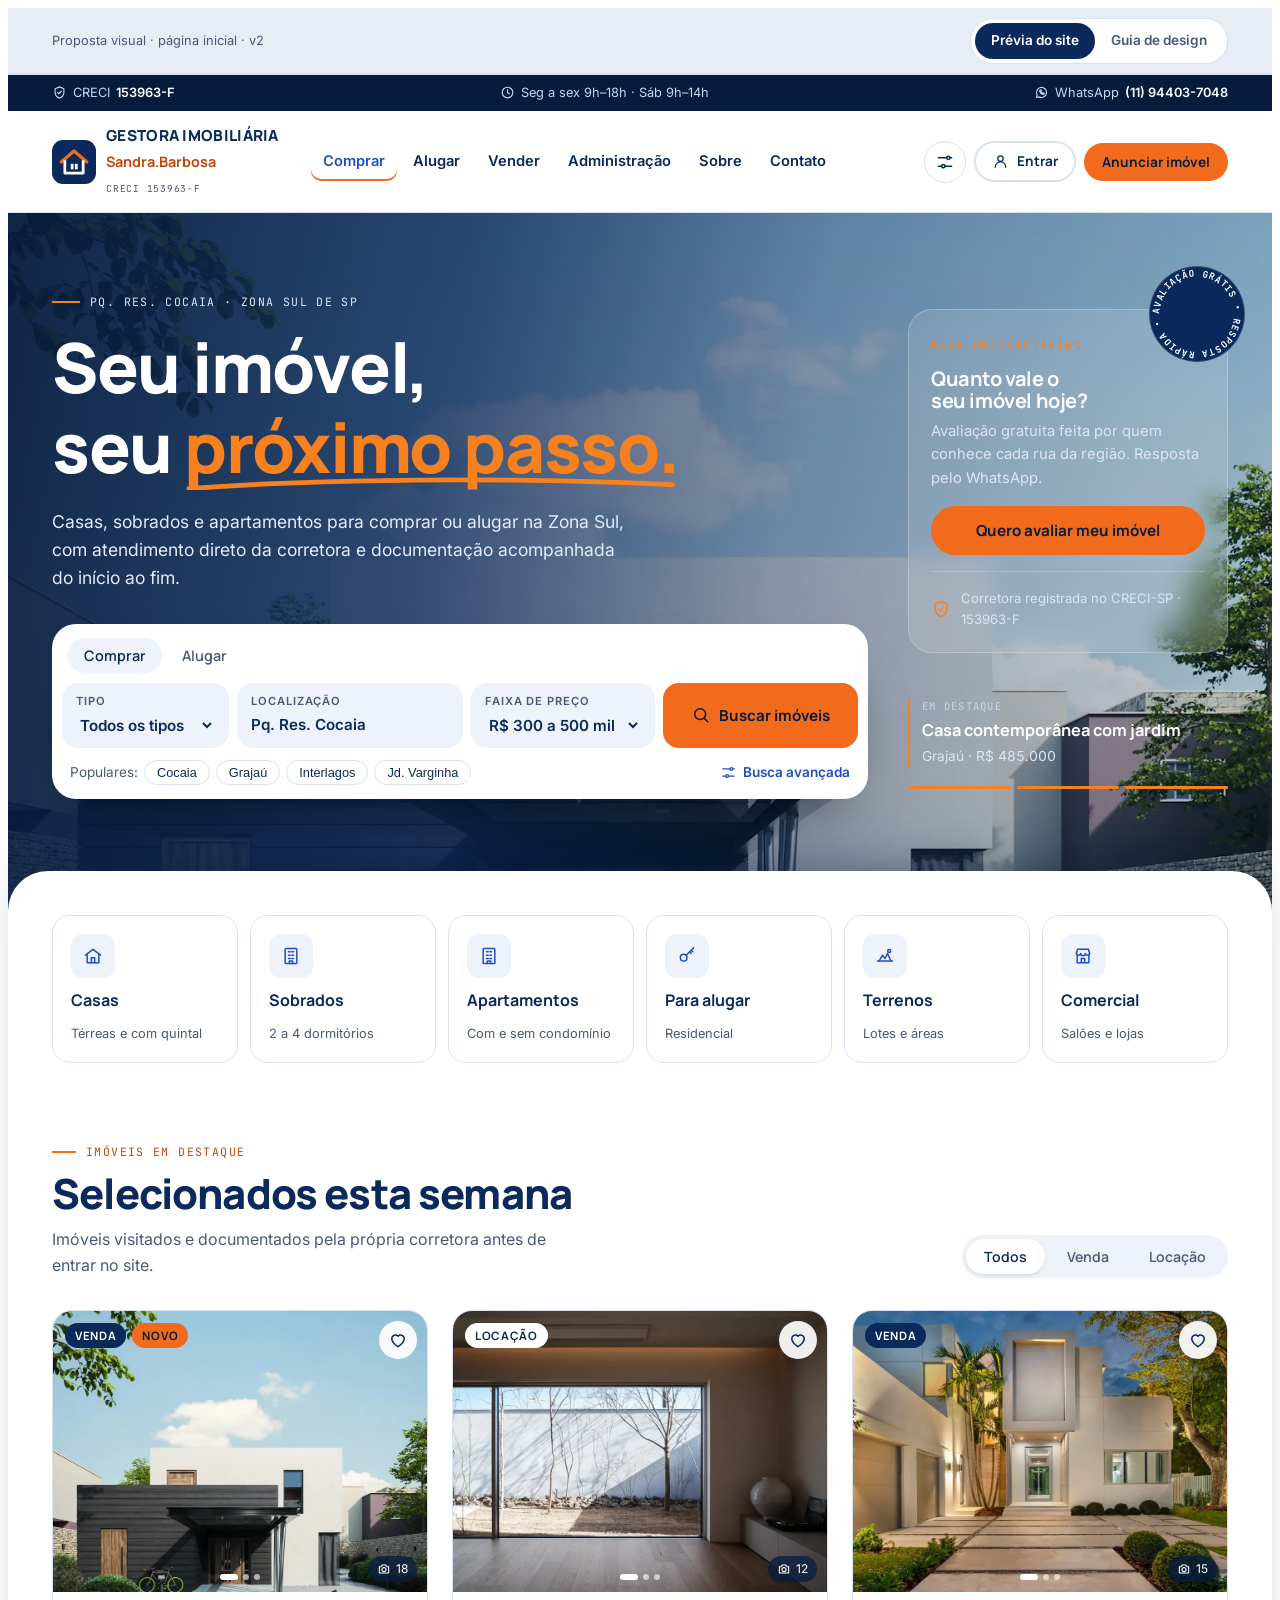
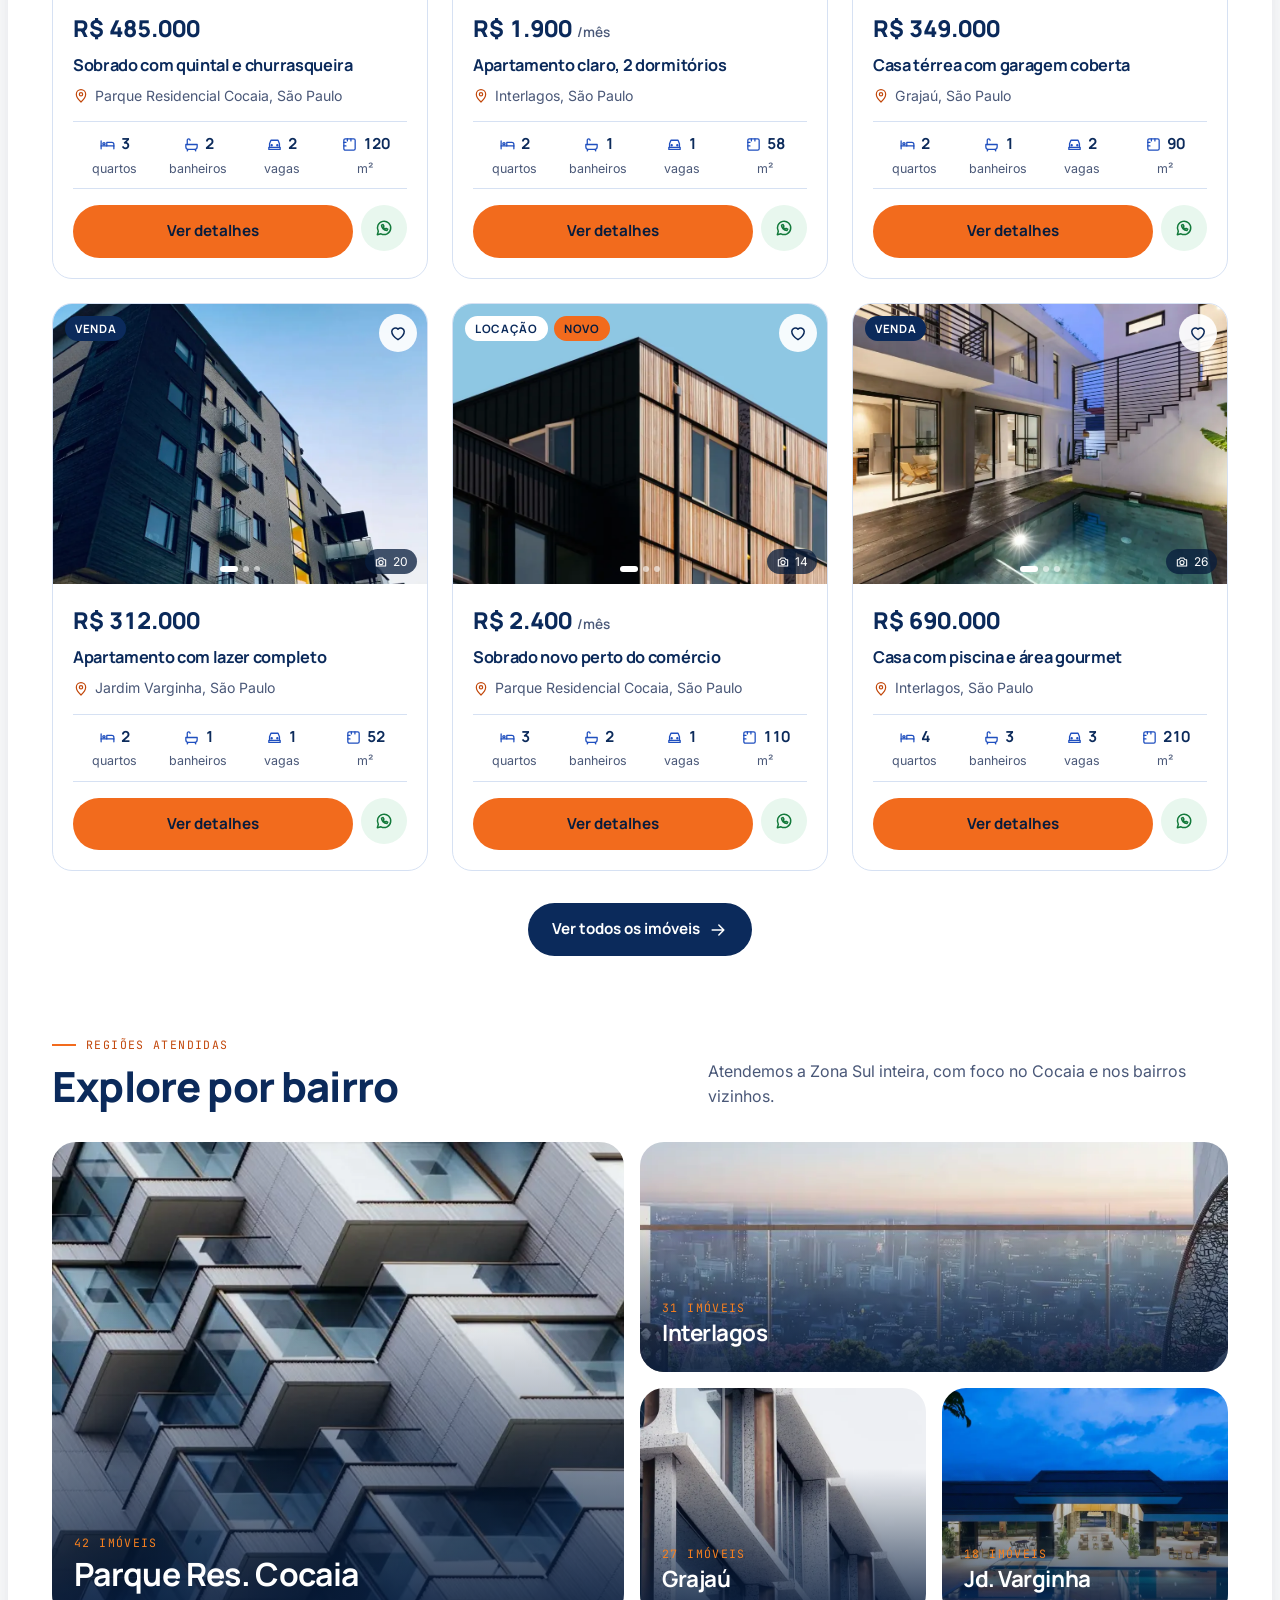
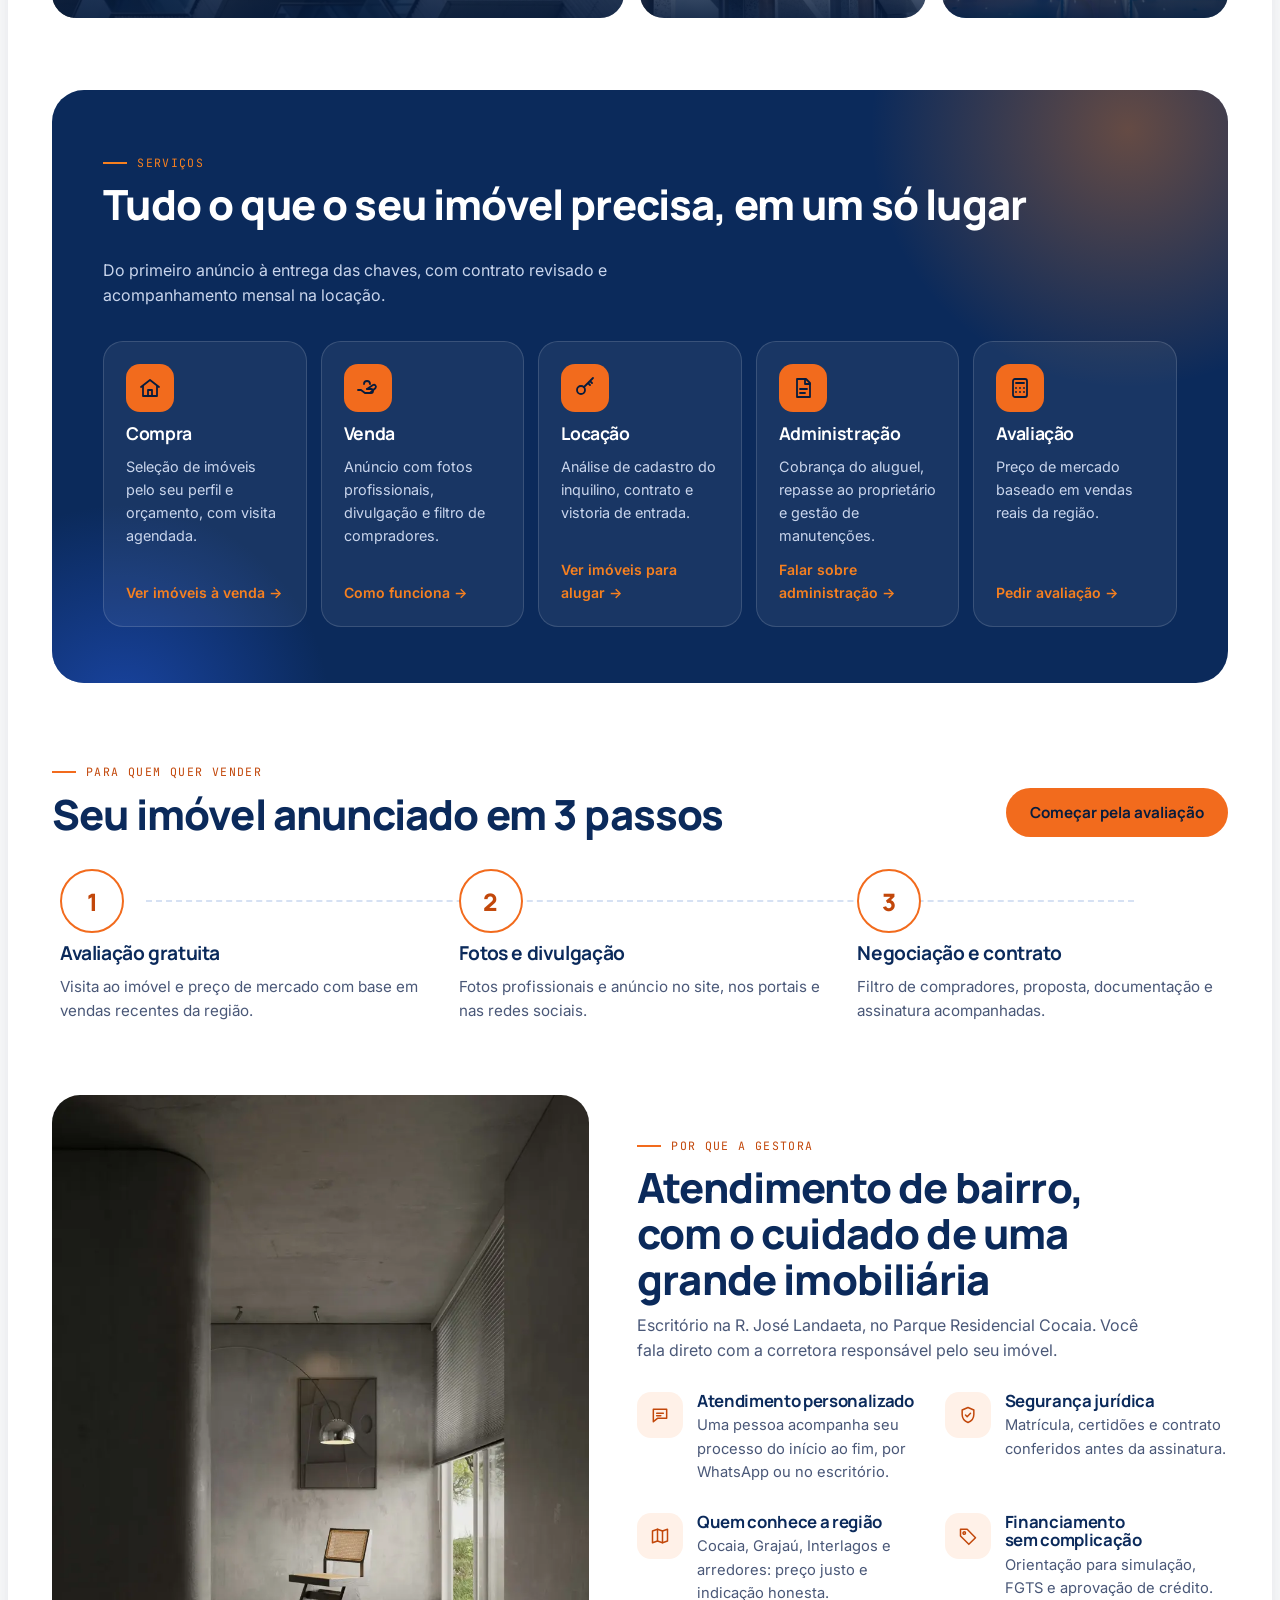
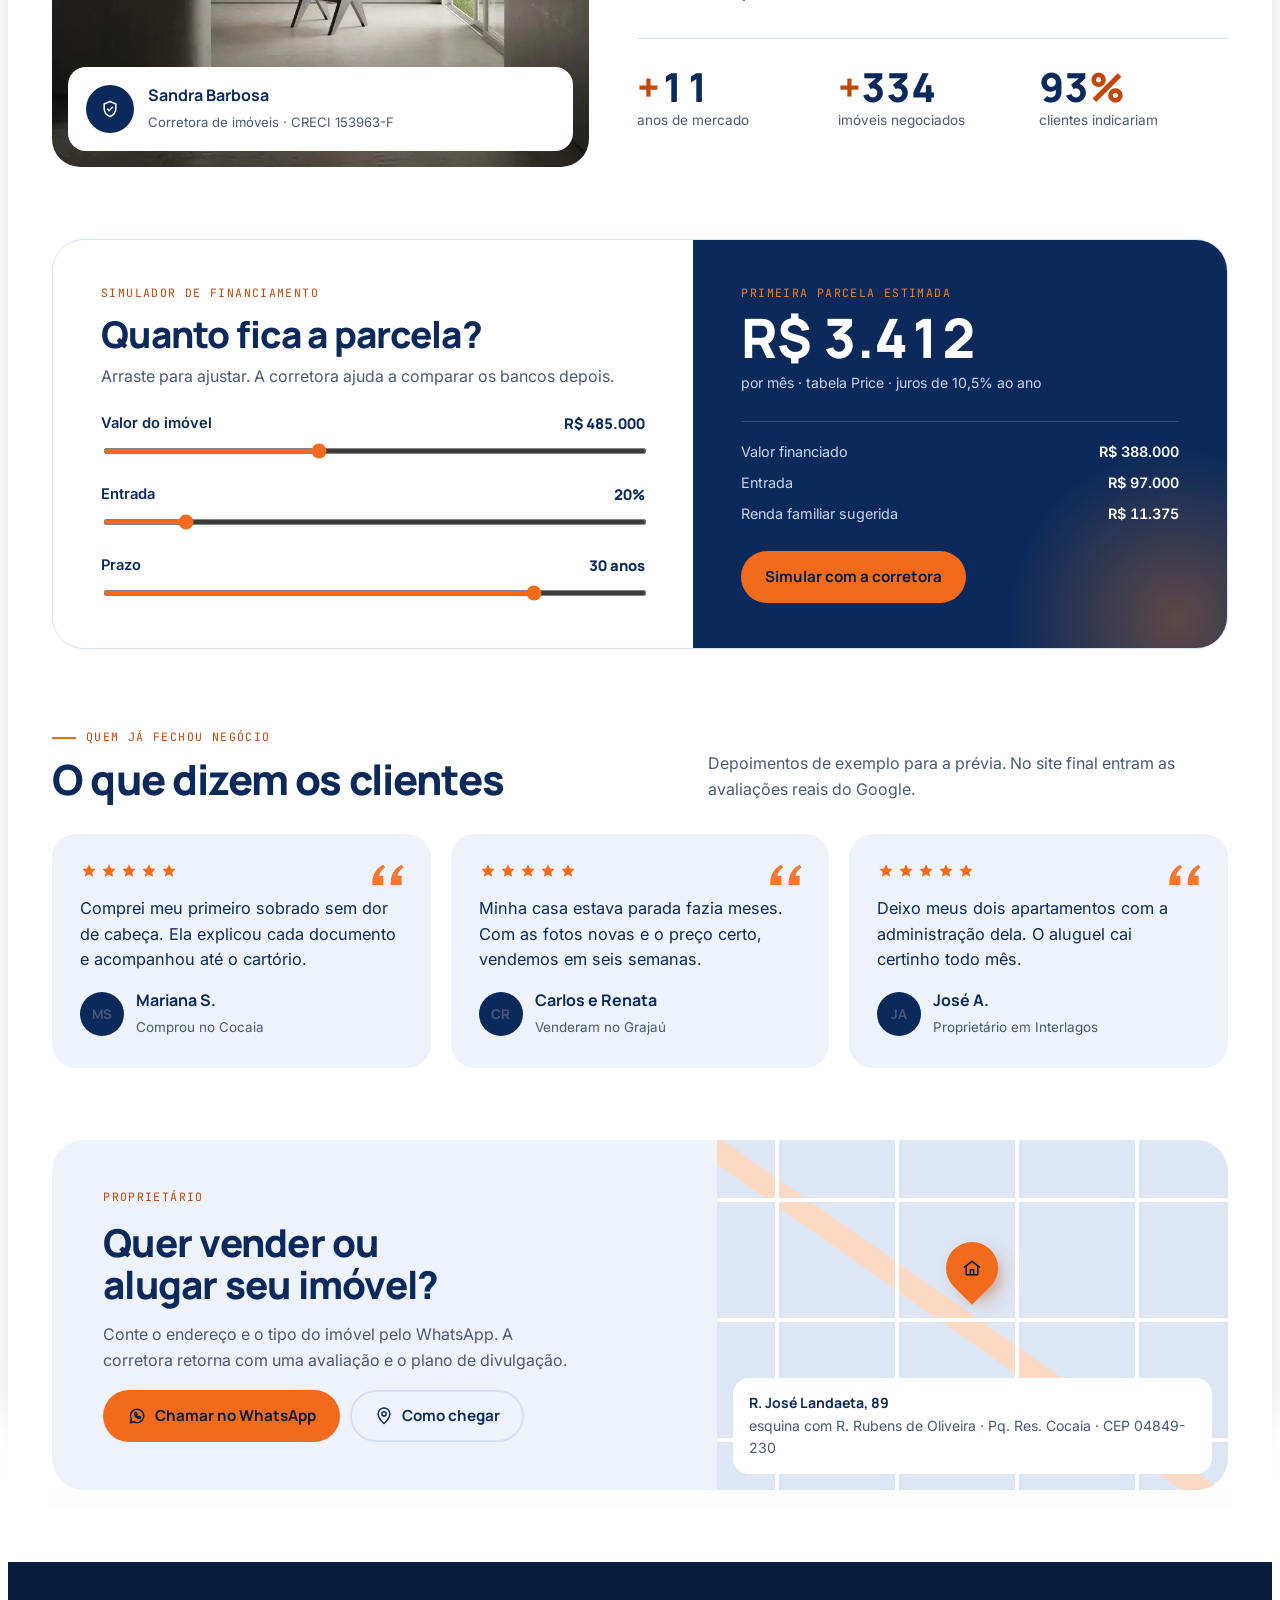
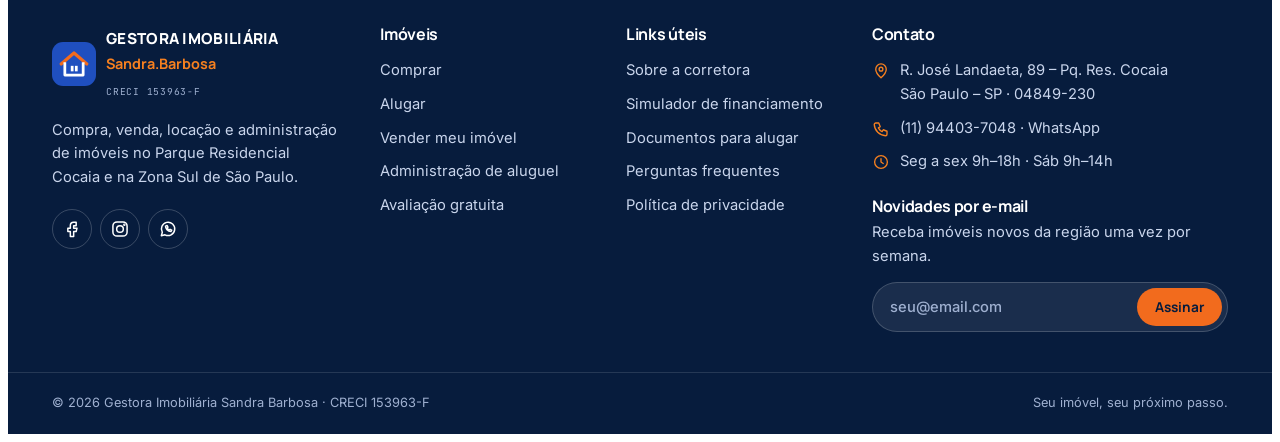
==== index.html @ ddf34fcb "Adiciona prévia da página inicial da Gestora Imobiliária Página estática com hero em slideshow, busc" ====
<!doctype html>
<html lang="pt-BR">
<head>
<meta charset="utf-8">
<meta name="viewport" content="width=device-width,initial-scale=1,viewport-fit=cover">
<meta name="description" content="Gestora Imobiliária Sandra Barbosa · CRECI 153963-F. Compra, venda, locação e administração de imóveis no Parque Residencial Cocaia e Zona Sul de São Paulo.">
<meta name="theme-color" content="#0B2A5B">
<meta property="og:title" content="Gestora Imobiliária Sandra Barbosa">
<meta property="og:description" content="Seu imóvel, seu próximo passo. Compra, venda e locação na Zona Sul de SP.">
<meta property="og:image" content="/img/hero.webp">
<link rel="icon" href="data:image/svg+xml,%3Csvg xmlns='http://www.w3.org/2000/svg' viewBox='0 0 48 48'%3E%3Crect width='48' height='48' rx='12' fill='%230B2A5B'/%3E%3Cpath d='M10 24 24 12l14 12' fill='none' stroke='%23F26B1D' stroke-width='3.5' stroke-linecap='round' stroke-linejoin='round'/%3E%3Cpath d='M14 22v14h20V22' fill='none' stroke='%23fff' stroke-width='3' stroke-linejoin='round'/%3E%3C/svg%3E">
<title>Gestora Imobiliária Sandra Barbosa</title>
<meta name="claude:viewport-fit-sides" content="cover">
<link rel="preconnect" href="https://fonts.googleapis.com">
<link rel="preconnect" href="https://fonts.gstatic.com" crossorigin>
<link rel="stylesheet" href="https://fonts.googleapis.com/css2?family=Manrope:wght@500;600;700;800&family=Inter:wght@400;500;600&family=JetBrains+Mono:wght@500&display=swap">
<style>
/* Layout: foto em tela cheia com véu azul → "placa" branca de cantos arredondados sobe sobre o hero (template alto padrão) + blocos bento (template Carcas). Tema único claro, cores explícitas. */
:root{
  --navy-900:#071C3D;   /* rodapé, textos de maior peso */
  --navy:#0B2A5B;       /* azul marinho principal (fachada) */
  --royal:#1F4FBF;      /* azul royal: links, ícones, estados ativos */
  --sky:#EEF3FB;        /* fundo de seções alternadas */
  --mist:#D6E1F3;       /* bordas, divisores */
  --slate:#4A5878;      /* texto secundário (7,1:1 no branco) */
  --orange:#F26B1D;     /* laranja da marca: CTAs (texto azul marinho 4,6:1) */
  --orange-hover:#E85D0C;
  --orange-ink:#C2470A; /* laranja para texto sobre branco (5,0:1) */
  --orange-soft:#FFF1E8;
  --orange-on-navy:#F7801F; /* destaque sobre azul (5,4:1) */
  --paper:#FFFFFF;
  --f-display:"Manrope",system-ui,-apple-system,"Segoe UI",sans-serif;
  --f-body:"Inter",system-ui,-apple-system,"Segoe UI",sans-serif;
  --f-mono:"JetBrains Mono",ui-monospace,"SFMono-Regular",Menlo,monospace;
  --r-card:20px; --r-plate:40px; --r-pill:999px;
  --shadow:0 18px 40px -24px rgba(7,28,61,.45);
  color-scheme:light;
}
*{box-sizing:border-box}
[hidden]{display:none!important}
html{scroll-behavior:smooth}
body{background:var(--paper);color:var(--navy);font-family:var(--f-body);font-size:16px;line-height:1.6;-webkit-font-smoothing:antialiased;overflow-x:clip}
h1,h2,h3,h4{font-family:var(--f-display);margin:0;line-height:1.1;letter-spacing:-.02em;text-wrap:balance}
p{margin:0}
a{color:inherit}
img{max-width:100%;display:block}
:focus-visible{outline:3px solid var(--orange);outline-offset:3px;border-radius:6px}
@media (prefers-reduced-motion:reduce){*{transition:none!important;animation:none!important;scroll-behavior:auto!important}}
.wrap{max-width:1240px;margin:0 auto;padding-left:max(16px,env(safe-area-inset-left,0px));padding-right:max(16px,env(safe-area-inset-right,0px))}
@media (min-width:900px){.wrap{padding-left:max(32px,env(safe-area-inset-left,0px));padding-right:max(32px,env(safe-area-inset-right,0px))}}
.spec{font-family:var(--f-mono);font-size:.72rem;letter-spacing:.12em;text-transform:uppercase}
.ico{width:20px;height:20px;flex:none;stroke:currentColor;fill:none;stroke-width:1.8;stroke-linecap:round;stroke-linejoin:round}

/* ---------- Seletor de visão (fora do mockup) ---------- */
.switch{background:#E7ECF5;border-bottom:1px solid var(--mist)}
.switch .wrap{display:flex;align-items:center;justify-content:space-between;gap:12px;flex-wrap:wrap;padding-block:10px}
.switch small{color:var(--slate);font-size:.8rem}
.tabs{display:inline-flex;background:#fff;border:1px solid var(--mist);border-radius:var(--r-pill);padding:4px}
.tabs a{text-decoration:none;font-weight:600;font-size:.85rem;padding:7px 16px;border-radius:var(--r-pill);color:var(--slate)}
.tabs a[aria-current="page"]{background:var(--navy);color:#fff}

/* ---------- Botões ---------- */
.btn{display:inline-flex;align-items:center;justify-content:center;gap:8px;font-family:var(--f-display);font-weight:700;font-size:.95rem;border-radius:var(--r-pill);padding:12px 22px;text-decoration:none;border:2px solid transparent;cursor:pointer;transition:background .2s,transform .2s,box-shadow .2s;white-space:nowrap}
.btn-primary{background:var(--orange);color:var(--navy-900)}
.btn-primary:hover{background:var(--orange-hover);transform:translateY(-1px);box-shadow:0 10px 22px -12px rgba(242,107,29,.9)}
.btn-blue{background:var(--navy);color:#fff}
.btn-blue:hover{background:var(--royal)}
.btn-ghost{background:transparent;border-color:var(--mist);color:var(--navy)}
.btn-ghost:hover{border-color:var(--navy)}
.btn-ghost-light{background:rgba(255,255,255,.08);border-color:rgba(255,255,255,.35);color:#fff}
.btn-ghost-light:hover{background:rgba(255,255,255,.16)}
.btn-sm{padding:8px 16px;font-size:.85rem}

/* ---------- Barra utilitária + Header ---------- */
.util{background:var(--navy-900);color:#C9D5EC;font-size:.8rem}
.util .wrap{display:flex;justify-content:space-between;gap:8px 20px;flex-wrap:wrap;padding-block:8px}
.util span{display:inline-flex;align-items:center;gap:6px}
.util .ico{width:15px;height:15px}
.util b{color:#fff;font-weight:600}
header.site{position:sticky;top:env(safe-area-inset-top,0px);z-index:40;background:rgba(255,255,255,.96);backdrop-filter:blur(8px);border-bottom:1px solid var(--mist)}
header.site .wrap{display:flex;align-items:center;gap:20px;padding-block:12px}
.logo{display:flex;align-items:center;gap:10px;text-decoration:none;flex:none}
.logo svg{width:44px;height:44px}
.logo .t1{font-family:var(--f-display);font-weight:800;font-size:.95rem;letter-spacing:.02em;line-height:1;color:var(--navy)}
.logo .t2{font-family:var(--f-display);font-weight:700;font-size:.9rem;color:var(--orange-ink);line-height:1.2}
.logo .t3{font-family:var(--f-mono);font-size:.6rem;color:var(--slate);letter-spacing:.08em}
nav.main{display:flex;gap:4px;margin-left:12px}
nav.main a{text-decoration:none;font-weight:600;font-size:.92rem;padding:8px 12px;border-radius:10px;color:var(--navy)}
nav.main a:hover{background:var(--sky)}
nav.main a.on{color:var(--royal);box-shadow:inset 0 -2px 0 var(--orange)}
.h-actions{margin-left:auto;display:flex;align-items:center;gap:8px}
.icon-btn{width:42px;height:42px;border-radius:50%;display:inline-grid;place-items:center;border:1px solid var(--mist);background:#fff;color:var(--navy);cursor:pointer}
.icon-btn:hover{border-color:var(--navy)}
.menu-btn{display:none}
@media (max-width:1060px){nav.main{display:none}.menu-btn{display:inline-grid}}
@media (max-width:640px){.h-actions .btn-ghost,.h-actions .btn-primary{display:none}.logo .t3{display:none}}

/* ---------- Hero ---------- */
.hero{position:relative;isolation:isolate;color:#fff;overflow:hidden}
.hero>img{position:absolute;inset:0;width:100%;height:100%;object-fit:cover;object-position:60% 50%;z-index:-2}
.hero::before{content:"";position:absolute;inset:0;z-index:-1;background:linear-gradient(100deg,rgba(7,28,61,.94) 0%,rgba(11,42,91,.82) 34%,rgba(11,42,91,.45) 60%,rgba(11,42,91,.15) 100%)}
.hero .wrap{padding-top:72px;padding-bottom:128px;display:grid;grid-template-columns:minmax(0,1fr) minmax(0,320px);gap:40px;align-items:end}
.eyebrow{display:inline-flex;align-items:center;gap:10px;color:#DCE6F7}
.eyebrow::before{content:"";width:28px;height:2px;background:var(--orange-on-navy)}
.hero h1{font-size:clamp(2.05rem,5.4vw,4.4rem);font-weight:800;margin-top:18px}
.hero h1 em{font-style:normal;color:var(--orange-on-navy)}
.hero .lead{margin-top:18px;font-size:1.1rem;max-width:52ch;color:#E4EBF8}
.search{margin-top:32px;background:#fff;color:var(--navy);border-radius:24px;padding:10px;box-shadow:0 30px 60px -30px rgba(0,0,0,.6);max-width:820px}
.s-tabs{display:flex;gap:4px;padding:4px 6px 10px}
.s-tabs button{font:600 .9rem var(--f-display);border:0;background:none;padding:8px 16px;border-radius:var(--r-pill);color:var(--slate);cursor:pointer}
.s-tabs button[aria-selected="true"]{background:var(--sky);color:var(--navy)}
.s-row{display:grid;grid-template-columns:minmax(0,1fr) minmax(0,1.35fr) minmax(0,1.1fr) auto;gap:8px;align-items:stretch}
.field{display:flex;flex-direction:column;gap:2px;background:var(--sky);border-radius:16px;padding:10px 14px;min-width:0}
.field label{font-size:.7rem;font-weight:600;color:var(--slate);text-transform:uppercase;letter-spacing:.08em}
.field select,.field input{border:0;background:transparent;font:600 .95rem var(--f-body);color:var(--navy);padding:2px 0;width:100%;min-width:0}
.field select:focus,.field input:focus{outline:none}
.field:focus-within{box-shadow:inset 0 0 0 2px var(--royal)}
.s-row .btn{border-radius:16px;padding:0 26px;min-height:58px}
.s-foot{display:flex;justify-content:space-between;align-items:center;gap:10px;flex-wrap:wrap;padding:12px 8px 4px;font-size:.85rem}
.chips{display:flex;gap:6px;flex-wrap:wrap;align-items:center;color:var(--slate)}
.chip{border:1px solid var(--mist);border-radius:var(--r-pill);padding:4px 12px;background:#fff;font-size:.8rem;font-weight:500;color:var(--navy);cursor:pointer}
.chip:hover{border-color:var(--royal);color:var(--royal)}
.adv{color:var(--royal);font-weight:600;text-decoration:none;display:inline-flex;gap:6px;align-items:center}
.float-card{background:rgba(255,255,255,.12);backdrop-filter:blur(14px);border:1px solid rgba(255,255,255,.25);border-radius:24px;padding:22px;max-width:340px;justify-self:end}
.float-card h3{font-size:1.25rem;margin-top:10px}
.float-card p{color:#DCE6F7;font-size:.92rem;margin-top:8px}
.float-card .btn{margin-top:16px;width:100%}
.stars{display:flex;gap:10px;align-items:center;margin-top:16px;padding-top:16px;border-top:1px solid rgba(255,255,255,.2);font-size:.82rem;color:#DCE6F7}
@media (max-width:980px){.hero .wrap{grid-template-columns:minmax(0,1fr);padding-top:48px}.float-card{justify-self:start;max-width:none}}
@media (max-width:720px){.s-row{grid-template-columns:1fr 1fr}.s-row .field:nth-child(2){grid-column:1/-1;order:-1}.s-row .btn{grid-column:1/-1}}

/* ---------- Placa branca ---------- */
main.plate{position:relative;z-index:2;margin-top:-56px;background:#fff;border-radius:var(--r-plate) var(--r-plate) 0 0;box-shadow:0 -30px 60px -40px rgba(7,28,61,.7)}
section.block{padding-block:72px}
.sec-head{display:flex;justify-content:space-between;align-items:end;gap:20px;flex-wrap:wrap;margin-bottom:32px}
.sec-head .kicker{color:var(--orange-ink);display:inline-flex;gap:10px;align-items:center}
.sec-head .kicker::before{content:"";width:24px;height:2px;background:var(--orange)}
.sec-head h2{font-size:clamp(1.8rem,3.4vw,2.6rem);font-weight:800;margin-top:10px}
.sec-head p{color:var(--slate);max-width:52ch;margin-top:10px}

/* Categorias */
.cats{display:grid;grid-template-columns:repeat(6,minmax(0,1fr));gap:12px;padding-top:44px}
.cat{display:flex;flex-direction:column;gap:10px;padding:18px;border:1px solid var(--mist);border-radius:18px;text-decoration:none;transition:border-color .2s,background .2s}
.cat:hover{border-color:var(--royal);background:var(--sky)}
.cat .ic{width:44px;height:44px;border-radius:12px;background:var(--sky);display:grid;place-items:center;color:var(--royal)}
.cat:hover .ic{background:#fff}
.cat b{font-family:var(--f-display);font-size:1rem}
.cat small{color:var(--slate);font-size:.8rem}
@media (max-width:1000px){.cats{grid-template-columns:repeat(3,minmax(0,1fr))}}
@media (max-width:520px){.cats{grid-template-columns:repeat(2,minmax(0,1fr))}}

/* Destaques */
.filters{display:inline-flex;gap:4px;background:var(--sky);padding:4px;border-radius:var(--r-pill)}
.filters button{font:600 .88rem var(--f-display);border:0;background:none;padding:8px 18px;border-radius:var(--r-pill);color:var(--slate);cursor:pointer}
.filters button[aria-pressed="true"]{background:#fff;color:var(--navy);box-shadow:0 2px 8px -4px rgba(7,28,61,.3)}
.grid{display:grid;grid-template-columns:repeat(3,minmax(0,1fr));gap:24px}
@media (max-width:1000px){.grid{grid-template-columns:repeat(2,minmax(0,1fr))}}
@media (max-width:640px){.grid{grid-template-columns:1fr}}
.card{background:#fff;border:1px solid var(--mist);border-radius:var(--r-card);overflow:hidden;display:flex;flex-direction:column;transition:transform .25s,box-shadow .25s}
.card:hover{transform:translateY(-4px);box-shadow:var(--shadow)}
.ph{position:relative;aspect-ratio:4/3;overflow:hidden;max-width:100%}
.ph img{width:100%;height:100%;object-fit:cover;transition:transform .6s}
.card:hover .ph img{transform:scale(1.05)}
.badges{position:absolute;top:12px;left:12px;display:flex;gap:6px}
.badge{font:700 .72rem var(--f-display);text-transform:uppercase;letter-spacing:.06em;padding:5px 10px;border-radius:var(--r-pill)}
.b-venda{background:var(--navy);color:#fff}
.b-loc{background:#fff;color:var(--navy)}
.b-new{background:var(--orange);color:var(--navy-900)}
.fav{position:absolute;top:10px;right:10px;width:38px;height:38px;border-radius:50%;border:0;background:rgba(255,255,255,.92);display:grid;place-items:center;color:var(--navy);cursor:pointer}
.fav[aria-pressed="true"]{color:var(--orange-ink)}
.fav[aria-pressed="true"] .ico{fill:currentColor}
.photos{position:absolute;bottom:10px;right:10px;background:rgba(7,28,61,.75);color:#fff;font-size:.75rem;padding:3px 9px;border-radius:var(--r-pill);display:inline-flex;gap:5px;align-items:center}
.photos .ico{width:14px;height:14px}
.body{padding:18px 20px 20px;display:flex;flex-direction:column;gap:10px;flex:1}
.price{font-family:var(--f-display);font-weight:800;font-size:1.45rem;font-variant-numeric:tabular-nums;color:var(--navy)}
.price small{font-size:.85rem;font-weight:600;color:var(--slate)}
.card h3{font-size:1.02rem;font-weight:700}
.loc{display:flex;gap:6px;align-items:center;color:var(--slate);font-size:.88rem}
.loc .ico{width:16px;height:16px;color:var(--orange-ink)}
.feats{display:grid;grid-template-columns:repeat(4,minmax(0,1fr));border-top:1px solid var(--mist);border-bottom:1px solid var(--mist);padding:10px 0;margin-top:4px}
.feats span{display:flex;flex-direction:column;align-items:center;gap:2px;font-size:.78rem;color:var(--slate);text-align:center}
.feats b{font-family:var(--f-display);color:var(--navy);font-size:.95rem;display:inline-flex;gap:5px;align-items:center;font-variant-numeric:tabular-nums}
.feats .ico{width:17px;height:17px;color:var(--royal)}
.card-foot{display:flex;gap:8px;margin-top:auto;padding-top:6px}
.card-foot .btn{flex:1}
.wa-mini{width:46px;height:46px;border-radius:50%;display:grid;place-items:center;background:#E8F7EE;color:#137A3B;text-decoration:none;flex:none}
.note{margin-top:20px;font-size:.8rem;color:var(--slate)}
.more{display:flex;justify-content:center;margin-top:32px}

/* Serviços (bento azul) */
.services{background:var(--navy);color:#fff;border-radius:32px;padding:56px clamp(20px,4vw,56px)}
.services .sec-head .kicker{color:var(--orange-on-navy)}
.services .sec-head .kicker::before{background:var(--orange-on-navy)}
.services .sec-head p{color:#C9D5EC}
.bento{display:grid;grid-template-columns:repeat(5,minmax(0,1fr));gap:14px}
.svc{background:rgba(255,255,255,.06);border:1px solid rgba(255,255,255,.14);border-radius:20px;padding:22px;display:flex;flex-direction:column;gap:12px}
.svc .ic{width:48px;height:48px;border-radius:14px;background:var(--orange);color:var(--navy-900);display:grid;place-items:center}
.svc .ic .ico{width:24px;height:24px}
.svc h3{font-size:1.1rem}
.svc p{color:#C9D5EC;font-size:.9rem}
.svc a{margin-top:auto;color:var(--orange-on-navy);font-weight:600;font-size:.88rem;text-decoration:none}
@media (max-width:1080px){.bento{grid-template-columns:repeat(3,minmax(0,1fr))}}
@media (max-width:700px){.bento{grid-template-columns:1fr 1fr}}
@media (max-width:440px){.bento{grid-template-columns:1fr}}

/* Diferenciais */
.why{display:grid;grid-template-columns:minmax(0,1fr) minmax(0,1.1fr);gap:48px;align-items:center}
.why-photo{position:relative;border-radius:28px;overflow:hidden;aspect-ratio:4/5;max-width:100%}
.why-photo img{width:100%;height:100%;object-fit:cover}
.why-photo .tag{position:absolute;left:16px;right:16px;bottom:16px;background:#fff;border-radius:18px;padding:16px 18px;display:flex;gap:14px;align-items:center}
.why-photo .tag .seal{width:48px;height:48px;border-radius:50%;background:var(--navy);color:#fff;display:grid;place-items:center;flex:none}
.why-photo .tag b{font-family:var(--f-display);display:block}
.why-photo .tag span{font-size:.82rem;color:var(--slate)}
.diffs{display:grid;grid-template-columns:1fr 1fr;gap:28px 24px;margin-top:28px}
.diff{display:flex;gap:14px}
.diff .ic{width:46px;height:46px;border-radius:14px;background:var(--orange-soft);color:var(--orange-ink);display:grid;place-items:center;flex:none}
.diff h3{font-size:1.05rem}
.diff p{color:var(--slate);font-size:.92rem;margin-top:4px}
@media (max-width:900px){.why{grid-template-columns:1fr}.why-photo{aspect-ratio:16/10}}
@media (max-width:560px){.diffs{grid-template-columns:1fr}}

/* Faixa CTA */
.cta{background:var(--sky);border-radius:32px;display:grid;grid-template-columns:minmax(0,1.3fr) minmax(0,1fr);overflow:hidden}
.cta .txt{padding:48px clamp(20px,4vw,56px);display:flex;flex-direction:column;gap:16px;justify-content:center}
.cta h2{font-size:clamp(1.7rem,3vw,2.4rem);font-weight:800}
.cta p{color:var(--slate);max-width:48ch}
.cta .row{display:flex;gap:10px;flex-wrap:wrap}
.map{position:relative;min-height:280px;background:
  linear-gradient(90deg,transparent 48%,#fff 48% 52%,transparent 52%) 0 0/120px 120px,
  linear-gradient(0deg,transparent 48%,#fff 48% 52%,transparent 52%) 0 0/120px 120px,
  linear-gradient(35deg,transparent 46%,#FCD9C2 46% 50%,transparent 50%),
  #DCE6F5}
.map .pin{position:absolute;left:50%;top:44%;transform:translate(-50%,-100%);display:flex;flex-direction:column;align-items:center}
.map .pin span{width:52px;height:52px;border-radius:50% 50% 50% 0;transform:rotate(-45deg);background:var(--orange);display:grid;place-items:center;box-shadow:0 10px 20px -8px rgba(194,71,10,.7)}
.map .pin span svg{transform:rotate(45deg);color:var(--navy-900)}
.map .addr{position:absolute;left:16px;right:16px;bottom:16px;background:#fff;border-radius:16px;padding:14px 16px;font-size:.88rem;color:var(--slate)}
.map .addr b{color:var(--navy);font-family:var(--f-display)}
@media (max-width:860px){.cta{grid-template-columns:1fr}}

/* Rodapé */
footer.site{background:var(--navy-900);color:#C9D5EC;margin-top:72px}
footer .top{display:grid;grid-template-columns:1.4fr 1fr 1fr 1.4fr;gap:40px;padding-block:64px 40px}
footer h4{color:#fff;font-size:1rem;margin-bottom:16px}
footer ul{list-style:none;margin:0;padding:0;display:grid;gap:10px;font-size:.92rem}
footer ul a{text-decoration:none}
footer ul a:hover{color:var(--orange-on-navy)}
footer .logo .t1{color:#fff}
footer .logo .t2{color:var(--orange-on-navy)}
footer .logo .t3{color:#9FB0D0}
.f-about{margin-top:16px;font-size:.92rem;max-width:36ch}
.social{display:flex;gap:8px;margin-top:20px}
.social a{width:40px;height:40px;border-radius:50%;border:1px solid rgba(255,255,255,.2);display:grid;place-items:center;color:#fff}
.social a:hover{background:var(--orange);color:var(--navy-900);border-color:var(--orange)}
.contact li{display:flex;gap:10px}
.contact .ico{color:var(--orange-on-navy);margin-top:3px;width:18px;height:18px}
.news p{font-size:.92rem}
.news form{display:flex;gap:6px;margin-top:14px;background:rgba(255,255,255,.08);border:1px solid rgba(255,255,255,.18);border-radius:var(--r-pill);padding:5px}
.news input{flex:1;min-width:0;border:0;background:transparent;color:#fff;font:500 .92rem var(--f-body);padding:8px 12px}
.news input::placeholder{color:#9FB0D0}
.news input:focus{outline:none}
.news form:focus-within{border-color:var(--orange-on-navy)}
.news .ok{margin-top:10px;font-size:.85rem;color:#9FE3B8}
.legal{border-top:1px solid rgba(255,255,255,.12)}
.legal .wrap{display:flex;justify-content:space-between;gap:10px;flex-wrap:wrap;padding-block:20px;font-size:.8rem;color:#9FB0D0}
@media (max-width:980px){footer .top{grid-template-columns:1fr 1fr}}
@media (max-width:560px){footer .top{grid-template-columns:1fr}}
.wa-float{position:fixed;right:calc(20px + env(safe-area-inset-right,0px));bottom:calc(20px + env(safe-area-inset-bottom,0px));z-index:50;display:flex;align-items:center;gap:10px;background:#25D366;color:#0B3D20;text-decoration:none;font:700 .9rem var(--f-display);padding:12px 18px 12px 14px;border-radius:var(--r-pill);box-shadow:0 14px 30px -12px rgba(0,0,0,.5)}
.wa-float svg{width:26px;height:26px}
@media (max-width:560px){.wa-float span{display:none}.wa-float{padding:14px}}

/* ---------- GUIA ---------- */
.guide{background:#F6F8FC;padding-block:48px 96px}
.guide .wrap{max-width:1080px}
.g-hero{display:flex;flex-direction:column;gap:12px;margin-bottom:40px}
.g-hero h1{font-size:clamp(2rem,4vw,3rem);font-weight:800}
.g-hero p{color:var(--slate);max-width:65ch;font-size:1.05rem}
.g-toc{display:flex;gap:8px;flex-wrap:wrap;margin-top:8px}
.g-toc a{text-decoration:none;font-size:.85rem;font-weight:600;border:1px solid var(--mist);background:#fff;border-radius:var(--r-pill);padding:6px 14px}
.g-toc a:hover{border-color:var(--royal);color:var(--royal)}
.g-sec{background:#fff;border:1px solid var(--mist);border-radius:24px;padding:clamp(20px,4vw,40px);margin-top:20px}
.g-sec h2{font-size:1.6rem;font-weight:800;display:flex;gap:12px;align-items:baseline}
.g-sec h2 .n{font-family:var(--f-mono);font-size:.85rem;color:var(--orange-ink)}
.g-sec h3{font-size:1.1rem;margin-top:28px;margin-bottom:8px}
.g-sec p,.g-sec li{color:#2A3A5C;max-width:72ch}
.g-sec ul,.g-sec ol{padding-left:20px;display:grid;gap:6px}
.g-sec p+p{margin-top:10px}
.swatches{display:grid;grid-template-columns:repeat(auto-fill,minmax(180px,1fr));gap:12px;margin-top:20px}
.sw{border:1px solid var(--mist);border-radius:16px;overflow:hidden}
.sw .c{height:84px;display:flex;align-items:end;padding:10px;font:700 .8rem var(--f-display)}
.sw .m{padding:10px 12px;font-size:.82rem;display:grid;gap:2px}
.sw .m b{font-family:var(--f-display)}
.sw .m code{font-family:var(--f-mono);font-size:.78rem;color:var(--slate)}
.tbl{overflow-x:auto;margin-top:16px;border:1px solid var(--mist);border-radius:14px}
table{border-collapse:collapse;width:100%;font-size:.88rem;min-width:560px}
th,td{text-align:left;padding:10px 14px;border-bottom:1px solid var(--mist);vertical-align:top}
th{background:var(--sky);font-family:var(--f-display);font-size:.8rem;text-transform:uppercase;letter-spacing:.05em}
tr:last-child td{border-bottom:0}
td.num{font-variant-numeric:tabular-nums;white-space:nowrap}
.pass{color:#137A3B;font-weight:700}.fail{color:#B42318;font-weight:700}
pre.ascii{background:var(--navy-900);color:#DCE6F7;border-radius:16px;padding:20px;overflow-x:auto;font:500 .76rem/1.45 var(--f-mono);margin-top:16px}
pre.ascii .o{color:var(--orange-on-navy)}
.type-demo{display:grid;gap:14px;margin-top:16px;border:1px solid var(--mist);border-radius:16px;padding:20px}
.type-demo div{display:grid;grid-template-columns:160px minmax(0,1fr);gap:16px;align-items:baseline}
.type-demo code{font:500 .75rem var(--f-mono);color:var(--slate)}
@media (max-width:600px){.type-demo div{grid-template-columns:1fr;gap:2px}}
.btn-demo{display:flex;gap:12px;flex-wrap:wrap;margin-top:16px;padding:20px;border-radius:16px;background:var(--sky);align-items:center}
.btn-demo.dark{background:var(--navy)}
.prompt{position:relative;background:var(--sky);border-radius:16px;padding:18px 18px 18px;margin-top:12px;font-size:.92rem;color:var(--navy)}
.prompt p{max-width:none}
.copy{margin-top:12px}

/* ================= v2: efeitos e correções ================= */
:root{--ease:cubic-bezier(.22,1,.36,1)}
header.site{transition:box-shadow .3s,background .3s}
header.site.scrolled{box-shadow:0 10px 30px -18px rgba(7,28,61,.45)}
@media (max-width:700px){.util .hrs{display:none}}

/* Hero: slideshow com Ken Burns */
.slides{position:absolute;inset:0;z-index:-2;background:var(--navy-900)}
.slide{position:absolute;inset:0;opacity:0;transition:opacity 1.4s ease}
.slide.on{opacity:1}
.slide img{width:100%;height:100%;object-fit:cover;object-position:60% 50%;transform:scale(1.08)}
.slide.on img{animation:kb 9s ease-out both}
@keyframes kb{from{transform:scale(1.14)}to{transform:scale(1.02)}}
.hero .wrap{align-items:stretch}
.h-right{display:flex;flex-direction:column;justify-content:space-between;gap:28px;align-items:flex-end;padding-top:24px}
.hero h1 .ln{display:block;overflow:hidden;padding-bottom:.06em}
.hero h1 .ln>span{display:block;animation:lineUp 1s var(--ease) both}
.hero h1 .ln:nth-child(2)>span{animation-delay:.12s}
@keyframes lineUp{from{transform:translateY(105%)}to{transform:none}}
.hero h1 em{position:relative;display:inline-block;white-space:nowrap}
.swoosh{position:absolute;left:0;right:0;bottom:-.12em;width:100%;height:.28em;overflow:visible}
.swoosh path{fill:none;stroke:var(--orange-on-navy);stroke-width:5;stroke-linecap:round;stroke-dasharray:320;stroke-dashoffset:0;animation:draw 1.2s .7s var(--ease) both}
@keyframes draw{from{stroke-dashoffset:320}to{stroke-dashoffset:0}}
.hero .lead,.hero .search{animation:fadeUp .9s .35s var(--ease) both}
.hero .search{animation-delay:.5s}
.float-card{position:relative;animation:fadeUp .9s .65s var(--ease) both;width:100%}
@keyframes fadeUp{from{opacity:0;transform:translateY(22px)}to{opacity:1;transform:none}}
.seal-rot{position:absolute;top:-44px;right:-18px;width:96px;height:96px;display:grid;place-items:center}
.seal-rot svg.ring{position:absolute;inset:0;width:100%;height:100%;animation:spin 16s linear infinite}
.seal-rot text{font:700 9.6px var(--f-mono);letter-spacing:1.4px;fill:#fff}
.seal-rot>span{width:52px;height:52px;border-radius:50%;background:var(--orange);color:var(--navy-900);display:grid;place-items:center;box-shadow:0 10px 24px -8px rgba(242,107,29,.8)}
.seal-rot::before{content:"";position:absolute;inset:0;border-radius:50%;background:var(--navy);border:1px solid rgba(255,255,255,.18)}
@keyframes spin{to{transform:rotate(360deg)}}
.slide-info{display:flex;flex-direction:column;gap:10px;width:100%;max-width:340px;color:#fff}
.si-txt{display:flex;flex-direction:column;gap:2px;border-left:2px solid var(--orange-on-navy);padding-left:12px}
.si-txt .spec{color:#C9D5EC;font-size:.66rem}
.si-txt b{font-family:var(--f-display);font-size:1.02rem}
.si-txt span:last-child{font-size:.86rem;color:#DCE6F7;font-variant-numeric:tabular-nums}
.si-bars{display:flex;gap:6px}
.si-bars button{flex:1;height:22px;border:0;background:none;padding:9px 0;cursor:pointer}
.si-bars i{display:block;height:3px;border-radius:3px;background:rgba(255,255,255,.3);overflow:hidden;position:relative}
.si-bars i::after{content:"";position:absolute;inset:0;background:var(--orange-on-navy);transform-origin:left;transform:scaleX(0)}
.si-bars button.done i::after{transform:scaleX(1)}
.si-bars button.on i::after{animation:fill 7s linear forwards}
@keyframes fill{from{transform:scaleX(0)}to{transform:scaleX(1)}}
@media (max-width:980px){.h-right{align-items:stretch;padding-top:44px}.float-card{max-width:none}.slide-info{max-width:none}}
@media (max-width:480px){.s-row{grid-template-columns:1fr}.chips{flex-wrap:nowrap;overflow-x:auto;scrollbar-width:none;max-width:100%}.chips::-webkit-scrollbar{display:none}.chip,.chips span{flex:none}.s-foot{flex-direction:column;align-items:flex-start}.seal-rot{right:-6px;width:84px;height:84px;top:-38px}}

/* Cards: carrossel de fotos */
.track{display:flex;height:100%;transition:transform .55s var(--ease)}
.track img{flex:0 0 100%;width:100%;height:100%;object-fit:cover}
.card:hover .ph img{transform:none}
.pv,.nx{position:absolute;top:50%;transform:translateY(-50%);width:36px;height:36px;border-radius:50%;border:0;background:rgba(255,255,255,.94);color:var(--navy);display:grid;place-items:center;cursor:pointer;opacity:0;transition:opacity .25s}
.pv{left:10px}.nx{right:10px}
.pv .ico,.nx .ico{width:18px;height:18px}
.card:hover .pv,.card:hover .nx,.pv:focus-visible,.nx:focus-visible{opacity:1}
@media (hover:none){.pv,.nx{opacity:1}}
.dots{position:absolute;left:50%;bottom:12px;transform:translateX(-50%);display:flex;gap:5px}
.dots i{width:6px;height:6px;border-radius:3px;background:rgba(255,255,255,.6);transition:width .3s,background .3s}
.dots i.on{width:18px;background:#fff}
.photos{bottom:10px;right:10px}
.card{position:relative}
.card::after{content:"";position:absolute;left:20px;right:20px;top:0;height:3px;border-radius:0 0 3px 3px;background:var(--orange);transform:scaleX(0);transition:transform .35s var(--ease)}
.card:hover::after{transform:scaleX(1)}

/* Revelação ao rolar (visível em repouso sem suporte) */
@media (prefers-reduced-motion:no-preference){.rv.in{animation:rv .9s var(--ease) both}}
@keyframes rv{from{opacity:0;transform:translateY(36px)}to{opacity:1;transform:none}}

/* Bairros */
.hoods{display:grid;grid-template-columns:2fr 1fr 1fr;grid-template-rows:230px 230px;gap:16px}
.hood{position:relative;border-radius:24px;overflow:hidden;color:#fff;text-decoration:none;display:flex;align-items:flex-end;isolation:isolate}
.hood:first-child{grid-row:span 2}
.hood:nth-child(2){grid-column:span 2}
.hood img{position:absolute;inset:0;width:100%;height:100%;object-fit:cover;z-index:-2;transition:transform .8s var(--ease)}
.hood::before{content:"";position:absolute;inset:0;z-index:-1;background:linear-gradient(180deg,rgba(7,28,61,0) 35%,rgba(7,28,61,.88))}
.hood:hover img{transform:scale(1.07)}
.hood div{padding:22px;display:flex;flex-direction:column;gap:4px;width:100%}
.hood .spec{color:var(--orange-on-navy)}
.hood h3{font-size:1.4rem}
.hood:first-child h3{font-size:2rem}
.hood .go{font-weight:600;font-size:.9rem;display:inline-flex;gap:6px;align-items:center;max-height:0;opacity:0;overflow:hidden;transition:max-height .35s,opacity .35s}
.hood:hover .go,.hood:focus-visible .go{max-height:30px;opacity:1}
@media (hover:none){.hood .go{max-height:30px;opacity:1}}
@media (max-width:760px){.hoods{grid-template-columns:1fr 1fr;grid-template-rows:260px 190px 190px}.hood:first-child{grid-row:auto;grid-column:span 2}.hood:nth-child(2){grid-column:span 2}}
@media (max-width:460px){.hoods{grid-template-columns:1fr;grid-template-rows:none;grid-auto-rows:200px}.hood:first-child,.hood:nth-child(2){grid-column:auto}}

/* Serviços: brilho */
.services{position:relative;overflow:hidden;isolation:isolate}
.services::before{content:"";position:absolute;width:520px;height:520px;right:-160px;top:-220px;border-radius:50%;background:radial-gradient(circle,rgba(247,128,31,.38),rgba(247,128,31,0) 70%);z-index:-1}
.services::after{content:"";position:absolute;width:420px;height:420px;left:-140px;bottom:-240px;border-radius:50%;background:radial-gradient(circle,rgba(31,79,191,.7),rgba(31,79,191,0) 70%);z-index:-1}
.svc{transition:transform .3s var(--ease),background .3s,border-color .3s}
.svc:hover{transform:translateY(-6px);background:rgba(255,255,255,.1);border-color:rgba(247,128,31,.6)}
.svc .ic{transition:transform .4s var(--ease)}
.svc:hover .ic{transform:rotate(-8deg) scale(1.08)}

/* Passos para vender */
.steps{list-style:none;margin:0;padding:0;display:grid;grid-template-columns:repeat(3,minmax(0,1fr));gap:20px;position:relative}
.steps::before{content:"";position:absolute;top:31px;left:8%;right:8%;border-top:2px dashed var(--mist);z-index:0}
.step{position:relative;z-index:1;display:flex;flex-direction:column;gap:10px;padding:0 8px}
.step .num{width:64px;height:64px;border-radius:50%;background:#fff;border:2px solid var(--orange);display:grid;place-items:center;font:800 1.5rem var(--f-display);color:var(--orange-ink);transition:background .3s,color .3s}
.step:hover .num{background:var(--orange);color:var(--navy-900)}
.step h3{font-size:1.2rem}
.step p{color:var(--slate);font-size:.95rem}
@media (max-width:760px){.steps{grid-template-columns:1fr}.steps::before{top:8px;bottom:8px;left:31px;right:auto;border-top:0;border-left:2px dashed var(--mist)}.step{display:grid;grid-template-columns:64px minmax(0,1fr);column-gap:16px;padding:0}.step .num{grid-row:span 2}}

/* Números */
.stats{display:grid;grid-template-columns:repeat(3,minmax(0,1fr));gap:12px;margin-top:32px;padding-top:28px;border-top:1px solid var(--mist)}
.stat b{display:block;font:800 clamp(1.8rem,3.2vw,2.5rem)/1 var(--f-display);color:var(--navy);font-variant-numeric:tabular-nums}
.stat b span{color:var(--orange-ink)}
.stat small{color:var(--slate);font-size:.85rem}
.stats-note{grid-column:1/-1;font-size:.75rem;color:var(--slate)}

/* Simulador */
.sim{display:grid;grid-template-columns:minmax(0,1.2fr) minmax(0,1fr);border-radius:32px;overflow:hidden;border:1px solid var(--mist);margin-bottom:72px}
.sim-in{padding:44px clamp(20px,4vw,48px);display:flex;flex-direction:column;gap:22px}
.sim-in h2{font-size:clamp(1.7rem,3vw,2.3rem);font-weight:800;margin-top:-10px}
.sim-in>p{color:var(--slate);margin-top:-12px}
.rng label{display:flex;justify-content:space-between;gap:10px;font-weight:600;font-size:.92rem}
.rng output{font-family:var(--f-display);font-weight:800;color:var(--navy);font-variant-numeric:tabular-nums}
.rng input{width:100%;margin-top:10px;accent-color:var(--orange);height:6px}
.sim-out{background:var(--navy);color:#fff;padding:44px clamp(20px,4vw,48px);display:flex;flex-direction:column;gap:8px;justify-content:center;position:relative;overflow:hidden;isolation:isolate}
.sim-out::before{content:"";position:absolute;width:340px;height:340px;right:-120px;bottom:-140px;border-radius:50%;background:radial-gradient(circle,rgba(247,128,31,.35),transparent 70%);z-index:-1}
.sim-out .spec{color:var(--orange-on-navy)}
.sim-out .big{font:800 clamp(2.4rem,5vw,3.4rem)/1 var(--f-display);font-variant-numeric:tabular-nums}
.sim-out .sub{color:#C9D5EC;font-size:.88rem}
.sim-out dl{display:grid;grid-template-columns:1fr auto;gap:8px 16px;margin:18px 0;padding-top:18px;border-top:1px solid rgba(255,255,255,.15);font-size:.9rem}
.sim-out dt{color:#C9D5EC}
.sim-out dd{margin:0;font-weight:600;text-align:right;font-variant-numeric:tabular-nums}
.sim-out .btn{align-self:flex-start}
@media (max-width:860px){.sim{grid-template-columns:1fr}}

/* Depoimentos */
.tests{display:grid;grid-template-columns:repeat(3,minmax(0,1fr));gap:20px}
.test{margin:0;background:var(--sky);border-radius:24px;padding:28px;display:flex;flex-direction:column;gap:16px;position:relative;transition:transform .3s var(--ease),background .3s}
.test:hover{transform:translateY(-4px);background:#E4ECF9}
.test .q{position:absolute;right:22px;top:18px;width:44px;height:44px;color:var(--orange);opacity:.9}
.test .st{display:flex;gap:2px;color:var(--orange)}
.test .st .ico{width:18px;height:18px;fill:currentColor;stroke:none}
.test blockquote{margin:0;font-size:1.02rem;line-height:1.55;color:var(--navy)}
.test figcaption{display:flex;gap:12px;align-items:center;margin-top:auto}
.av{width:44px;height:44px;border-radius:50%;background:var(--navy);color:#fff;display:grid;place-items:center;font:700 .95rem var(--f-display);flex:none}
.test figcaption b{font-family:var(--f-display);display:block}
.test figcaption span{font-size:.84rem;color:var(--slate)}
@media (max-width:900px){.tests{grid-template-columns:1fr}}

/* WhatsApp flutuante: aparece depois do hero */
.wa-float{transform:translateY(160%);opacity:0;transition:transform .45s var(--ease),opacity .3s}
.wa-float.show{transform:none;opacity:1}
.wa-float::before{content:"";position:absolute;inset:0;border-radius:inherit;box-shadow:0 0 0 0 rgba(37,211,102,.6);animation:pulse 2.4s infinite}
@keyframes pulse{70%{box-shadow:0 0 0 16px rgba(37,211,102,0)}100%{box-shadow:0 0 0 0 rgba(37,211,102,0)}}

/* Menu mobile */
.drawer{position:fixed;inset:0;z-index:80;display:flex;justify-content:flex-end}
.drawer .scrim{position:absolute;inset:0;background:rgba(7,28,61,.55);animation:fade .25s both}
.drawer .panel{position:relative;width:min(340px,88vw);height:100%;background:#fff;padding:calc(20px + env(safe-area-inset-top,0px)) calc(20px + env(safe-area-inset-right,0px)) 20px 20px;display:flex;flex-direction:column;gap:6px;animation:slideIn .35s var(--ease) both;overflow-y:auto}
.drawer .panel a.nl{font:700 1.15rem var(--f-display);text-decoration:none;padding:12px 6px;border-bottom:1px solid var(--mist)}
.drawer .panel .btn{margin-top:10px}
.drawer .close{align-self:flex-end}
@keyframes slideIn{from{transform:translateX(100%)}to{transform:none}}
@keyframes fade{from{opacity:0}}

/* Modal de avaliação */
dialog.modal{border:0;border-radius:28px;padding:0;width:min(560px,calc(100vw - 32px));max-height:calc(100vh - 32px);color:var(--navy);box-shadow:0 40px 80px -30px rgba(7,28,61,.6)}
dialog.modal::backdrop{background:rgba(7,28,61,.6);backdrop-filter:blur(4px)}
dialog.modal[open]{animation:pop .35s var(--ease) both}
@keyframes pop{from{opacity:0;transform:translateY(20px) scale(.97)}}
.m-head{background:var(--navy);color:#fff;padding:26px 28px;position:relative;overflow:hidden}
.m-head::after{content:"";position:absolute;width:220px;height:220px;right:-70px;top:-90px;border-radius:50%;background:radial-gradient(circle,rgba(247,128,31,.5),transparent 70%)}
.m-head .spec{color:var(--orange-on-navy)}
.m-head h2{font-size:1.6rem;margin-top:6px}
.m-head p{color:#C9D5EC;font-size:.92rem;margin-top:6px}
.m-head .icon-btn{position:absolute;top:16px;right:16px;z-index:1;background:rgba(255,255,255,.1);border-color:rgba(255,255,255,.25);color:#fff}
.m-body{padding:24px 28px 28px;display:grid;grid-template-columns:1fr 1fr;gap:12px}
.m-body .field{background:var(--sky)}
.m-body .full{grid-column:1/-1}
.m-body .btn{grid-column:1/-1;min-height:52px}
.m-ok{padding:36px 28px;text-align:center;display:flex;flex-direction:column;align-items:center;gap:10px}
.m-ok .ck{width:64px;height:64px;border-radius:50%;background:#E8F7EE;color:#137A3B;display:grid;place-items:center}
.m-ok .ck .ico{width:30px;height:30px;stroke-width:2.4}
.m-ok p{color:var(--slate)}
@media (max-width:480px){.m-body{grid-template-columns:1fr}}
@media (prefers-reduced-motion:reduce){.slide.on img,.seal-rot svg.ring{animation:none!important}}
</style>
</head>
<body>


<div class="switch">
  <div class="wrap">
    <small>Proposta visual · página inicial · v2</small>
    <nav class="tabs" aria-label="Visão">
      <a href="#previa" data-view="previa">Prévia do site</a>
      <a href="#guia" data-view="guia">Guia de design</a>
    </nav>
  </div>
</div>

<svg width="0" height="0" style="position:absolute" aria-hidden="true">
  <symbol id="i-house" viewBox="0 0 24 24"><path d="M3 11 12 4l9 7"/><path d="M5 10v10h14V10"/><path d="M10 20v-6h4v6"/></symbol>
  <symbol id="i-bed" viewBox="0 0 24 24"><path d="M3 18V7"/><path d="M3 14h18v4"/><path d="M21 14v-2a3 3 0 0 0-3-3h-7v5"/><circle cx="7" cy="11" r="1.6"/></symbol>
  <symbol id="i-bath" viewBox="0 0 24 24"><path d="M4 12h16v3a4 4 0 0 1-4 4H8a4 4 0 0 1-4-4z"/><path d="M6 12V6a2 2 0 0 1 4 0"/><path d="M7 19l-1 2M17 19l1 2"/></symbol>
  <symbol id="i-area" viewBox="0 0 24 24"><rect x="4" y="4" width="16" height="16" rx="2"/><path d="M4 9h3M4 14h3M9 4v3M14 4v3"/></symbol>
  <symbol id="i-car" viewBox="0 0 24 24"><path d="M5 16V11l2-5h10l2 5v5"/><path d="M4 16h16v3H4z"/><circle cx="8" cy="13" r=".8"/><circle cx="16" cy="13" r=".8"/></symbol>
  <symbol id="i-pin" viewBox="0 0 24 24"><path d="M12 21s-7-6.2-7-11.5A7 7 0 0 1 19 9.5C19 14.8 12 21 12 21z"/><circle cx="12" cy="9.5" r="2.5"/></symbol>
  <symbol id="i-heart" viewBox="0 0 24 24"><path d="M12 20s-7.5-4.5-7.5-10A4.3 4.3 0 0 1 12 7.4 4.3 4.3 0 0 1 19.5 10c0 5.5-7.5 10-7.5 10z"/></symbol>
  <symbol id="i-search" viewBox="0 0 24 24"><circle cx="11" cy="11" r="6.5"/><path d="m20 20-4.2-4.2"/></symbol>
  <symbol id="i-sliders" viewBox="0 0 24 24"><path d="M4 7h10M18 7h2M4 17h4M12 17h8"/><circle cx="16" cy="7" r="2"/><circle cx="10" cy="17" r="2"/></symbol>
  <symbol id="i-user" viewBox="0 0 24 24"><circle cx="12" cy="8" r="3.8"/><path d="M4.5 20a7.5 7.5 0 0 1 15 0"/></symbol>
  <symbol id="i-menu" viewBox="0 0 24 24"><path d="M4 7h16M4 12h16M4 17h16"/></symbol>
  <symbol id="i-phone" viewBox="0 0 24 24"><path d="M5 4h4l2 5-2.5 1.5a11 11 0 0 0 5 5L15 13l5 2v4a2 2 0 0 1-2 2A16 16 0 0 1 3 6a2 2 0 0 1 2-2z"/></symbol>
  <symbol id="i-clock" viewBox="0 0 24 24"><circle cx="12" cy="12" r="8.5"/><path d="M12 7.5V12l3 2"/></symbol>
  <symbol id="i-shield" viewBox="0 0 24 24"><path d="M12 3 5 6v5.5c0 4.4 3 8 7 9.5 4-1.5 7-5.1 7-9.5V6z"/><path d="m9 12 2 2 4-4"/></symbol>
  <symbol id="i-key" viewBox="0 0 24 24"><circle cx="8" cy="14" r="4"/><path d="m11 11 9-9M17 5l2 2M15 7l2 2"/></symbol>
  <symbol id="i-hand" viewBox="0 0 24 24"><path d="M2 14h3l4 3h6a2 2 0 0 0 0-4h-4"/><path d="m11 13 6-4a2 2 0 0 1 2.5 3l-5.5 5"/><path d="M8 8a3 3 0 1 1 6 0"/></symbol>
  <symbol id="i-tag" viewBox="0 0 24 24"><path d="M3 12V4h8l10 10-8 8z"/><circle cx="7.5" cy="8.5" r="1.5"/></symbol>
  <symbol id="i-doc" viewBox="0 0 24 24"><path d="M6 3h9l4 4v14H6z"/><path d="M14 3v5h5M9 13h7M9 17h5"/></symbol>
  <symbol id="i-calc" viewBox="0 0 24 24"><rect x="5" y="3" width="14" height="18" rx="2"/><path d="M8 7h8M8 12h.01M12 12h.01M16 12h.01M8 16h.01M12 16h.01M16 16h.01"/></symbol>
  <symbol id="i-chat" viewBox="0 0 24 24"><path d="M4 5h16v11H9l-5 4z"/><path d="M8 10h8M8 13h5"/></symbol>
  <symbol id="i-map" viewBox="0 0 24 24"><path d="m3 6 6-2 6 2 6-2v14l-6 2-6-2-6 2z"/><path d="M9 4v14M15 6v14"/></symbol>
  <symbol id="i-building" viewBox="0 0 24 24"><rect x="5" y="3" width="14" height="18" rx="1"/><path d="M9 7h2M13 7h2M9 11h2M13 11h2M9 15h2M13 15h2M10 21v-3h4v3"/></symbol>
  <symbol id="i-store" viewBox="0 0 24 24"><path d="M4 9 5.5 4h13L20 9"/><path d="M4 9a2.7 2.7 0 0 0 5.3 0 2.7 2.7 0 0 0 5.4 0A2.7 2.7 0 0 0 20 9"/><path d="M5 11v9h14v-9M10 20v-5h4v5"/></symbol>
  <symbol id="i-land" viewBox="0 0 24 24"><path d="M3 18h18"/><path d="m5 18 4-7 3 4 3-6 4 9"/><circle cx="17" cy="6" r="1.8"/></symbol>
  <symbol id="i-camera" viewBox="0 0 24 24"><path d="M4 8h3l2-3h6l2 3h3v11H4z"/><circle cx="12" cy="13" r="3.5"/></symbol>
  <symbol id="i-arrow" viewBox="0 0 24 24"><path d="M5 12h14M13 6l6 6-6 6"/></symbol>
  <symbol id="i-mail" viewBox="0 0 24 24"><rect x="3" y="5" width="18" height="14" rx="2"/><path d="m4 7 8 6 8-6"/></symbol>
  <symbol id="i-fb" viewBox="0 0 24 24"><path d="M14 8h3V4h-3a4 4 0 0 0-4 4v3H7v4h3v6h4v-6h3l1-4h-4V8z"/></symbol>
  <symbol id="i-ig" viewBox="0 0 24 24"><rect x="3.5" y="3.5" width="17" height="17" rx="5"/><circle cx="12" cy="12" r="4"/><circle cx="17.2" cy="6.8" r=".6"/></symbol>
  <symbol id="i-wa" viewBox="0 0 24 24"><path d="M4 20l1.2-4A8 8 0 1 1 8.4 19z"/><path d="M9 8.5c0 3 2.5 6.5 6.5 6.5l1-1.6-2-1-1 .8c-1-.4-2-1.4-2.4-2.4l.8-1-1-2z"/></symbol>
  <symbol id="i-star" viewBox="0 0 24 24"><path d="m12 3 2.7 5.6 6.1.8-4.5 4.2 1.1 6.1L12 16.8l-5.4 2.9 1.1-6.1L3.2 9.4l6.1-.8z"/></symbol>
  <symbol id="i-quote" viewBox="0 0 48 48"><path fill="currentColor" stroke="none" d="M8 34c0-9 4-16 12-20l2 3c-4 2.5-6 6-6.5 9H20v10H8zm20 0c0-9 4-16 12-20l2 3c-4 2.5-6 6-6.5 9H40v10H28z"/></symbol>
  <symbol id="i-x" viewBox="0 0 24 24"><path d="M6 6l12 12M18 6 6 18"/></symbol>
  <symbol id="i-left" viewBox="0 0 24 24"><path d="m15 5-7 7 7 7"/></symbol>
  <symbol id="i-right" viewBox="0 0 24 24"><path d="m9 5 7 7-7 7"/></symbol>
  <symbol id="i-check" viewBox="0 0 24 24"><path d="m5 12 5 5 9-10"/></symbol>
</svg>

<!-- =================== VISÃO 1: PRÉVIA =================== -->
<div id="view-previa" data-panel="previa">

<div class="util">
  <div class="wrap">
    <span><svg class="ico"><use href="#i-shield"/></svg>CRECI <b>153963-F</b></span>
    <span class="hrs"><svg class="ico"><use href="#i-clock"/></svg>Seg a sex 9h–18h · Sáb 9h–14h</span>
    <span><svg class="ico"><use href="#i-wa"/></svg>WhatsApp <b>(11) 94403-7048</b></span>
  </div>
</div>

<header class="site" id="topo">
  <div class="wrap">
    <a class="logo" href="#previa" aria-label="Gestora Imobiliária Sandra Barbosa, início">
      <svg viewBox="0 0 48 48" aria-hidden="true"><rect width="48" height="48" rx="12" fill="#0B2A5B"/><path d="M10 24 24 12l14 12" fill="none" stroke="#F26B1D" stroke-width="3.5" stroke-linecap="round" stroke-linejoin="round"/><path d="M14 22v14h20V22" fill="none" stroke="#fff" stroke-width="3" stroke-linejoin="round"/><rect x="20.5" y="26" width="3" height="6" fill="#fff"/><rect x="25" y="26" width="3" height="6" fill="#fff"/></svg>
      <span><span class="t1">GESTORA IMOBILIÁRIA</span><br><span class="t2">Sandra.Barbosa</span><br><span class="t3">CRECI 153963-F</span></span>
    </a>
    <nav class="main" aria-label="Principal">
      <a href="#destaques" class="on">Comprar</a>
      <a href="#destaques">Alugar</a>
      <a href="#como-vender">Vender</a>
      <a href="#servicos">Administração</a>
      <a href="#sobre">Sobre</a>
      <a href="#contato">Contato</a>
    </nav>
    <div class="h-actions">
      <a class="icon-btn" href="#busca" aria-label="Busca avançada" title="Busca avançada"><svg class="ico"><use href="#i-sliders"/></svg></a>
      <a class="btn btn-ghost btn-sm" href="#previa"><svg class="ico" style="width:17px;height:17px"><use href="#i-user"/></svg>Entrar</a>
      <button class="btn btn-primary btn-sm js-aval" type="button">Anunciar imóvel</button>
      <button class="icon-btn menu-btn" type="button" aria-label="Abrir menu" aria-controls="drawer" aria-expanded="false" id="menu-open"><svg class="ico"><use href="#i-menu"/></svg></button>
    </div>
  </div>
</header>

<div class="drawer" id="drawer" hidden>
  <div class="scrim" data-close></div>
  <nav class="panel" aria-label="Menu">
    <button class="icon-btn close" type="button" aria-label="Fechar menu" data-close><svg class="ico"><use href="#i-x"/></svg></button>
    <a class="nl" href="#destaques" data-close>Comprar</a>
    <a class="nl" href="#destaques" data-close>Alugar</a>
    <a class="nl" href="#como-vender" data-close>Vender</a>
    <a class="nl" href="#servicos" data-close>Administração</a>
    <a class="nl" href="#simulador" data-close>Simulador</a>
    <a class="nl" href="#sobre" data-close>Sobre</a>
    <a class="nl" href="#contato" data-close>Contato</a>
    <button class="btn btn-primary js-aval" type="button" data-close>Anunciar imóvel</button>
    <a class="btn btn-ghost" href="#previa" data-close>Entrar</a>
  </nav>
</div>

<section class="hero" aria-labelledby="h1">
  <div class="slides" aria-hidden="true">
    <div class="slide on"><img src="img/hero.webp" alt="" fetchpriority="high"></div>
    <div class="slide"><img src="img/hero-2.webp" alt="" loading="lazy"></div>
    <div class="slide"><img src="img/hero-3.webp" alt="" loading="lazy"></div>
  </div>
  <div class="wrap">
    <div class="h-left">
      <p class="eyebrow spec">Pq. Res. Cocaia · Zona Sul de SP</p>
      <h1 id="h1"><span class="ln"><span>Seu imóvel,</span></span><span class="ln"><span>seu <em>próximo passo.<svg class="swoosh" viewBox="0 0 300 20" preserveAspectRatio="none" aria-hidden="true"><path d="M4 15 C 80 5, 200 3, 296 11"/></svg></em></span></span></h1>
      <p class="lead">Casas, sobrados e apartamentos para comprar ou alugar na Zona Sul, com atendimento direto da corretora e documentação acompanhada do início ao fim.</p>

      <form class="search" id="busca" onsubmit="event.preventDefault();location.hash='destaques'">
        <div class="s-tabs" role="tablist" aria-label="Finalidade">
          <button type="button" role="tab" aria-selected="true" id="tab-comprar">Comprar</button>
          <button type="button" role="tab" aria-selected="false" id="tab-alugar">Alugar</button>
        </div>
        <div class="s-row">
          <div class="field">
            <label for="f-tipo">Tipo</label>
            <select id="f-tipo"><option>Todos os tipos</option><option>Casa</option><option>Sobrado</option><option>Apartamento</option><option>Terreno</option><option>Comercial</option></select>
          </div>
          <div class="field">
            <label for="f-local">Localização</label>
            <input id="f-local" value="Pq. Res. Cocaia" list="bairros-list">
            <datalist id="bairros-list"><option value="Parque Residencial Cocaia"><option value="Grajaú"><option value="Interlagos"><option value="Jardim Varginha"><option value="Parelheiros"><option value="Jardim Eliana"></datalist>
          </div>
          <div class="field">
            <label for="f-preco">Faixa de preço</label>
            <select id="f-preco"><option>Até R$ 300 mil</option><option selected>R$ 300 a 500 mil</option><option>R$ 500 a 800 mil</option><option>Acima de R$ 800 mil</option></select>
          </div>
          <button class="btn btn-primary" type="submit"><svg class="ico"><use href="#i-search"/></svg>Buscar imóveis</button>
        </div>
        <div class="s-foot">
          <div class="chips"><span>Populares:</span>
            <button type="button" class="chip">Cocaia</button><button type="button" class="chip">Grajaú</button><button type="button" class="chip">Interlagos</button><button type="button" class="chip">Jd. Varginha</button>
          </div>
          <a class="adv" href="#destaques"><svg class="ico" style="width:17px;height:17px"><use href="#i-sliders"/></svg>Busca avançada</a>
        </div>
      </form>
    </div>

    <div class="h-right">
      <aside class="float-card" aria-label="Avaliação gratuita">
        <div class="seal-rot" aria-hidden="true">
          <svg class="ring" viewBox="0 0 100 100"><defs><path id="circ" d="M50,50 m-39,0 a39,39 0 1,1 78,0 a39,39 0 1,1 -78,0"/></defs><text><textPath href="#circ" textLength="240">AVALIAÇÃO GRÁTIS • RESPOSTA RÁPIDA •</textPath></text></svg>
          <span><svg class="ico"><use href="#i-house"/></svg></span>
        </div>
        <span class="spec" style="color:var(--orange-on-navy)">Para proprietários</span>
        <h3>Quanto vale o seu imóvel hoje?</h3>
        <p>Avaliação gratuita feita por quem conhece cada rua da região. Resposta pelo WhatsApp.</p>
        <button class="btn btn-primary js-aval" type="button">Quero avaliar meu imóvel</button>
        <div class="stars"><svg class="ico" style="color:var(--orange-on-navy)"><use href="#i-shield"/></svg>Corretora registrada no CRECI-SP · 153963-F</div>
      </aside>
      <div class="slide-info">
        <div class="si-txt" aria-live="polite"><span class="spec">Em destaque</span><b id="si-t">Casa com piscina e área gourmet</b><span id="si-p">Interlagos · R$ 690.000</span></div>
        <div class="si-bars" role="group" aria-label="Fotos do destaque">
          <button type="button" class="on" aria-label="Destaque 1"><i></i></button>
          <button type="button" aria-label="Destaque 2"><i></i></button>
          <button type="button" aria-label="Destaque 3"><i></i></button>
        </div>
      </div>
    </div>
  </div>
</section>

<main class="plate">
  <div class="wrap">
    <nav class="cats" aria-label="Categorias">
      <a class="cat" href="#destaques"><span class="ic"><svg class="ico"><use href="#i-house"/></svg></span><b>Casas</b><small>Térreas e com quintal</small></a>
      <a class="cat" href="#destaques"><span class="ic"><svg class="ico"><use href="#i-building"/></svg></span><b>Sobrados</b><small>2 a 4 dormitórios</small></a>
      <a class="cat" href="#destaques"><span class="ic"><svg class="ico"><use href="#i-building"/></svg></span><b>Apartamentos</b><small>Com e sem condomínio</small></a>
      <a class="cat" href="#destaques"><span class="ic"><svg class="ico"><use href="#i-key"/></svg></span><b>Para alugar</b><small>Residencial</small></a>
      <a class="cat" href="#destaques"><span class="ic"><svg class="ico"><use href="#i-land"/></svg></span><b>Terrenos</b><small>Lotes e áreas</small></a>
      <a class="cat" href="#destaques"><span class="ic"><svg class="ico"><use href="#i-store"/></svg></span><b>Comercial</b><small>Salões e lojas</small></a>
    </nav>

    <section class="block" id="destaques" aria-labelledby="h-dest">
      <div class="sec-head rv">
        <div>
          <span class="kicker spec">Imóveis em destaque</span>
          <h2 id="h-dest">Selecionados esta semana</h2>
          <p>Imóveis visitados e documentados pela própria corretora antes de entrar no site.</p>
        </div>
        <div class="filters" role="group" aria-label="Filtrar destaques">
          <button type="button" aria-pressed="true" data-f="todos">Todos</button>
          <button type="button" aria-pressed="false" data-f="venda">Venda</button>
          <button type="button" aria-pressed="false" data-f="loc">Locação</button>
        </div>
      </div>
      <div class="grid" id="cards"></div>
      <div class="more"><a class="btn btn-blue" href="#destaques">Ver todos os imóveis<svg class="ico"><use href="#i-arrow"/></svg></a></div>
    </section>

    <section class="block" id="bairros" aria-labelledby="h-bairros" style="padding-top:0">
      <div class="sec-head rv">
        <div>
          <span class="kicker spec">Regiões atendidas</span>
          <h2 id="h-bairros">Explore por bairro</h2>
        </div>
        <p>Atendemos a Zona Sul inteira, com foco no Cocaia e nos bairros vizinhos.</p>
      </div>
      <div class="hoods">
        <a class="hood rv" href="#destaques"><img src="img/bairro-2.webp" alt="" loading="lazy"><div><span class="spec">42 imóveis</span><h3>Parque Res. Cocaia</h3><span class="go">Ver imóveis <svg class="ico" style="width:16px;height:16px"><use href="#i-arrow"/></svg></span></div></a>
        <a class="hood rv" href="#destaques"><img src="img/bairro-1.webp" alt="" loading="lazy"><div><span class="spec">31 imóveis</span><h3>Interlagos</h3><span class="go">Ver imóveis <svg class="ico" style="width:16px;height:16px"><use href="#i-arrow"/></svg></span></div></a>
        <a class="hood rv" href="#destaques"><img src="img/bairro-3.webp" alt="" loading="lazy"><div><span class="spec">27 imóveis</span><h3>Grajaú</h3><span class="go">Ver imóveis <svg class="ico" style="width:16px;height:16px"><use href="#i-arrow"/></svg></span></div></a>
        <a class="hood rv" href="#destaques"><img src="img/bairro-4.webp" alt="" loading="lazy"><div><span class="spec">18 imóveis</span><h3>Jd. Varginha</h3><span class="go">Ver imóveis <svg class="ico" style="width:16px;height:16px"><use href="#i-arrow"/></svg></span></div></a>
      </div>
    </section>

    <section class="services rv" id="servicos" aria-labelledby="h-serv">
      <div class="sec-head">
        <div>
          <span class="kicker spec">Serviços</span>
          <h2 id="h-serv">Tudo o que o seu imóvel precisa, em um só lugar</h2>
        </div>
        <p>Do primeiro anúncio à entrega das chaves, com contrato revisado e acompanhamento mensal na locação.</p>
      </div>
      <div class="bento">
        <article class="svc"><span class="ic"><svg class="ico"><use href="#i-house"/></svg></span><h3>Compra</h3><p>Seleção de imóveis pelo seu perfil e orçamento, com visita agendada.</p><a href="#destaques">Ver imóveis à venda →</a></article>
        <article class="svc"><span class="ic"><svg class="ico"><use href="#i-hand"/></svg></span><h3>Venda</h3><p>Anúncio com fotos profissionais, divulgação e filtro de compradores.</p><a href="#como-vender">Como funciona →</a></article>
        <article class="svc"><span class="ic"><svg class="ico"><use href="#i-key"/></svg></span><h3>Locação</h3><p>Análise de cadastro do inquilino, contrato e vistoria de entrada.</p><a href="#destaques">Ver imóveis para alugar →</a></article>
        <article class="svc"><span class="ic"><svg class="ico"><use href="#i-doc"/></svg></span><h3>Administração</h3><p>Cobrança do aluguel, repasse ao proprietário e gestão de manutenções.</p><a href="#contato">Falar sobre administração →</a></article>
        <article class="svc"><span class="ic"><svg class="ico"><use href="#i-calc"/></svg></span><h3>Avaliação</h3><p>Preço de mercado baseado em vendas reais da região.</p><a href="#contato" class="js-aval">Pedir avaliação →</a></article>
      </div>
    </section>

    <section class="block" id="como-vender" aria-labelledby="h-steps">
      <div class="sec-head rv">
        <div>
          <span class="kicker spec">Para quem quer vender</span>
          <h2 id="h-steps">Seu imóvel anunciado em 3 passos</h2>
        </div>
        <button class="btn btn-primary js-aval" type="button">Começar pela avaliação</button>
      </div>
      <ol class="steps rv">
        <li class="step"><span class="num">1</span><h3>Avaliação gratuita</h3><p>Visita ao imóvel e preço de mercado com base em vendas recentes da região.</p></li>
        <li class="step"><span class="num">2</span><h3>Fotos e divulgação</h3><p>Fotos profissionais e anúncio no site, nos portais e nas redes sociais.</p></li>
        <li class="step"><span class="num">3</span><h3>Negociação e contrato</h3><p>Filtro de compradores, proposta, documentação e assinatura acompanhadas.</p></li>
      </ol>
    </section>

    <section class="block" id="sobre" aria-labelledby="h-why" style="padding-top:0">
      <div class="why">
        <div class="why-photo rv">
          <img src="img/sandra-espaco.webp" alt="Espaço de atendimento da imobiliária" loading="lazy">
          <div class="tag"><span class="seal"><svg class="ico"><use href="#i-shield"/></svg></span><div><b>Sandra Barbosa</b><span>Corretora de imóveis · CRECI 153963-F</span></div></div>
        </div>
        <div class="rv">
          <div class="sec-head" style="margin-bottom:0">
            <div>
              <span class="kicker spec">Por que a Gestora</span>
              <h2 id="h-why">Atendimento de bairro, com o cuidado de uma grande imobiliária</h2>
              <p>Escritório na R. José Landaeta, no Parque Residencial Cocaia. Você fala direto com a corretora responsável pelo seu imóvel.</p>
            </div>
          </div>
          <div class="diffs">
            <div class="diff"><span class="ic"><svg class="ico"><use href="#i-chat"/></svg></span><div><h3>Atendimento personalizado</h3><p>Uma pessoa acompanha seu processo do início ao fim, por WhatsApp ou no escritório.</p></div></div>
            <div class="diff"><span class="ic"><svg class="ico"><use href="#i-shield"/></svg></span><div><h3>Segurança jurídica</h3><p>Matrícula, certidões e contrato conferidos antes da assinatura.</p></div></div>
            <div class="diff"><span class="ic"><svg class="ico"><use href="#i-map"/></svg></span><div><h3>Quem conhece a região</h3><p>Cocaia, Grajaú, Interlagos e arredores: preço justo e indicação honesta.</p></div></div>
            <div class="diff"><span class="ic"><svg class="ico"><use href="#i-tag"/></svg></span><div><h3>Financiamento sem complicação</h3><p>Orientação para simulação, FGTS e aprovação de crédito.</p></div></div>
          </div>
          <div class="stats">
            <div class="stat"><b><span>+</span><em class="cnt" data-to="12" style="font-style:normal">12</em></b><small>anos de mercado</small></div>
            <div class="stat"><b><span>+</span><em class="cnt" data-to="350" style="font-style:normal">350</em></b><small>imóveis negociados</small></div>
            <div class="stat"><b><em class="cnt" data-to="98" style="font-style:normal">98</em><span>%</span></b><small>clientes indicariam</small></div>
          </div>
        </div>
      </div>
    </section>

    <section class="sim rv" id="simulador" aria-labelledby="h-sim">
      <div class="sim-in">
        <span class="kicker spec" style="color:var(--orange-ink)">Simulador de financiamento</span>
        <h2 id="h-sim">Quanto fica a parcela?</h2>
        <p>Arraste para ajustar. A corretora ajuda a comparar os bancos depois.</p>
        <div class="rng"><label for="s-valor">Valor do imóvel <output id="o-valor" for="s-valor"></output></label><input type="range" id="s-valor" min="150000" max="1000000" step="5000" value="485000"></div>
        <div class="rng"><label for="s-ent">Entrada <output id="o-ent" for="s-ent"></output></label><input type="range" id="s-ent" min="10" max="80" step="5" value="20"></div>
        <div class="rng"><label for="s-prazo">Prazo <output id="o-prazo" for="s-prazo"></output></label><input type="range" id="s-prazo" min="10" max="35" step="1" value="30"></div>
      </div>
      <div class="sim-out">
        <span class="spec">Primeira parcela estimada</span>
        <span class="big" id="o-parc">R$ 0</span>
        <span class="sub">por mês · tabela Price · juros de 10,5% ao ano</span>
        <dl>
          <dt>Valor financiado</dt><dd id="o-fin"></dd>
          <dt>Entrada</dt><dd id="o-entv"></dd>
          <dt>Renda familiar sugerida</dt><dd id="o-renda"></dd>
        </dl>
        <a class="btn btn-primary" href="https://wa.me/5511944037048?text=Ol%C3%A1!%20Quero%20simular%20um%20financiamento." target="_blank" rel="noopener">Simular com a corretora</a>
      </div>
    </section>

    <section class="block" id="depoimentos" aria-labelledby="h-dep" style="padding-top:0">
      <div class="sec-head rv">
        <div>
          <span class="kicker spec">Quem já fechou negócio</span>
          <h2 id="h-dep">O que dizem os clientes</h2>
        </div>
        <p>Depoimentos de exemplo para a prévia. No site final entram as avaliações reais do Google.</p>
      </div>
      <div class="tests">
        <figure class="test rv"><svg class="q" aria-hidden="true"><use href="#i-quote"/></svg><div class="st" aria-label="5 de 5 estrelas"><svg class="ico"><use href="#i-star"/></svg><svg class="ico"><use href="#i-star"/></svg><svg class="ico"><use href="#i-star"/></svg><svg class="ico"><use href="#i-star"/></svg><svg class="ico"><use href="#i-star"/></svg></div><blockquote>Comprei meu primeiro sobrado sem dor de cabeça. Ela explicou cada documento e acompanhou até o cartório.</blockquote><figcaption><span class="av">MS</span><div><b>Mariana S.</b><span>Comprou no Cocaia</span></div></figcaption></figure>
        <figure class="test rv"><svg class="q" aria-hidden="true"><use href="#i-quote"/></svg><div class="st" aria-label="5 de 5 estrelas"><svg class="ico"><use href="#i-star"/></svg><svg class="ico"><use href="#i-star"/></svg><svg class="ico"><use href="#i-star"/></svg><svg class="ico"><use href="#i-star"/></svg><svg class="ico"><use href="#i-star"/></svg></div><blockquote>Minha casa estava parada fazia meses. Com as fotos novas e o preço certo, vendemos em seis semanas.</blockquote><figcaption><span class="av">CR</span><div><b>Carlos e Renata</b><span>Venderam no Grajaú</span></div></figcaption></figure>
        <figure class="test rv"><svg class="q" aria-hidden="true"><use href="#i-quote"/></svg><div class="st" aria-label="5 de 5 estrelas"><svg class="ico"><use href="#i-star"/></svg><svg class="ico"><use href="#i-star"/></svg><svg class="ico"><use href="#i-star"/></svg><svg class="ico"><use href="#i-star"/></svg><svg class="ico"><use href="#i-star"/></svg></div><blockquote>Deixo meus dois apartamentos com a administração dela. O aluguel cai certinho todo mês.</blockquote><figcaption><span class="av">JA</span><div><b>José A.</b><span>Proprietário em Interlagos</span></div></figcaption></figure>
      </div>
    </section>

    <section class="cta rv" id="contato" aria-labelledby="h-cta">
      <div class="txt">
        <span class="kicker spec" style="color:var(--orange-ink)">Proprietário</span>
        <h2 id="h-cta">Quer vender ou alugar seu imóvel?</h2>
        <p>Conte o endereço e o tipo do imóvel pelo WhatsApp. A corretora retorna com uma avaliação e o plano de divulgação.</p>
        <div class="row">
          <a class="btn btn-primary" href="https://wa.me/5511944037048" target="_blank" rel="noopener"><svg class="ico"><use href="#i-wa"/></svg>Chamar no WhatsApp</a>
          <a class="btn btn-ghost" href="https://www.google.com/maps/search/?api=1&amp;query=R.+Jos%C3%A9+Landaeta,+89+S%C3%A3o+Paulo" target="_blank" rel="noopener"><svg class="ico"><use href="#i-pin"/></svg>Como chegar</a>
        </div>
      </div>
      <div class="map" role="img" aria-label="Mapa ilustrativo do escritório">
        <div class="pin"><span><svg class="ico"><use href="#i-house"/></svg></span></div>
        <div class="addr"><b>R. José Landaeta, 89</b><br>esquina com R. Rubens de Oliveira · Pq. Res. Cocaia · CEP 04849-230</div>
      </div>
    </section>
  </div>
</main>

<footer class="site">
  <div class="wrap top">
    <div>
      <a class="logo" href="#previa" aria-label="Gestora Imobiliária Sandra Barbosa">
        <svg viewBox="0 0 48 48" aria-hidden="true"><rect width="48" height="48" rx="12" fill="#1F4FBF"/><path d="M10 24 24 12l14 12" fill="none" stroke="#F26B1D" stroke-width="3.5" stroke-linecap="round" stroke-linejoin="round"/><path d="M14 22v14h20V22" fill="none" stroke="#fff" stroke-width="3" stroke-linejoin="round"/><rect x="20.5" y="26" width="3" height="6" fill="#fff"/><rect x="25" y="26" width="3" height="6" fill="#fff"/></svg>
        <span><span class="t1">GESTORA IMOBILIÁRIA</span><br><span class="t2">Sandra.Barbosa</span><br><span class="t3">CRECI 153963-F</span></span>
      </a>
      <p class="f-about">Compra, venda, locação e administração de imóveis no Parque Residencial Cocaia e na Zona Sul de São Paulo.</p>
      <div class="social">
        <a href="https://www.facebook.com/sandra.barbosadefreitas" target="_blank" rel="noopener" aria-label="Facebook"><svg class="ico"><use href="#i-fb"/></svg></a>
        <a href="#contato" aria-label="Instagram"><svg class="ico"><use href="#i-ig"/></svg></a>
        <a href="https://wa.me/5511944037048" target="_blank" rel="noopener" aria-label="WhatsApp"><svg class="ico"><use href="#i-wa"/></svg></a>
      </div>
    </div>
    <div>
      <h4>Imóveis</h4>
      <ul><li><a href="#destaques">Comprar</a></li><li><a href="#destaques">Alugar</a></li><li><a href="#servicos">Vender meu imóvel</a></li><li><a href="#servicos">Administração de aluguel</a></li><li><a href="#servicos">Avaliação gratuita</a></li></ul>
    </div>
    <div>
      <h4>Links úteis</h4>
      <ul><li><a href="#sobre">Sobre a corretora</a></li><li><a href="#simulador">Simulador de financiamento</a></li><li><a href="#contato">Documentos para alugar</a></li><li><a href="#contato">Perguntas frequentes</a></li><li><a href="#contato">Política de privacidade</a></li></ul>
    </div>
    <div>
      <h4>Contato</h4>
      <ul class="contact">
        <li><svg class="ico"><use href="#i-pin"/></svg><span>R. José Landaeta, 89 – Pq. Res. Cocaia<br>São Paulo – SP · 04849-230</span></li>
        <li><svg class="ico"><use href="#i-phone"/></svg><span>(11) 94403-7048 · WhatsApp</span></li>
        <li><svg class="ico"><use href="#i-clock"/></svg><span>Seg a sex 9h–18h · Sáb 9h–14h</span></li>
      </ul>
      <div class="news" style="margin-top:24px">
        <h4 style="margin-bottom:6px">Novidades por e-mail</h4>
        <p>Receba imóveis novos da região uma vez por semana.</p>
        <form id="news-form"><label for="news-email" class="spec" style="position:absolute;left:-9999px">E-mail</label><input id="news-email" type="email" placeholder="seu@email.com" required><button class="btn btn-primary btn-sm" type="submit">Assinar</button></form>
        <p class="ok" id="news-ok" hidden>Pronto. Na prévia nenhum e-mail é enviado.</p>
      </div>
    </div>
  </div>
  <div class="legal"><div class="wrap"><span>© 2026 Gestora Imobiliária Sandra Barbosa · CRECI 153963-F</span><span>Seu imóvel, seu próximo passo.</span></div></div>
</footer>

<a class="wa-float" href="https://wa.me/5511944037048" target="_blank" rel="noopener" aria-label="Falar no WhatsApp"><svg viewBox="0 0 24 24" fill="none" stroke="currentColor" stroke-width="1.8" stroke-linecap="round" stroke-linejoin="round"><use href="#i-wa"/></svg><span>Fale com a Sandra</span></a>
<dialog class="modal" id="modal-aval" aria-labelledby="m-title">
  <div class="m-head">
    <button class="icon-btn" type="button" aria-label="Fechar" data-mclose><svg class="ico"><use href="#i-x"/></svg></button>
    <span class="spec">Avaliação gratuita</span>
    <h2 id="m-title">Quanto vale o seu imóvel?</h2>
    <p>Preencha em 30 segundos. A corretora responde pelo WhatsApp.</p>
  </div>
  <form class="m-body" id="aval-form">
    <div class="field full"><label for="a-nome">Seu nome</label><input id="a-nome" required placeholder="Como podemos te chamar?"></div>
    <div class="field"><label for="a-tel">WhatsApp</label><input id="a-tel" required inputmode="tel" placeholder="(11) 90000-0000"></div>
    <div class="field"><label for="a-fin">Quero</label><select id="a-fin"><option>Vender</option><option>Alugar</option><option>Só saber o valor</option></select></div>
    <div class="field"><label for="a-tipo">Tipo</label><select id="a-tipo"><option>Casa</option><option>Sobrado</option><option>Apartamento</option><option>Terreno</option><option>Comercial</option></select></div>
    <div class="field"><label for="a-bairro">Bairro</label><input id="a-bairro" placeholder="Ex.: Cocaia"></div>
    <button class="btn btn-primary" type="submit">Pedir avaliação gratuita</button>
  </form>
  <div class="m-ok" id="aval-ok" hidden>
    <span class="ck"><svg class="ico"><use href="#i-check"/></svg></span>
    <h2>Pedido registrado</h2>
    <p>Na prévia nada é enviado. No site final, a Sandra recebe este pedido no WhatsApp.</p>
    <button class="btn btn-blue" type="button" data-mclose>Fechar</button>
  </div>
</dialog>

</div>

<!-- =================== VISÃO 2: GUIA =================== -->
<div id="view-guia" data-panel="guia" hidden>
<div class="guide">
  <div class="wrap">
    <div class="g-hero">
      <span class="spec" style="color:var(--orange-ink)">Guia para desenvolvimento e geração de imagens</span>
      <h1>Página inicial · Gestora Imobiliária Sandra Barbosa</h1>
      <p>Especificação da prévia: experiência do usuário, cores com contraste medido, estrutura do layout, tipografia e botões. A estrutura segue os dois templates de referência: foto em tela cheia com véu escuro e uma "placa" branca arredondada que sobe sobre o hero, e blocos bento de cantos grandes.</p>
      <nav class="g-toc" aria-label="Seções do guia"><a href="#g-ux">1. UX</a><a href="#g-cor">2. Cores</a><a href="#g-wire">3. Wireframe</a><a href="#g-tipo">4. Tipografia e botões</a><a href="#g-ia">5. Prompt para IA</a></nav>
    </div>

    <section class="g-sec" id="g-ux">
      <h2><span class="n">01</span>Experiência do usuário</h2>
      <p>O site tem dois públicos com tarefas diferentes. Quem procura imóvel quer filtrar e ver fotos rápido. Quem é proprietário quer saber quanto vale o imóvel e quem vai cuidar dele. A página inicial atende os dois sem que um atrapalhe o outro: a busca ocupa o centro do hero, e o cartão "Quanto vale o seu imóvel hoje?" fica ao lado, para o proprietário.</p>
      <h3>Jornada por seção</h3>
      <ol>
        <li><b>Barra utilitária (azul escuro):</b> CRECI, horário e WhatsApp sempre visíveis. Responde de cara "é uma corretora registrada?" e "como falo com ela?".</li>
        <li><b>Header fixo:</b> logo à esquerda; menu Comprar · Alugar · Vender · Administração · Sobre · Contato; à direita, ícone de busca avançada, "Entrar" (área do cliente: favoritos, propostas, boletos de aluguel) e o CTA laranja "Anunciar imóvel". No celular o menu vira hambúrguer e só o CTA de busca e o WhatsApp flutuante ficam visíveis.</li>
        <li><b>Hero:</b> foto de casa com véu azul da esquerda para a direita, garantindo leitura do título em branco. Título com o slogan da fachada, "Seu imóvel, seu próximo passo.", com "próximo passo" em laranja. A barra de busca tem abas Comprar/Alugar, campos Tipo, Localização (com autocompletar de bairros) e Faixa de preço, mais bairros populares em chips. A faixa de preço troca para valores de aluguel quando a aba Alugar está ativa.</li>
        <li><b>Placa branca + categorias:</b> a placa sobe 56px sobre a foto (efeito do template alto padrão). Seis atalhos por tipo para quem não quer preencher filtros.</li>
        <li><b>Destaques:</b> grid de 3 colunas (2 no tablet, 1 no celular) com filtro Todos/Venda/Locação. Cada card: foto 4:3 com selo de finalidade, favorito e contagem de fotos; preço em destaque; título; bairro; quartos, banheiros, vagas e m²; botão "Ver detalhes" e atalho para WhatsApp com a referência do imóvel na mensagem.</li>
        <li><b>Serviços (bloco azul bento):</b> os cinco serviços da fachada (Compra, Venda, Locação, Administração, Avaliação), cada um com um link de ação.</li>
        <li><b>Diferenciais:</b> foto do escritório com selo CRECI e quatro motivos: atendimento personalizado, segurança jurídica, conhecimento da região, financiamento.</li>
        <li><b>CTA proprietário + mapa:</b> segunda chance de conversão para quem quer vender ou alugar, com endereço e botão "Como chegar".</li>
        <li><b>Rodapé:</b> links úteis, contato completo, redes sociais (Facebook, Instagram, WhatsApp) e newsletter.</li>
      </ol>
      <h3>Pontos de conversão (leads)</h3>
      <ul>
        <li>WhatsApp em 5 lugares: barra utilitária, cards, CTA, rodapé e botão flutuante. Cada um envia uma mensagem pré-preenchida diferente (<code>?text=</code>) para a corretora saber a origem.</li>
        <li>Formulário de avaliação (nome, WhatsApp, endereço, tipo) acionado pelo cartão do hero.</li>
        <li>"Entrar" só é exigido para salvar favoritos ou criar alerta de busca. Navegar e ver detalhes não pede login.</li>
        <li>Newsletter com um campo só (e-mail).</li>
      </ul>
      <h3>Efeitos e interações (v2)</h3>
      <ul>
        <li><b>Hero:</b> slideshow de 3 fotos com zoom lento (Ken Burns) e troca suave a cada 7s; barras de progresso clicáveis com nome e preço do imóvel em destaque.</li>
        <li><b>Título:</b> linhas sobem ao carregar; "próximo passo" ganha um traço laranja desenhado à mão.</li>
        <li><b>Selo giratório</b> "Avaliação grátis" no cartão do proprietário.</li>
        <li><b>Cards:</b> carrossel de fotos com setas e pontos, linha laranja no topo e elevação ao passar o mouse.</li>
        <li><b>Novas seções:</b> Explore por bairro (mosaico com zoom), Como vender em 3 passos, números com contagem animada, simulador de financiamento (tabela Price) e depoimentos.</li>
        <li><b>Modal de avaliação</b> com formulário curto; menu lateral no celular; WhatsApp flutuante que aparece depois do hero, com pulso.</li>
        <li>As seções entram com um leve deslizar ao rolar, sem nunca ficarem invisíveis.</li>
        <li>Números, bairros, depoimentos, fotos e preços são ilustrativos nesta prévia.</li>
      </ul>
      <h3>Acessibilidade e performance</h3>
      <ul>
        <li>Todos os pares de cor de texto passam WCAG AA (tabela na seção 2). Foco visível com contorno laranja de 3px.</li>
        <li>Alvos de toque de no mínimo 44px; labels reais em todos os campos.</li>
        <li>Imagens em WebP/AVIF com <code>loading="lazy"</code> fora da primeira dobra; foto do hero com <code>fetchpriority="high"</code>.</li>
        <li>Animações leves (hover nos cards, zoom da foto) desligadas com <code>prefers-reduced-motion</code>.</li>
      </ul>
    </section>

    <section class="g-sec" id="g-cor">
      <h2><span class="n">02</span>Cores</h2>
      <p>Azul transmite confiança e segura a estrutura: header, blocos, rodapé, textos. Laranja aparece só onde há ação ou destaque, para que o olho vá direto aos botões. Os tons foram tirados da fachada da loja.</p>
      <div class="swatches">
        <div class="sw"><div class="c" style="background:#071C3D;color:#fff">Azul noite</div><div class="m"><b>Rodapé, barra utilitária</b><code>#071C3D</code></div></div>
        <div class="sw"><div class="c" style="background:#0B2A5B;color:#fff">Azul marinho</div><div class="m"><b>Cor principal, títulos</b><code>#0B2A5B</code></div></div>
        <div class="sw"><div class="c" style="background:#1F4FBF;color:#fff">Azul royal</div><div class="m"><b>Links, ícones, ativo</b><code>#1F4FBF</code></div></div>
        <div class="sw"><div class="c" style="background:#EEF3FB;color:#0B2A5B">Azul névoa</div><div class="m"><b>Fundos de seção, campos</b><code>#EEF3FB</code></div></div>
        <div class="sw"><div class="c" style="background:#F26B1D;color:#071C3D">Laranja marca</div><div class="m"><b>Botões principais</b><code>#F26B1D</code></div></div>
        <div class="sw"><div class="c" style="background:#C2470A;color:#fff">Laranja texto</div><div class="m"><b>Texto laranja no branco</b><code>#C2470A</code></div></div>
        <div class="sw"><div class="c" style="background:#F7801F;color:#071C3D">Laranja claro</div><div class="m"><b>Destaque sobre azul</b><code>#F7801F</code></div></div>
        <div class="sw"><div class="c" style="background:#4A5878;color:#fff">Cinza azulado</div><div class="m"><b>Texto secundário</b><code>#4A5878</code></div></div>
      </div>
      <h3>Contraste medido (WCAG 2.1)</h3>
      <div class="tbl"><table>
        <thead><tr><th>Combinação</th><th>Uso</th><th>Razão</th><th>AA texto normal (4,5)</th></tr></thead>
        <tbody>
          <tr><td>Branco sobre #0B2A5B</td><td>Header escuro, blocos azuis</td><td class="num">14,0 : 1</td><td class="pass">Passa</td></tr>
          <tr><td>Branco sobre #1F4FBF</td><td>Botão azul em hover</td><td class="num">7,2 : 1</td><td class="pass">Passa</td></tr>
          <tr><td>#0B2A5B sobre #F26B1D</td><td>Texto dos botões laranja</td><td class="num">4,6 : 1</td><td class="pass">Passa</td></tr>
          <tr><td>#C2470A sobre branco</td><td>Rótulos e links laranja</td><td class="num">5,0 : 1</td><td class="pass">Passa</td></tr>
          <tr><td>#F7801F sobre #0B2A5B</td><td>Destaque no título do hero</td><td class="num">5,4 : 1</td><td class="pass">Passa</td></tr>
          <tr><td>#4A5878 sobre branco</td><td>Texto secundário</td><td class="num">7,1 : 1</td><td class="pass">Passa</td></tr>
          <tr><td>Branco sobre #F26B1D</td><td>Evitar em texto pequeno</td><td class="num">3,1 : 1</td><td class="fail">Não passa</td></tr>
          <tr><td>Branco sobre #FF6600</td><td>Combinação comum (#003366 + #FF6600)</td><td class="num">2,9 : 1</td><td class="fail">Não passa</td></tr>
        </tbody>
      </table></div>
      <p style="margin-top:14px">Por isso os botões laranja usam texto azul marinho em negrito, e não branco. Se a cliente preferir texto branco no botão, use o laranja escuro #C2470A como fundo (5,0 : 1).</p>
      <h3>Proporção de uso</h3>
      <p>Cerca de 60% branco e azul névoa, 30% azuis, 10% laranja. Nunca dois botões laranja lado a lado; o segundo vira botão contornado.</p>
    </section>

    <section class="g-sec" id="g-wire">
      <h2><span class="n">03</span>Wireframe estrutural (desktop, 1240px)</h2>
<pre class="ascii">
┌──────────────────────────────────────────────────────────────────────────┐
│ CRECI 153963-F        Seg–Sex 9h–18h · Sáb 9h–14h     WhatsApp (11) 94403… │ ← barra utilitária #071C3D
├──────────────────────────────────────────────────────────────────────────┤
│ [⌂ GESTORA IMOBILIÁRIA]  Comprar Alugar Vender Admin. Sobre Contato        │
│ [  Sandra.Barbosa     ]                     (⚙ busca) (Entrar) <span class="o">[Anunciar]</span>  │ ← header fixo, branco
├──────────────────────────────────────────────────────────────────────────┤
│░░░░░░░░░░░░░░░░░░░░░░░░░░░░ FOTO + VÉU AZUL ░░░░░░░░░░░░░░░░░░░░░░░░░░░░░│
│░ — PARQUE RES. COCAIA · ZONA SUL              ┌────────────────────────┐ ░│
│░ Seu imóvel,                                  │ PARA PROPRIETÁRIOS     │ ░│
│░ seu <span class="o">próximo passo.</span>                          │ Quanto vale o seu      │ ░│
│░ Texto de apoio (1–2 linhas)                  │ imóvel hoje?           │ ░│
│░ ┌───────────────────────────────────────┐    │ <span class="o">[Quero avaliar]</span>        │ ░│
│░ │ (Comprar) Alugar                      │    └────────────────────────┘ ░│
│░ │ [Tipo ▾] [Localização....] [Preço ▾] <span class="o">[Buscar]</span>│                               ░│
│░ │ Populares: Cocaia Grajaú Interlagos   Busca avançada →                 ░│
│░ └───────────────────────────────────────┘                               ░│
│░░░░░░╭──────────────────────────────────────────────────────────╮░░░░░░░│
├───────┘  PLACA BRANCA (raio 40px, sobe 56px sobre a foto)        └───────┤
│  [Casas] [Sobrados] [Apartamentos] [Para alugar] [Terrenos] [Comercial]   │
│                                                                          │
│  — IMÓVEIS EM DESTAQUE                         (Todos)(Venda)(Locação)   │
│  Selecionados esta semana                                                │
│  ┌──────────────┐  ┌──────────────┐  ┌──────────────┐                    │
│  │ [FOTO 4:3] ♡ │  │ [FOTO 4:3] ♡ │  │ [FOTO 4:3] ♡ │                    │
│  │ R$ 485.000   │  │ R$ 1.900/mês │  │ R$ 349.000   │   × 2 linhas       │
│  │ Título       │  │ Título       │  │ Título       │                    │
│  │ ◉ Bairro     │  │ ◉ Bairro     │  │ ◉ Bairro     │                    │
│  │ 3q 2b 2v 120m²│ │ 2q 1b 1v 58m²│  │ ...          │                    │
│  │ [Ver detalhes][wa]│ ...         │  │ ...          │                    │
│  └──────────────┘  └──────────────┘  └──────────────┘                    │
│                      [ Ver todos os imóveis → ]                          │
│                                                                          │
│  ┌────────────────── BLOCO AZUL MARINHO (raio 32px) ───────────────────┐ │
│  │ — SERVIÇOS   Tudo o que o seu imóvel precisa                         │ │
│  │ [<span class="o">■</span> Compra] [<span class="o">■</span> Venda] [<span class="o">■</span> Locação] [<span class="o">■</span> Administração] [<span class="o">■</span> Avaliação] │ │
│  └──────────────────────────────────────────────────────────────────────┘ │
│                                                                          │
│  ┌───────────────┐   — POR QUE A GESTORA                                 │
│  │ FOTO ESCRITÓRIO│  Atendimento de bairro, com o cuidado…              │
│  │               │   [◇] Atendimento personalizado  [◇] Segurança jurídica│
│  │ [selo CRECI]  │   [◇] Quem conhece a região      [◇] Financiamento    │
│  └───────────────┘                                                       │
│  ┌──────── FAIXA AZUL NÉVOA ─────────────┬────── MAPA + ENDEREÇO ──────┐ │
│  │ Quer vender ou alugar seu imóvel?     │            📍               │ │
│  │ <span class="o">[WhatsApp]</span> [Como chegar]              │ R. José Landaeta, 89        │ │
│  └───────────────────────────────────────┴─────────────────────────────┘ │
├──────────────────────────────────────────────────────────────────────────┤
│ RODAPÉ #071C3D                                                           │
│ Logo + sobre    Imóveis        Links úteis       Contato                 │
│ (f)(ig)(wa)     Comprar        Sobre             Endereço / tel / horário │
│                 Alugar…        Financiamento…    Newsletter [e-mail]<span class="o">[Assinar]</span>│
│ © 2026 · CRECI 153963-F                         Seu imóvel, seu próximo passo│
└──────────────────────────────────────────────────────────────────────────┘
                                                        <span class="o">( WhatsApp flutuante )</span>
</pre>
      <h3>Hierarquia de componentes</h3>
<pre class="ascii">
Home
├── UtilityBar ............ creci, horario, whatsapp
├── Header (sticky) ....... Logo, NavMain[6], AdvancedSearchButton, LoginButton, CTA "Anunciar"
├── Hero
│   ├── Eyebrow, H1, Lead
│   ├── SearchBox ......... Tabs[Comprar|Alugar], Tipo, Localização(autocomplete), Faixa, Buscar, ChipsBairros
│   └── OwnerCard ......... "Quanto vale o seu imóvel hoje?" → modal de avaliação
├── Plate (main, -56px, radius 40)
│   ├── CategoryNav[6]
│   ├── FeaturedProperties  Filter[Todos|Venda|Locação], PropertyCard[6], VerTodos
│   │   └── PropertyCard .. foto, badges, favorito, nºfotos, preço, título, bairro, quartos/banhos/vagas/m², CTA, WhatsApp
│   ├── ServicesBento[5]
│   ├── WhyUs ............. foto + selo CRECI, Diferencial[4]
│   └── OwnerCTA + MapCard
├── Footer ................ Sobre+redes, LinksImóveis, LinksÚteis, Contato, Newsletter, Legal
└── FloatingWhatsApp
</pre>
      <h3>Pontos de quebra</h3>
      <ul>
        <li><b>≥ 1060px:</b> menu completo; hero em 2 colunas; grid de 3 cards; bento de 5.</li>
        <li><b>640–1060px:</b> menu hambúrguer; cartão do proprietário abaixo da busca; 2 cards por linha; bento de 3.</li>
        <li><b>&lt; 640px:</b> busca empilhada (Localização primeiro, botão em largura total); 1 card por linha; WhatsApp flutuante só com ícone.</li>
      </ul>
    </section>

    <section class="g-sec" id="g-tipo">
      <h2><span class="n">04</span>Tipografia e botões</h2>
      <p><b>Manrope</b> (títulos, preços, botões) tem formas geométricas e abertas, combina com a placa da fachada e continua legível em pesos fortes. <b>Inter</b> no texto corrido. <b>JetBrains Mono</b> só nos rótulos pequenos em caixa alta (eyebrows), herança do template alto padrão. As três estão no Google Fonts.</p>
      <div class="type-demo">
        <div><code>H1 · Manrope 800<br>clamp(40px, 5.4vw, 70px) / 1.1</code><span style="font:800 2.4rem/1.1 var(--f-display);letter-spacing:-.02em">Seu próximo passo</span></div>
        <div><code>H2 · Manrope 800<br>clamp(29px, 3.4vw, 42px)</code><span style="font:800 1.8rem/1.1 var(--f-display);letter-spacing:-.02em">Selecionados esta semana</span></div>
        <div><code>Preço · Manrope 800 · 23px<br>tabular-nums</code><span style="font:800 1.45rem var(--f-display)">R$ 485.000</span></div>
        <div><code>H3 · Manrope 700 · 17px</code><span style="font:700 1.05rem var(--f-display)">Sobrado com quintal e churrasqueira</span></div>
        <div><code>Corpo · Inter 400 · 16px / 1.6</code><span>Imóveis visitados e documentados pela corretora antes de entrar no site.</span></div>
        <div><code>Eyebrow · JetBrains Mono 500<br>11.5px · caixa alta · +0.12em</code><span class="spec" style="color:var(--orange-ink)">Imóveis em destaque</span></div>
      </div>
      <h3>Botões</h3>
      <ul>
        <li><b>Primário (laranja):</b> fundo #F26B1D, texto #071C3D Manrope 700, formato pílula (raio 999px), altura 46px (busca: 58px). Hover: #E85D0C, sobe 1px, sombra laranja suave. Um por área visível.</li>
        <li><b>Secundário (azul):</b> fundo #0B2A5B, texto branco. Hover: #1F4FBF. Para "Ver todos os imóveis" e ações de navegação.</li>
        <li><b>Contornado:</b> borda 2px #D6E1F3, texto azul marinho. Hover: borda #0B2A5B. Para ações de apoio ("Entrar", "Como chegar").</li>
        <li><b>Foco:</b> contorno laranja 3px, afastado 3px, em todos.</li>
        <li><b>Rótulos:</b> verbo + objeto ("Buscar imóveis", "Quero avaliar meu imóvel", "Chamar no WhatsApp"). Evitar "Clique aqui" e "Saiba mais".</li>
      </ul>
      <div class="btn-demo"><button class="btn btn-primary" type="button">Buscar imóveis</button><button class="btn btn-blue" type="button">Ver todos os imóveis</button><button class="btn btn-ghost" type="button">Como chegar</button></div>
      <div class="btn-demo dark"><button class="btn btn-primary" type="button">Quero avaliar meu imóvel</button><button class="btn btn-ghost-light" type="button">Falar com a corretora</button></div>
      <h3>Formas e espaçamento</h3>
      <ul>
        <li>Raios: placa 40px · blocos 32px · cards 20px · campos 16px · botões pílula.</li>
        <li>Grade de 8px; seções com 72px de respiro vertical; coluna máxima de 1240px.</li>
        <li>Sombra só no hover dos cards e na busca do hero. Em repouso, os cards usam borda fina #D6E1F3.</li>
        <li>Ícones de traço (1.8px), estilo Lucide, em azul royal; nos serviços, ícone azul em quadrado laranja.</li>
      </ul>
    </section>

    <section class="g-sec" id="g-ia">
      <h2><span class="n">05</span>Prompt para ferramentas de imagem</h2>
      <p>Para gerar um mockup estático (Midjourney, DALL·E, Ideogram) a partir deste layout:</p>
      <div class="prompt"><p id="prompt-txt">High-fidelity website homepage mockup for a Brazilian real estate agency "Gestora Imobiliária Sandra.Barbosa", desktop 1440px, clean and spacious UI. Thin dark navy top bar (#071C3D) with CRECI number, hours and WhatsApp. White sticky header with house-icon logo in navy and orange, menu "Comprar, Alugar, Vender, Administração, Sobre, Contato", outline "Entrar" button and orange pill button "Anunciar imóvel". Full-width hero photo of a modern Brazilian house at dusk with a navy blue gradient overlay from the left, large bold white headline "Seu imóvel, seu próximo passo." with "próximo passo" in orange #F7801F, white rounded search box with tabs Comprar/Alugar and fields Tipo, Localização, Faixa de preço, and an orange "Buscar imóveis" button; a frosted glass card on the right offering free property valuation. A white panel with 40px rounded top corners overlaps the hero, containing six category tiles and a 3-column grid of property cards (4:3 photo, price in bold navy, neighborhood with pin icon, bed/bath/garage/m² icons, orange "Ver detalhes" pill button). Then a navy blue rounded section with five service tiles with orange icon squares. Typography Manrope bold for headings, Inter for body. Palette strictly navy #0B2A5B, royal blue #1F4FBF, light blue #EEF3FB, orange #F26B1D, white. Soft shadows, lots of whitespace, Dribbble-quality, photorealistic UI screenshot --ar 9:16</p></div>
      <button class="btn btn-ghost btn-sm copy" type="button" id="copy-prompt">Copiar prompt</button>
      <h3>Fotos para o site real</h3>
      <ul>
        <li>As fotos desta prévia vieram do template de referência e são ilustrativas. Para o site final, usar fotos reais dos imóveis da carteira e da fachada/escritório da Rua José Landaeta.</li>
        <li>Hero: casa ou sobrado típico da Zona Sul, fim de tarde, céu azul, foco à direita (o véu azul cobre a esquerda).</li>
        <li>Cards: 4:3, horizontais, mínimo 1200px de largura, fachada como primeira foto.</li>
      </ul>
    </section>
  </div>
</div>
</div>

<script>
(function(){
  const $=s=>document.querySelector(s), $$=s=>document.querySelectorAll(s);
  const reduce=matchMedia('(prefers-reduced-motion: reduce)').matches;

  // ---- Visões por hash ----
  const panels=$$('[data-panel]'), links=$$('.tabs a');
  const guideIds=['guia','g-ux','g-cor','g-wire','g-tipo','g-ia'];
  function show(){
    const h=(location.hash||'').slice(1);
    const v=guideIds.includes(h)?'guia':'previa';
    panels.forEach(p=>p.hidden=p.dataset.panel!==v);
    links.forEach(a=>{if(a.dataset.view===v)a.setAttribute('aria-current','page');else a.removeAttribute('aria-current')});
    if(h==='previa'||h==='guia')window.scrollTo(0,0);
  }
  addEventListener('hashchange',show);show();

  // ---- Header e WhatsApp flutuante ao rolar ----
  const hdr=$('#topo'), wa=$('.wa-float'), hero=$('.hero');
  function onScroll(){
    const y=scrollY;
    hdr.classList.toggle('scrolled',y>10);
    wa.classList.toggle('show',y>(hero.offsetTop+hero.offsetHeight-200));
  }
  addEventListener('scroll',onScroll,{passive:true});onScroll();

  // ---- Slideshow do hero ----
  const slides=$$('.slide'), bars=$$('.si-bars button');
  const info=[
    ['Casa com piscina e área gourmet','Interlagos · R$ 690.000'],
    ['Sobrado com varanda e piscina','Pq. Res. Cocaia · R$ 540.000'],
    ['Casa contemporânea com jardim','Grajaú · R$ 485.000']];
  let cur=0;
  function go(n){
    cur=(n+slides.length)%slides.length;
    slides.forEach((s,i)=>s.classList.toggle('on',i===cur));
    bars.forEach((b,i)=>{b.classList.remove('on');b.classList.toggle('done',i<cur)});
    void bars[cur].offsetWidth; bars[cur].classList.add('on');
    $('#si-t').textContent=info[cur][0]; $('#si-p').textContent=info[cur][1];
  }
  bars.forEach((b,i)=>{b.addEventListener('click',()=>go(i));b.querySelector('i').addEventListener('animationend',()=>{if(i===cur)go(cur+1)})});
  if(reduce)bars[0].classList.add('done');

  // ---- Cards (exemplos) ----
  const imoveis=[
    {gal:['casa-1','int-2','int-1'],fin:'venda',novo:true,preco:'R$ 485.000',tit:'Sobrado com quintal e churrasqueira',bairro:'Parque Residencial Cocaia',q:3,b:2,v:2,m:120,fotos:18},
    {gal:['apto-2','int-1','int-3'],fin:'loc',preco:'R$ 1.900',mes:true,tit:'Apartamento claro, 2 dormitórios',bairro:'Interlagos',q:2,b:1,v:1,m:58,fotos:12},
    {gal:['casa-2','ext-1','int-2'],fin:'venda',preco:'R$ 349.000',tit:'Casa térrea com garagem coberta',bairro:'Grajaú',q:2,b:1,v:2,m:90,fotos:15},
    {gal:['apto-1','int-3','apto-2'],fin:'venda',preco:'R$ 312.000',tit:'Apartamento com lazer completo',bairro:'Jardim Varginha',q:2,b:1,v:1,m:52,fotos:20},
    {gal:['sobrado','int-1','int-2'],fin:'loc',novo:true,preco:'R$ 2.400',mes:true,tit:'Sobrado novo perto do comércio',bairro:'Parque Residencial Cocaia',q:3,b:2,v:1,m:110,fotos:14},
    {gal:['casa-3','hero','int-3'],fin:'venda',preco:'R$ 690.000',tit:'Casa com piscina e área gourmet',bairro:'Interlagos',q:4,b:3,v:3,m:210,fotos:26},
  ];
  const ic=id=>`<svg class="ico"><use href="#${id}"/></svg>`;
  const grid=$('#cards');
  let render=function(f){
    grid.innerHTML=imoveis.filter(i=>f==='todos'||i.fin===f).map(i=>`
      <article class="card rv">
        <div class="ph" data-i="0" data-n="${i.gal.length}">
          <div class="track">${i.gal.map((g,k)=>`<img src="img/${g}.webp" alt="${k?'':i.tit}" loading="lazy">`).join('')}</div>
          <div class="badges"><span class="badge ${i.fin==='venda'?'b-venda':'b-loc'}">${i.fin==='venda'?'Venda':'Locação'}</span>${i.novo?'<span class="badge b-new">Novo</span>':''}</div>
          <button class="fav" type="button" aria-pressed="false" aria-label="Favoritar ${i.tit}">${ic('i-heart')}</button>
          <button class="pv" type="button" aria-label="Foto anterior">${ic('i-left')}</button>
          <button class="nx" type="button" aria-label="Próxima foto">${ic('i-right')}</button>
          <div class="dots" aria-hidden="true">${i.gal.map((_,k)=>`<i class="${k?'':'on'}"></i>`).join('')}</div>
          <span class="photos">${ic('i-camera')}${i.fotos}</span>
        </div>
        <div class="body">
          <div class="price">${i.preco}${i.mes?' <small>/mês</small>':''}</div>
          <h3>${i.tit}</h3>
          <div class="loc">${ic('i-pin')}${i.bairro}, São Paulo</div>
          <div class="feats">
            <span><b>${ic('i-bed')}${i.q}</b>quartos</span>
            <span><b>${ic('i-bath')}${i.b}</b>banheiros</span>
            <span><b>${ic('i-car')}${i.v}</b>vagas</span>
            <span><b>${ic('i-area')}${i.m}</b>m²</span>
          </div>
          <div class="card-foot">
            <a class="btn btn-primary" href="#destaques">Ver detalhes</a>
            <a class="wa-mini" href="https://wa.me/5511944037048?text=${encodeURIComponent('Olá! Tenho interesse no imóvel: '+i.tit)}" target="_blank" rel="noopener" aria-label="Perguntar no WhatsApp">${ic('i-wa')}</a>
          </div>
        </div>
      </article>`).join('');
  }
  // Revelação: elementos ficam visíveis; a animação só roda quando entram na tela
  const rvIO=('IntersectionObserver' in window&&!reduce)?new IntersectionObserver(es=>es.forEach(en=>{
    if(en.isIntersecting){en.target.classList.add('in');rvIO.unobserve(en.target)}
  }),{rootMargin:'0px 0px 12% 0px'}):null;
  const watch=root=>rvIO&&root.querySelectorAll('.rv:not(.in)').forEach(el=>rvIO.observe(el));
  const _render=render; render=f=>{_render(f);watch(grid)};
  render('todos'); watch(document);
  grid.addEventListener('click',e=>{
    const fav=e.target.closest('.fav');
    if(fav){fav.setAttribute('aria-pressed',fav.getAttribute('aria-pressed')==='true'?'false':'true');return}
    const nav=e.target.closest('.pv,.nx');
    if(nav){
      const ph=nav.closest('.ph'), n=+ph.dataset.n;
      const i=((+ph.dataset.i)+(nav.classList.contains('nx')?1:-1)+n)%n;
      ph.dataset.i=i; ph.querySelector('.track').style.transform=`translateX(-${i*100}%)`;
      ph.querySelectorAll('.dots i').forEach((d,k)=>d.classList.toggle('on',k===i));
    }
  });
  $$('.filters button').forEach(b=>b.addEventListener('click',()=>{
    $$('.filters button').forEach(x=>x.setAttribute('aria-pressed',x===b?'true':'false'));render(b.dataset.f);
  }));

  // ---- Abas da busca ----
  const preco=$('#f-preco');
  const faixas={comprar:['Até R$ 300 mil','R$ 300 a 500 mil','R$ 500 a 800 mil','Acima de R$ 800 mil'],alugar:['Até R$ 1.500','R$ 1.500 a 2.500','R$ 2.500 a 4.000','Acima de R$ 4.000']};
  $$('.s-tabs button').forEach(b=>b.addEventListener('click',()=>{
    $$('.s-tabs button').forEach(x=>x.setAttribute('aria-selected',x===b?'true':'false'));
    const k=b.id==='tab-alugar'?'alugar':'comprar';preco.innerHTML=faixas[k].map((t,n)=>`<option${n===1?' selected':''}>${t}</option>`).join('');
  }));
  $$('.chips .chip').forEach(c=>c.addEventListener('click',()=>{$('#f-local').value=c.textContent}));

  // ---- Menu mobile ----
  const drawer=$('#drawer'), mo=$('#menu-open');
  mo.addEventListener('click',()=>{drawer.hidden=false;mo.setAttribute('aria-expanded','true');drawer.querySelector('.close').focus()});
  drawer.addEventListener('click',e=>{if(e.target.closest('[data-close]')){drawer.hidden=true;mo.setAttribute('aria-expanded','false')}});
  addEventListener('keydown',e=>{if(e.key==='Escape'&&!drawer.hidden){drawer.hidden=true;mo.focus()}});

  // ---- Modal de avaliação ----
  const dlg=$('#modal-aval');
  $$('.js-aval').forEach(b=>b.addEventListener('click',e=>{
    e.preventDefault();$('#aval-form').hidden=false;$('#aval-ok').hidden=true;
    if(dlg.showModal)dlg.showModal();else dlg.setAttribute('open','');
  }));
  dlg.addEventListener('click',e=>{if(e.target===dlg||e.target.closest('[data-mclose]'))dlg.close()});
  $('#aval-form').addEventListener('submit',e=>{e.preventDefault();$('#aval-form').hidden=true;$('#aval-ok').hidden=false});

  // ---- Simulador ----
  const brl=v=>v.toLocaleString('pt-BR',{style:'currency',currency:'BRL',maximumFractionDigits:0});
  function sim(){
    const valor=+$('#s-valor').value, ent=+$('#s-ent').value, anos=+$('#s-prazo').value;
    const fin=valor*(1-ent/100), i=Math.pow(1.105,1/12)-1, n=anos*12;
    const parc=fin*i/(1-Math.pow(1+i,-n));
    $('#o-valor').textContent=brl(valor); $('#o-ent').textContent=ent+'%'; $('#o-prazo').textContent=anos+' anos';
    $('#o-parc').textContent=brl(parc); $('#o-fin').textContent=brl(fin); $('#o-entv').textContent=brl(valor*ent/100);
    $('#o-renda').textContent=brl(parc/0.3);
  }
  ['#s-valor','#s-ent','#s-prazo'].forEach(s=>$(s).addEventListener('input',sim));sim();

  // ---- Contadores ----
  if(!reduce&&'IntersectionObserver' in window){
    const io=new IntersectionObserver(es=>es.forEach(en=>{
      if(!en.isIntersecting)return; io.unobserve(en.target);
      const el=en.target,to=+el.dataset.to,t0=performance.now();
      (function step(t){const p=Math.min(1,(t-t0)/1400);el.textContent=Math.round(to*(1-Math.pow(1-p,3)));if(p<1)requestAnimationFrame(step)})(t0);
    }),{threshold:.6});
    $$('.cnt').forEach(c=>io.observe(c));
  }

  // ---- Newsletter ----
  $('#news-form').addEventListener('submit',e=>{e.preventDefault();$('#news-ok').hidden=false});

  // ---- Copiar prompt ----
  const cp=$('#copy-prompt');
  cp.addEventListener('click',()=>{
    const el=$('#prompt-txt');
    const sel=()=>{const r=document.createRange();r.selectNodeContents(el);const s=getSelection();s.removeAllRanges();s.addRange(r);cp.textContent='Texto selecionado, use Ctrl+C'};
    try{navigator.clipboard.writeText(el.textContent).then(()=>cp.textContent='Prompt copiado',sel)}catch(e){sel()}
  });
})();
</script>

</body>
</html>
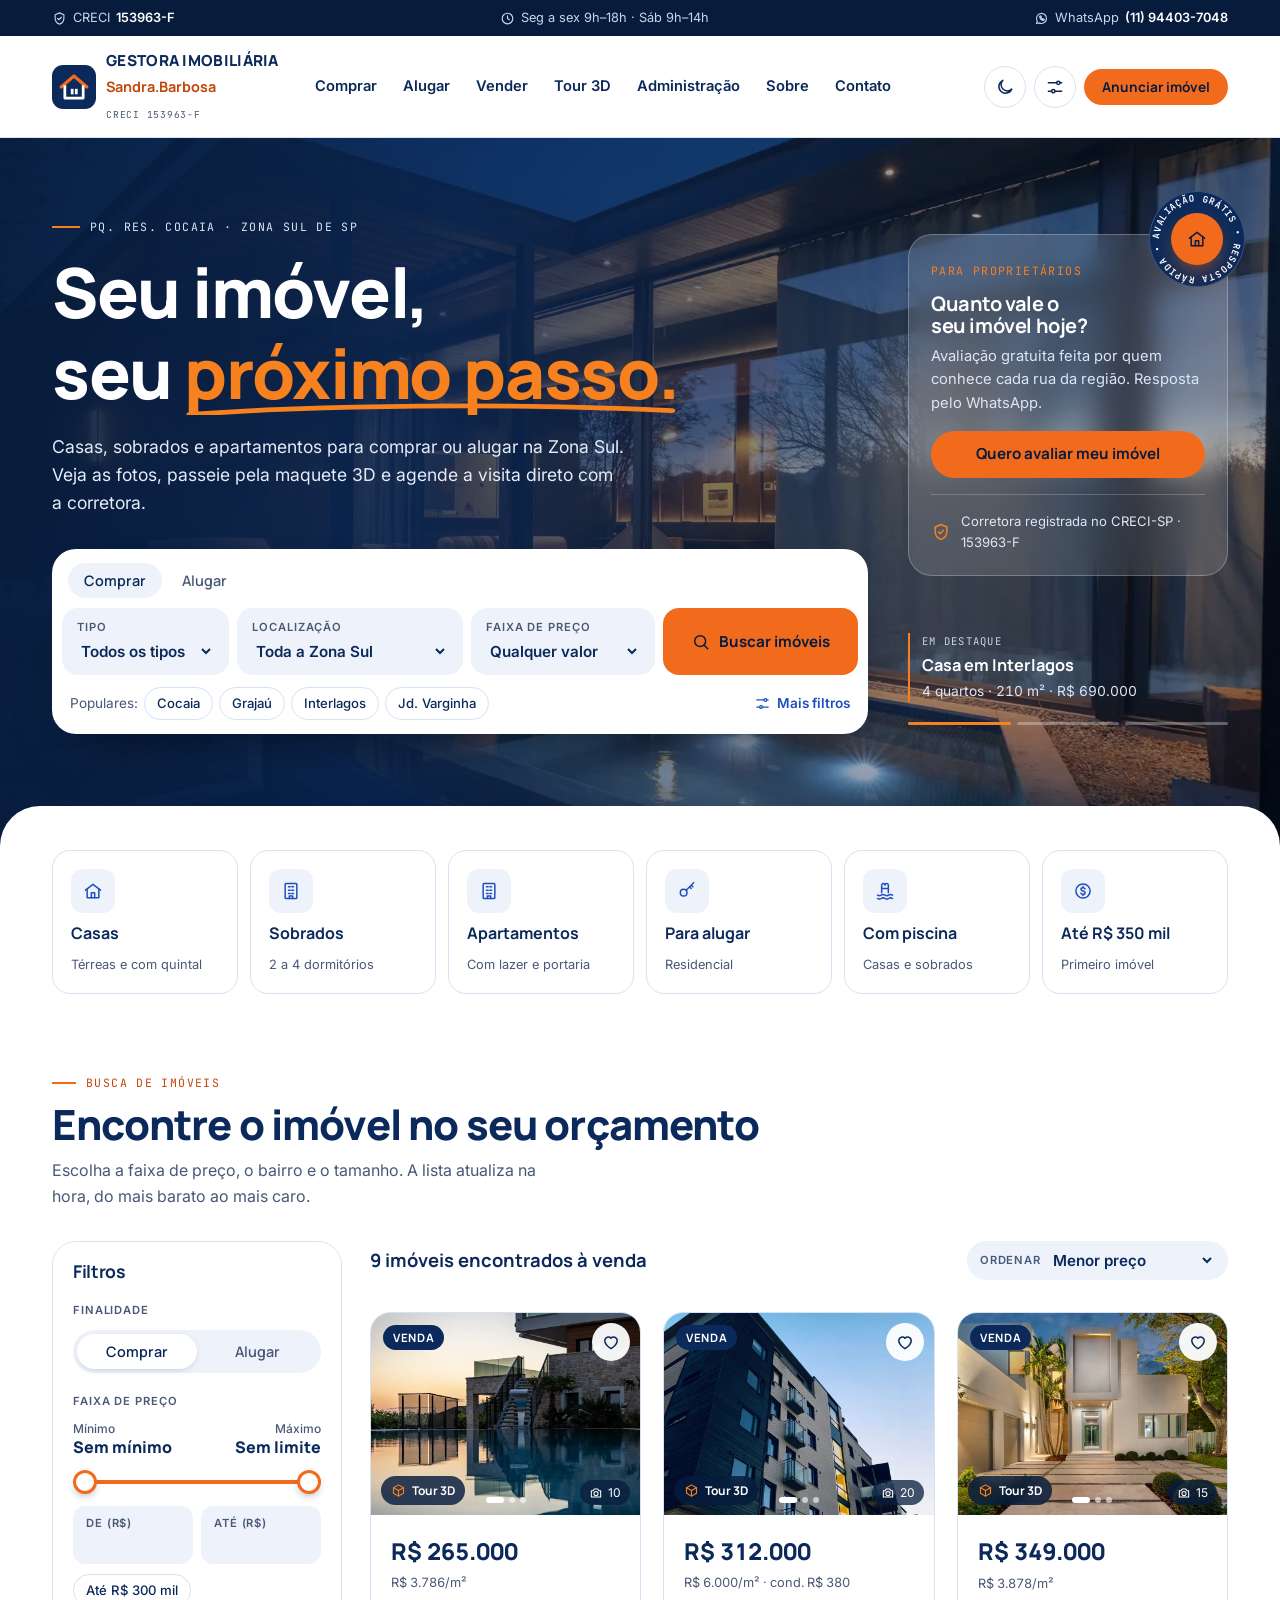
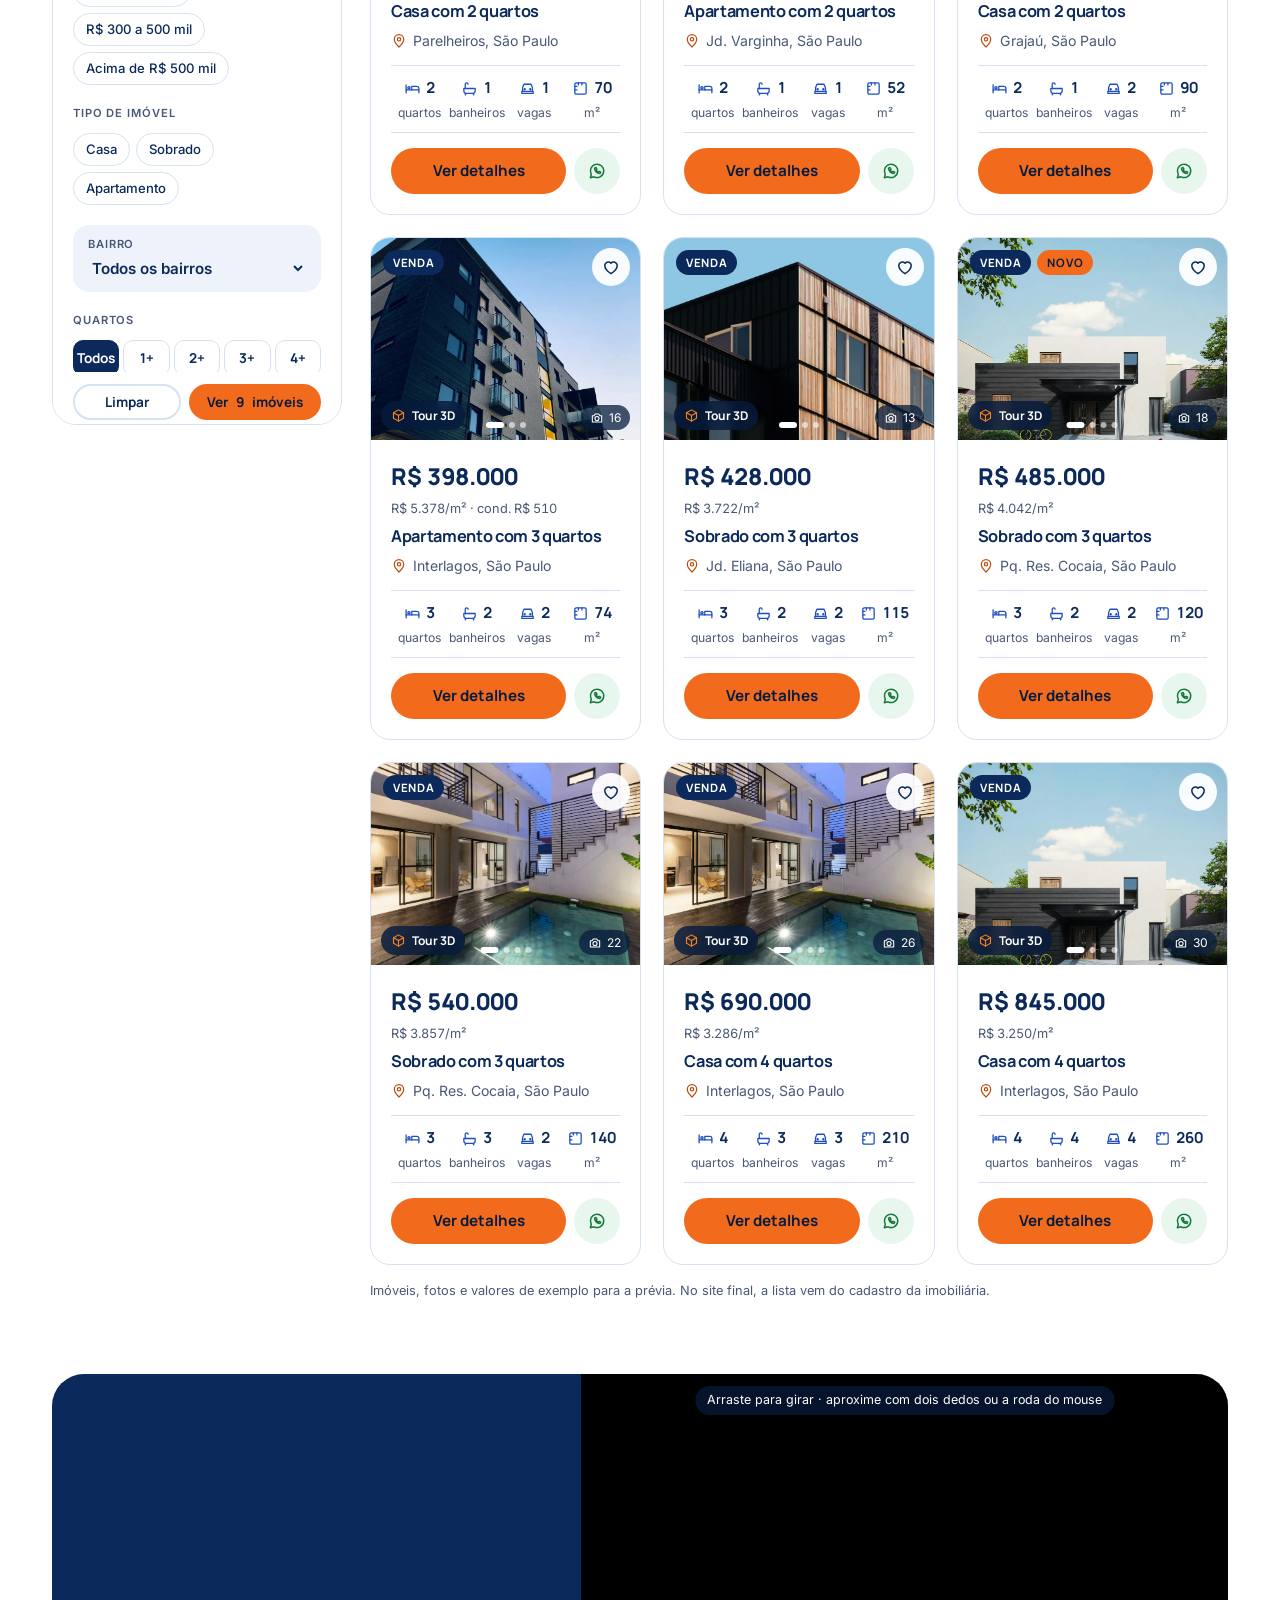
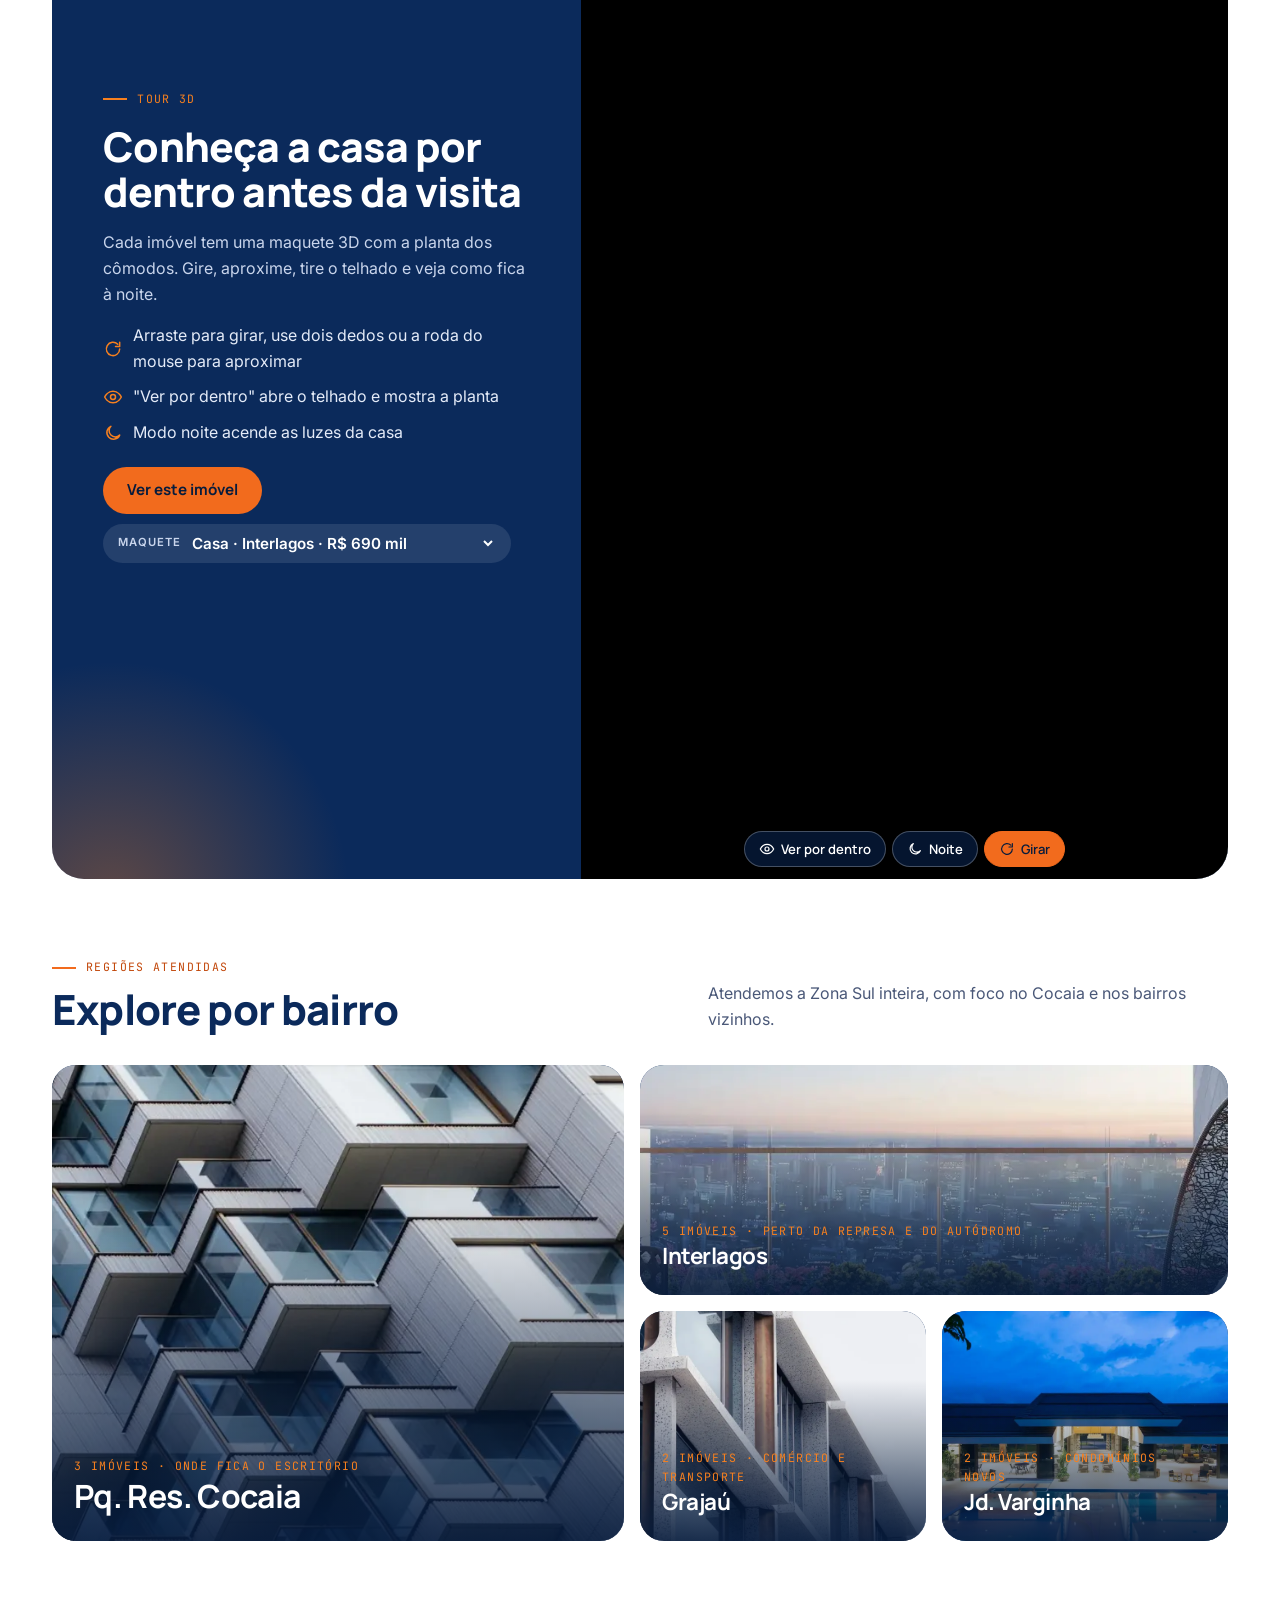
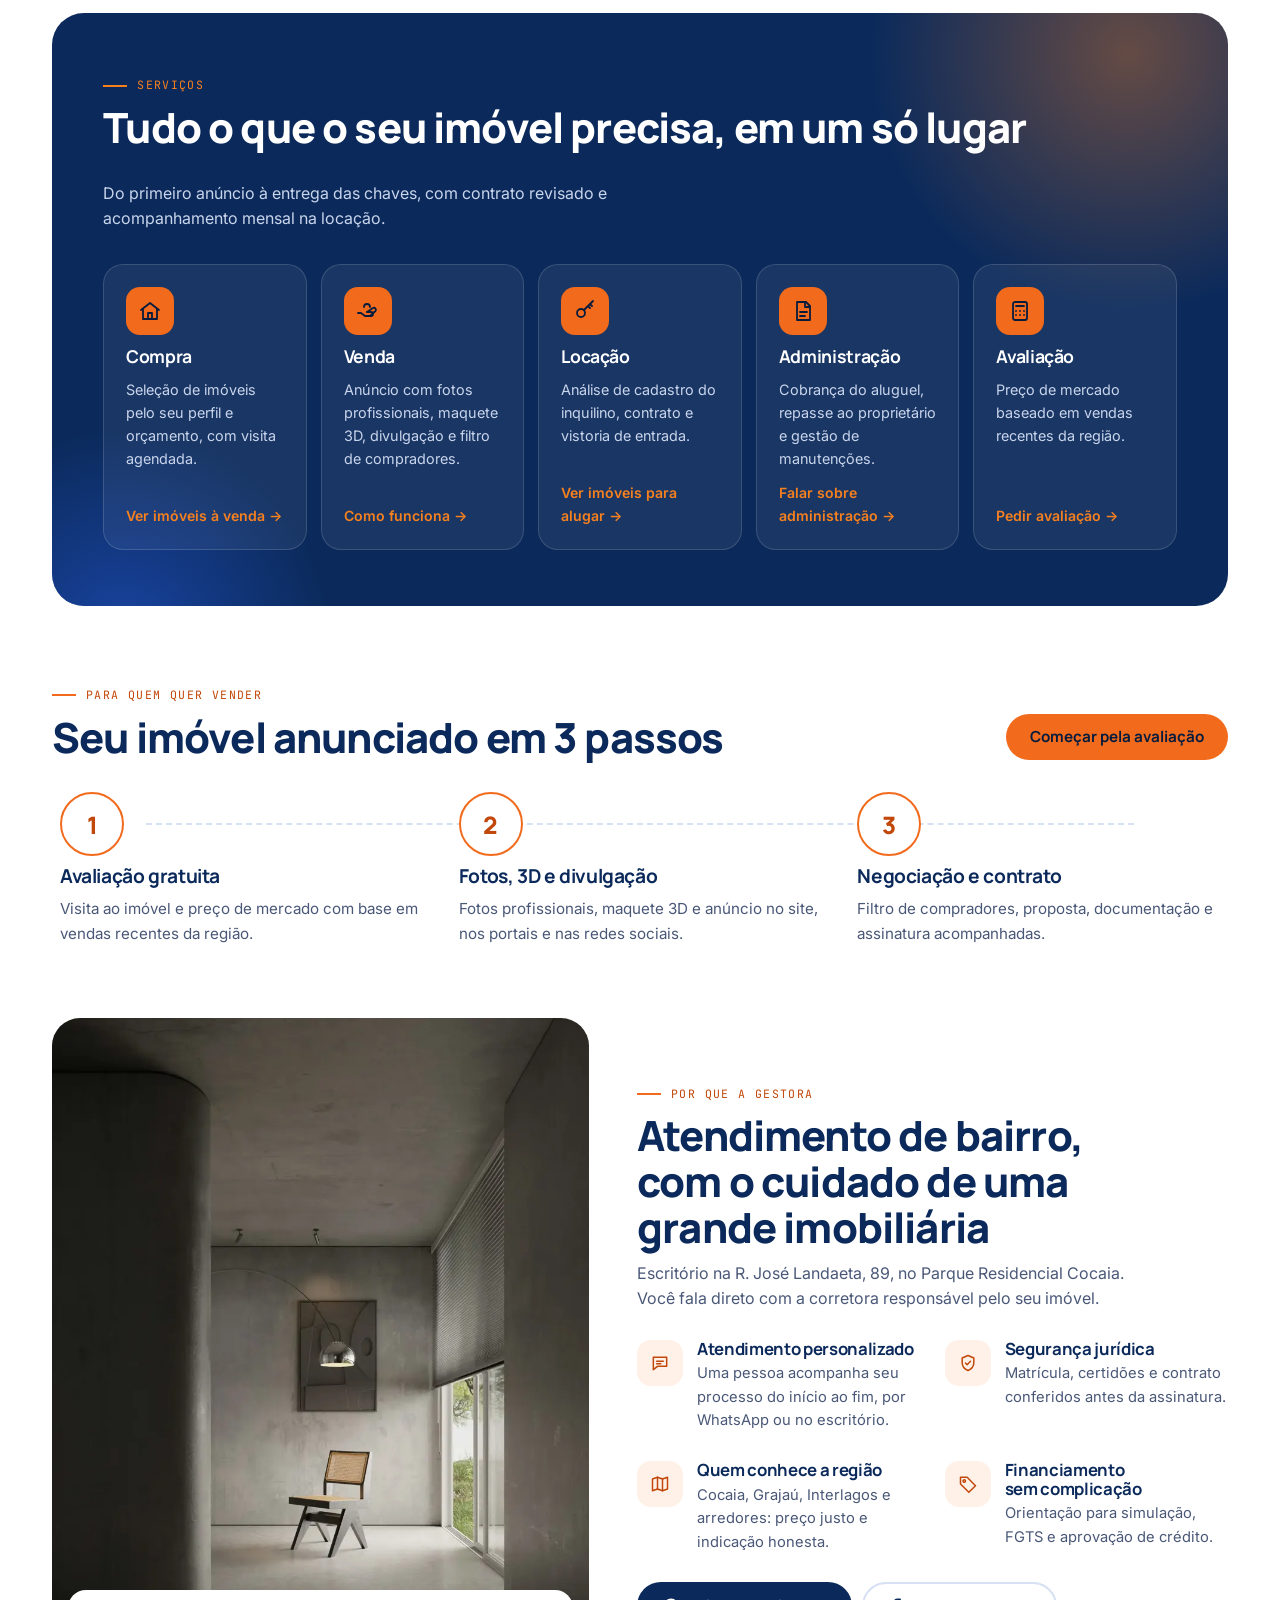
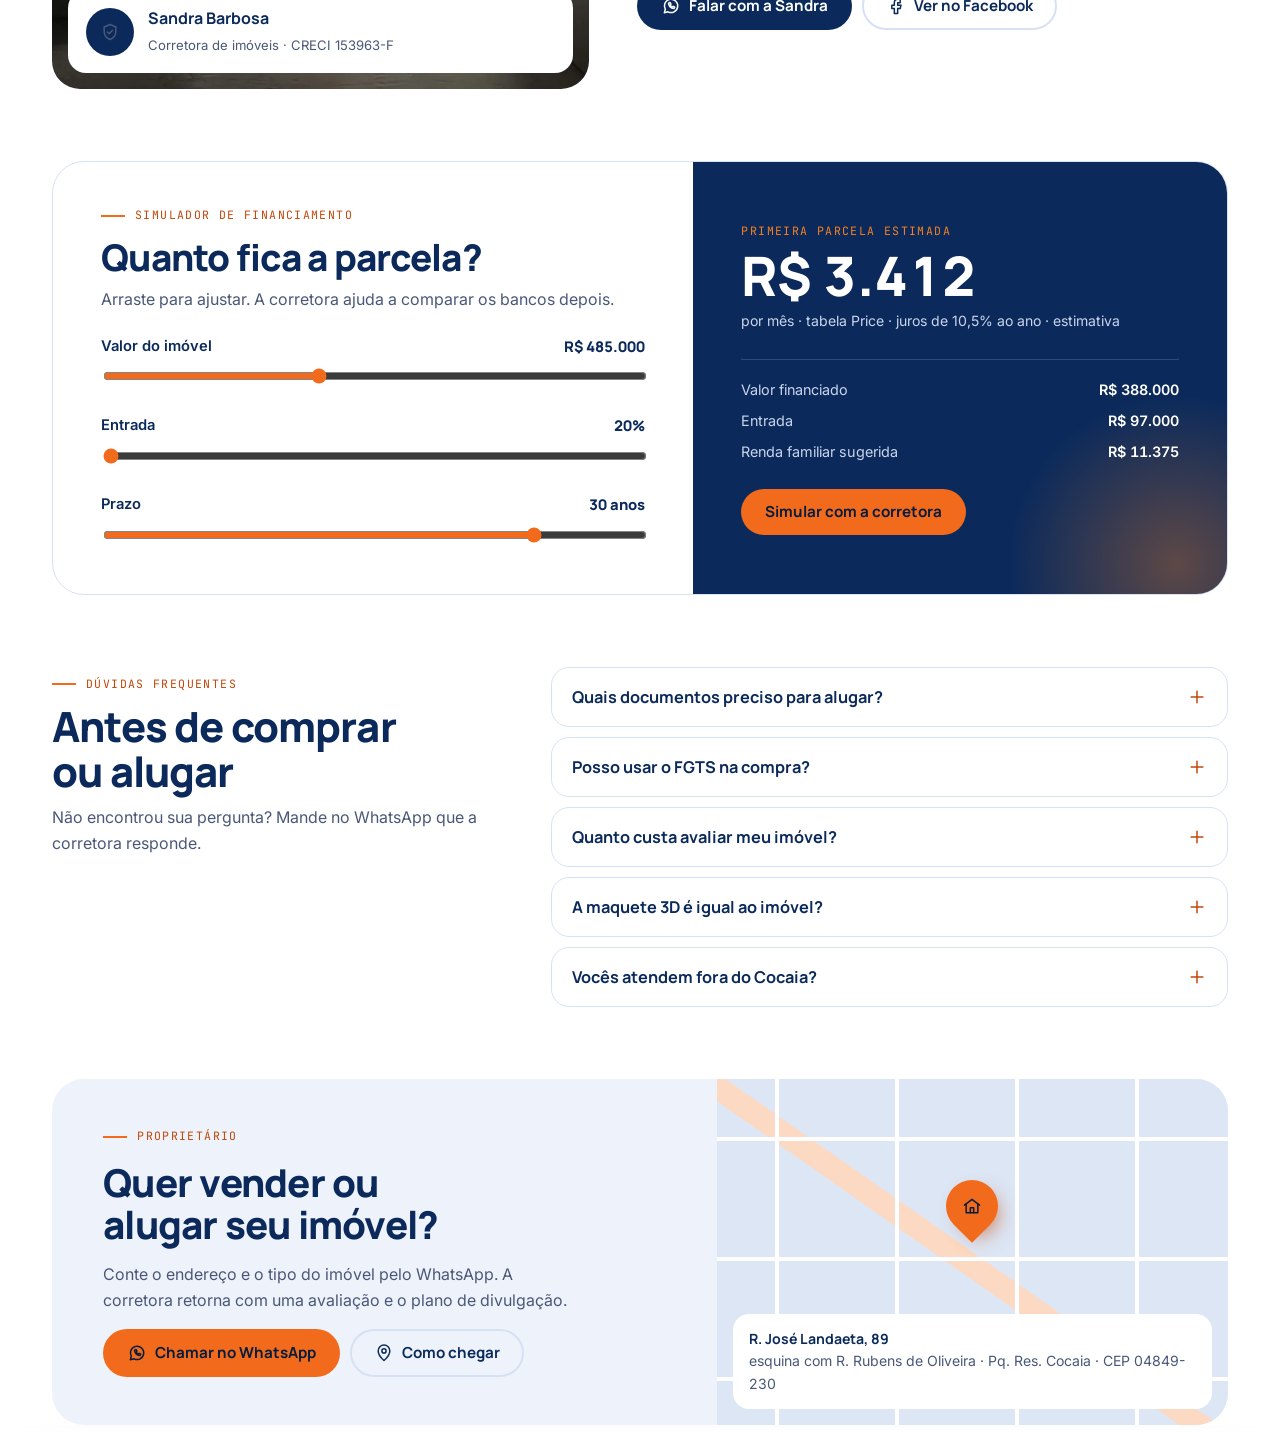
==== commit f75705bb: "Adiciona busca com filtros, página do imóvel, tour 3D e modo escuro - Busca com faixa de preço (arra" ====
--- a/index.html
+++ b/index.html
@@ -3,509 +3,22 @@
 <head>
 <meta charset="utf-8">
 <meta name="viewport" content="width=device-width,initial-scale=1,viewport-fit=cover">
+<title>Gestora Imobiliária Sandra Barbosa</title>
 <meta name="description" content="Gestora Imobiliária Sandra Barbosa · CRECI 153963-F. Compra, venda, locação e administração de imóveis no Parque Residencial Cocaia e Zona Sul de São Paulo.">
 <meta name="theme-color" content="#0B2A5B">
 <meta property="og:title" content="Gestora Imobiliária Sandra Barbosa">
 <meta property="og:description" content="Seu imóvel, seu próximo passo. Compra, venda e locação na Zona Sul de SP.">
 <meta property="og:image" content="/img/hero.webp">
 <link rel="icon" href="data:image/svg+xml,%3Csvg xmlns='http://www.w3.org/2000/svg' viewBox='0 0 48 48'%3E%3Crect width='48' height='48' rx='12' fill='%230B2A5B'/%3E%3Cpath d='M10 24 24 12l14 12' fill='none' stroke='%23F26B1D' stroke-width='3.5' stroke-linecap='round' stroke-linejoin='round'/%3E%3Cpath d='M14 22v14h20V22' fill='none' stroke='%23fff' stroke-width='3' stroke-linejoin='round'/%3E%3C/svg%3E">
-<title>Gestora Imobiliária Sandra Barbosa</title>
-<meta name="claude:viewport-fit-sides" content="cover">
+<script>try{var t=localStorage.getItem('tema');if(t==='dark'||t==='light')document.documentElement.setAttribute('data-theme',t)}catch(e){}</script>
 <link rel="preconnect" href="https://fonts.googleapis.com">
 <link rel="preconnect" href="https://fonts.gstatic.com" crossorigin>
 <link rel="stylesheet" href="https://fonts.googleapis.com/css2?family=Manrope:wght@500;600;700;800&family=Inter:wght@400;500;600&family=JetBrains+Mono:wght@500&display=swap">
-<style>
-/* Layout: foto em tela cheia com véu azul → "placa" branca de cantos arredondados sobe sobre o hero (template alto padrão) + blocos bento (template Carcas). Tema único claro, cores explícitas. */
-:root{
-  --navy-900:#071C3D;   /* rodapé, textos de maior peso */
-  --navy:#0B2A5B;       /* azul marinho principal (fachada) */
-  --royal:#1F4FBF;      /* azul royal: links, ícones, estados ativos */
-  --sky:#EEF3FB;        /* fundo de seções alternadas */
-  --mist:#D6E1F3;       /* bordas, divisores */
-  --slate:#4A5878;      /* texto secundário (7,1:1 no branco) */
-  --orange:#F26B1D;     /* laranja da marca: CTAs (texto azul marinho 4,6:1) */
-  --orange-hover:#E85D0C;
-  --orange-ink:#C2470A; /* laranja para texto sobre branco (5,0:1) */
-  --orange-soft:#FFF1E8;
-  --orange-on-navy:#F7801F; /* destaque sobre azul (5,4:1) */
-  --paper:#FFFFFF;
-  --f-display:"Manrope",system-ui,-apple-system,"Segoe UI",sans-serif;
-  --f-body:"Inter",system-ui,-apple-system,"Segoe UI",sans-serif;
-  --f-mono:"JetBrains Mono",ui-monospace,"SFMono-Regular",Menlo,monospace;
-  --r-card:20px; --r-plate:40px; --r-pill:999px;
-  --shadow:0 18px 40px -24px rgba(7,28,61,.45);
-  color-scheme:light;
-}
-*{box-sizing:border-box}
-[hidden]{display:none!important}
-html{scroll-behavior:smooth}
-body{background:var(--paper);color:var(--navy);font-family:var(--f-body);font-size:16px;line-height:1.6;-webkit-font-smoothing:antialiased;overflow-x:clip}
-h1,h2,h3,h4{font-family:var(--f-display);margin:0;line-height:1.1;letter-spacing:-.02em;text-wrap:balance}
-p{margin:0}
-a{color:inherit}
-img{max-width:100%;display:block}
-:focus-visible{outline:3px solid var(--orange);outline-offset:3px;border-radius:6px}
-@media (prefers-reduced-motion:reduce){*{transition:none!important;animation:none!important;scroll-behavior:auto!important}}
-.wrap{max-width:1240px;margin:0 auto;padding-left:max(16px,env(safe-area-inset-left,0px));padding-right:max(16px,env(safe-area-inset-right,0px))}
-@media (min-width:900px){.wrap{padding-left:max(32px,env(safe-area-inset-left,0px));padding-right:max(32px,env(safe-area-inset-right,0px))}}
-.spec{font-family:var(--f-mono);font-size:.72rem;letter-spacing:.12em;text-transform:uppercase}
-.ico{width:20px;height:20px;flex:none;stroke:currentColor;fill:none;stroke-width:1.8;stroke-linecap:round;stroke-linejoin:round}
-
-/* ---------- Seletor de visão (fora do mockup) ---------- */
-.switch{background:#E7ECF5;border-bottom:1px solid var(--mist)}
-.switch .wrap{display:flex;align-items:center;justify-content:space-between;gap:12px;flex-wrap:wrap;padding-block:10px}
-.switch small{color:var(--slate);font-size:.8rem}
-.tabs{display:inline-flex;background:#fff;border:1px solid var(--mist);border-radius:var(--r-pill);padding:4px}
-.tabs a{text-decoration:none;font-weight:600;font-size:.85rem;padding:7px 16px;border-radius:var(--r-pill);color:var(--slate)}
-.tabs a[aria-current="page"]{background:var(--navy);color:#fff}
-
-/* ---------- Botões ---------- */
-.btn{display:inline-flex;align-items:center;justify-content:center;gap:8px;font-family:var(--f-display);font-weight:700;font-size:.95rem;border-radius:var(--r-pill);padding:12px 22px;text-decoration:none;border:2px solid transparent;cursor:pointer;transition:background .2s,transform .2s,box-shadow .2s;white-space:nowrap}
-.btn-primary{background:var(--orange);color:var(--navy-900)}
-.btn-primary:hover{background:var(--orange-hover);transform:translateY(-1px);box-shadow:0 10px 22px -12px rgba(242,107,29,.9)}
-.btn-blue{background:var(--navy);color:#fff}
-.btn-blue:hover{background:var(--royal)}
-.btn-ghost{background:transparent;border-color:var(--mist);color:var(--navy)}
-.btn-ghost:hover{border-color:var(--navy)}
-.btn-ghost-light{background:rgba(255,255,255,.08);border-color:rgba(255,255,255,.35);color:#fff}
-.btn-ghost-light:hover{background:rgba(255,255,255,.16)}
-.btn-sm{padding:8px 16px;font-size:.85rem}
-
-/* ---------- Barra utilitária + Header ---------- */
-.util{background:var(--navy-900);color:#C9D5EC;font-size:.8rem}
-.util .wrap{display:flex;justify-content:space-between;gap:8px 20px;flex-wrap:wrap;padding-block:8px}
-.util span{display:inline-flex;align-items:center;gap:6px}
-.util .ico{width:15px;height:15px}
-.util b{color:#fff;font-weight:600}
-header.site{position:sticky;top:env(safe-area-inset-top,0px);z-index:40;background:rgba(255,255,255,.96);backdrop-filter:blur(8px);border-bottom:1px solid var(--mist)}
-header.site .wrap{display:flex;align-items:center;gap:20px;padding-block:12px}
-.logo{display:flex;align-items:center;gap:10px;text-decoration:none;flex:none}
-.logo svg{width:44px;height:44px}
-.logo .t1{font-family:var(--f-display);font-weight:800;font-size:.95rem;letter-spacing:.02em;line-height:1;color:var(--navy)}
-.logo .t2{font-family:var(--f-display);font-weight:700;font-size:.9rem;color:var(--orange-ink);line-height:1.2}
-.logo .t3{font-family:var(--f-mono);font-size:.6rem;color:var(--slate);letter-spacing:.08em}
-nav.main{display:flex;gap:4px;margin-left:12px}
-nav.main a{text-decoration:none;font-weight:600;font-size:.92rem;padding:8px 12px;border-radius:10px;color:var(--navy)}
-nav.main a:hover{background:var(--sky)}
-nav.main a.on{color:var(--royal);box-shadow:inset 0 -2px 0 var(--orange)}
-.h-actions{margin-left:auto;display:flex;align-items:center;gap:8px}
-.icon-btn{width:42px;height:42px;border-radius:50%;display:inline-grid;place-items:center;border:1px solid var(--mist);background:#fff;color:var(--navy);cursor:pointer}
-.icon-btn:hover{border-color:var(--navy)}
-.menu-btn{display:none}
-@media (max-width:1060px){nav.main{display:none}.menu-btn{display:inline-grid}}
-@media (max-width:640px){.h-actions .btn-ghost,.h-actions .btn-primary{display:none}.logo .t3{display:none}}
-
-/* ---------- Hero ---------- */
-.hero{position:relative;isolation:isolate;color:#fff;overflow:hidden}
-.hero>img{position:absolute;inset:0;width:100%;height:100%;object-fit:cover;object-position:60% 50%;z-index:-2}
-.hero::before{content:"";position:absolute;inset:0;z-index:-1;background:linear-gradient(100deg,rgba(7,28,61,.94) 0%,rgba(11,42,91,.82) 34%,rgba(11,42,91,.45) 60%,rgba(11,42,91,.15) 100%)}
-.hero .wrap{padding-top:72px;padding-bottom:128px;display:grid;grid-template-columns:minmax(0,1fr) minmax(0,320px);gap:40px;align-items:end}
-.eyebrow{display:inline-flex;align-items:center;gap:10px;color:#DCE6F7}
-.eyebrow::before{content:"";width:28px;height:2px;background:var(--orange-on-navy)}
-.hero h1{font-size:clamp(2.05rem,5.4vw,4.4rem);font-weight:800;margin-top:18px}
-.hero h1 em{font-style:normal;color:var(--orange-on-navy)}
-.hero .lead{margin-top:18px;font-size:1.1rem;max-width:52ch;color:#E4EBF8}
-.search{margin-top:32px;background:#fff;color:var(--navy);border-radius:24px;padding:10px;box-shadow:0 30px 60px -30px rgba(0,0,0,.6);max-width:820px}
-.s-tabs{display:flex;gap:4px;padding:4px 6px 10px}
-.s-tabs button{font:600 .9rem var(--f-display);border:0;background:none;padding:8px 16px;border-radius:var(--r-pill);color:var(--slate);cursor:pointer}
-.s-tabs button[aria-selected="true"]{background:var(--sky);color:var(--navy)}
-.s-row{display:grid;grid-template-columns:minmax(0,1fr) minmax(0,1.35fr) minmax(0,1.1fr) auto;gap:8px;align-items:stretch}
-.field{display:flex;flex-direction:column;gap:2px;background:var(--sky);border-radius:16px;padding:10px 14px;min-width:0}
-.field label{font-size:.7rem;font-weight:600;color:var(--slate);text-transform:uppercase;letter-spacing:.08em}
-.field select,.field input{border:0;background:transparent;font:600 .95rem var(--f-body);color:var(--navy);padding:2px 0;width:100%;min-width:0}
-.field select:focus,.field input:focus{outline:none}
-.field:focus-within{box-shadow:inset 0 0 0 2px var(--royal)}
-.s-row .btn{border-radius:16px;padding:0 26px;min-height:58px}
-.s-foot{display:flex;justify-content:space-between;align-items:center;gap:10px;flex-wrap:wrap;padding:12px 8px 4px;font-size:.85rem}
-.chips{display:flex;gap:6px;flex-wrap:wrap;align-items:center;color:var(--slate)}
-.chip{border:1px solid var(--mist);border-radius:var(--r-pill);padding:4px 12px;background:#fff;font-size:.8rem;font-weight:500;color:var(--navy);cursor:pointer}
-.chip:hover{border-color:var(--royal);color:var(--royal)}
-.adv{color:var(--royal);font-weight:600;text-decoration:none;display:inline-flex;gap:6px;align-items:center}
-.float-card{background:rgba(255,255,255,.12);backdrop-filter:blur(14px);border:1px solid rgba(255,255,255,.25);border-radius:24px;padding:22px;max-width:340px;justify-self:end}
-.float-card h3{font-size:1.25rem;margin-top:10px}
-.float-card p{color:#DCE6F7;font-size:.92rem;margin-top:8px}
-.float-card .btn{margin-top:16px;width:100%}
-.stars{display:flex;gap:10px;align-items:center;margin-top:16px;padding-top:16px;border-top:1px solid rgba(255,255,255,.2);font-size:.82rem;color:#DCE6F7}
-@media (max-width:980px){.hero .wrap{grid-template-columns:minmax(0,1fr);padding-top:48px}.float-card{justify-self:start;max-width:none}}
-@media (max-width:720px){.s-row{grid-template-columns:1fr 1fr}.s-row .field:nth-child(2){grid-column:1/-1;order:-1}.s-row .btn{grid-column:1/-1}}
-
-/* ---------- Placa branca ---------- */
-main.plate{position:relative;z-index:2;margin-top:-56px;background:#fff;border-radius:var(--r-plate) var(--r-plate) 0 0;box-shadow:0 -30px 60px -40px rgba(7,28,61,.7)}
-section.block{padding-block:72px}
-.sec-head{display:flex;justify-content:space-between;align-items:end;gap:20px;flex-wrap:wrap;margin-bottom:32px}
-.sec-head .kicker{color:var(--orange-ink);display:inline-flex;gap:10px;align-items:center}
-.sec-head .kicker::before{content:"";width:24px;height:2px;background:var(--orange)}
-.sec-head h2{font-size:clamp(1.8rem,3.4vw,2.6rem);font-weight:800;margin-top:10px}
-.sec-head p{color:var(--slate);max-width:52ch;margin-top:10px}
-
-/* Categorias */
-.cats{display:grid;grid-template-columns:repeat(6,minmax(0,1fr));gap:12px;padding-top:44px}
-.cat{display:flex;flex-direction:column;gap:10px;padding:18px;border:1px solid var(--mist);border-radius:18px;text-decoration:none;transition:border-color .2s,background .2s}
-.cat:hover{border-color:var(--royal);background:var(--sky)}
-.cat .ic{width:44px;height:44px;border-radius:12px;background:var(--sky);display:grid;place-items:center;color:var(--royal)}
-.cat:hover .ic{background:#fff}
-.cat b{font-family:var(--f-display);font-size:1rem}
-.cat small{color:var(--slate);font-size:.8rem}
-@media (max-width:1000px){.cats{grid-template-columns:repeat(3,minmax(0,1fr))}}
-@media (max-width:520px){.cats{grid-template-columns:repeat(2,minmax(0,1fr))}}
-
-/* Destaques */
-.filters{display:inline-flex;gap:4px;background:var(--sky);padding:4px;border-radius:var(--r-pill)}
-.filters button{font:600 .88rem var(--f-display);border:0;background:none;padding:8px 18px;border-radius:var(--r-pill);color:var(--slate);cursor:pointer}
-.filters button[aria-pressed="true"]{background:#fff;color:var(--navy);box-shadow:0 2px 8px -4px rgba(7,28,61,.3)}
-.grid{display:grid;grid-template-columns:repeat(3,minmax(0,1fr));gap:24px}
-@media (max-width:1000px){.grid{grid-template-columns:repeat(2,minmax(0,1fr))}}
-@media (max-width:640px){.grid{grid-template-columns:1fr}}
-.card{background:#fff;border:1px solid var(--mist);border-radius:var(--r-card);overflow:hidden;display:flex;flex-direction:column;transition:transform .25s,box-shadow .25s}
-.card:hover{transform:translateY(-4px);box-shadow:var(--shadow)}
-.ph{position:relative;aspect-ratio:4/3;overflow:hidden;max-width:100%}
-.ph img{width:100%;height:100%;object-fit:cover;transition:transform .6s}
-.card:hover .ph img{transform:scale(1.05)}
-.badges{position:absolute;top:12px;left:12px;display:flex;gap:6px}
-.badge{font:700 .72rem var(--f-display);text-transform:uppercase;letter-spacing:.06em;padding:5px 10px;border-radius:var(--r-pill)}
-.b-venda{background:var(--navy);color:#fff}
-.b-loc{background:#fff;color:var(--navy)}
-.b-new{background:var(--orange);color:var(--navy-900)}
-.fav{position:absolute;top:10px;right:10px;width:38px;height:38px;border-radius:50%;border:0;background:rgba(255,255,255,.92);display:grid;place-items:center;color:var(--navy);cursor:pointer}
-.fav[aria-pressed="true"]{color:var(--orange-ink)}
-.fav[aria-pressed="true"] .ico{fill:currentColor}
-.photos{position:absolute;bottom:10px;right:10px;background:rgba(7,28,61,.75);color:#fff;font-size:.75rem;padding:3px 9px;border-radius:var(--r-pill);display:inline-flex;gap:5px;align-items:center}
-.photos .ico{width:14px;height:14px}
-.body{padding:18px 20px 20px;display:flex;flex-direction:column;gap:10px;flex:1}
-.price{font-family:var(--f-display);font-weight:800;font-size:1.45rem;font-variant-numeric:tabular-nums;color:var(--navy)}
-.price small{font-size:.85rem;font-weight:600;color:var(--slate)}
-.card h3{font-size:1.02rem;font-weight:700}
-.loc{display:flex;gap:6px;align-items:center;color:var(--slate);font-size:.88rem}
-.loc .ico{width:16px;height:16px;color:var(--orange-ink)}
-.feats{display:grid;grid-template-columns:repeat(4,minmax(0,1fr));border-top:1px solid var(--mist);border-bottom:1px solid var(--mist);padding:10px 0;margin-top:4px}
-.feats span{display:flex;flex-direction:column;align-items:center;gap:2px;font-size:.78rem;color:var(--slate);text-align:center}
-.feats b{font-family:var(--f-display);color:var(--navy);font-size:.95rem;display:inline-flex;gap:5px;align-items:center;font-variant-numeric:tabular-nums}
-.feats .ico{width:17px;height:17px;color:var(--royal)}
-.card-foot{display:flex;gap:8px;margin-top:auto;padding-top:6px}
-.card-foot .btn{flex:1}
-.wa-mini{width:46px;height:46px;border-radius:50%;display:grid;place-items:center;background:#E8F7EE;color:#137A3B;text-decoration:none;flex:none}
-.note{margin-top:20px;font-size:.8rem;color:var(--slate)}
-.more{display:flex;justify-content:center;margin-top:32px}
-
-/* Serviços (bento azul) */
-.services{background:var(--navy);color:#fff;border-radius:32px;padding:56px clamp(20px,4vw,56px)}
-.services .sec-head .kicker{color:var(--orange-on-navy)}
-.services .sec-head .kicker::before{background:var(--orange-on-navy)}
-.services .sec-head p{color:#C9D5EC}
-.bento{display:grid;grid-template-columns:repeat(5,minmax(0,1fr));gap:14px}
-.svc{background:rgba(255,255,255,.06);border:1px solid rgba(255,255,255,.14);border-radius:20px;padding:22px;display:flex;flex-direction:column;gap:12px}
-.svc .ic{width:48px;height:48px;border-radius:14px;background:var(--orange);color:var(--navy-900);display:grid;place-items:center}
-.svc .ic .ico{width:24px;height:24px}
-.svc h3{font-size:1.1rem}
-.svc p{color:#C9D5EC;font-size:.9rem}
-.svc a{margin-top:auto;color:var(--orange-on-navy);font-weight:600;font-size:.88rem;text-decoration:none}
-@media (max-width:1080px){.bento{grid-template-columns:repeat(3,minmax(0,1fr))}}
-@media (max-width:700px){.bento{grid-template-columns:1fr 1fr}}
-@media (max-width:440px){.bento{grid-template-columns:1fr}}
-
-/* Diferenciais */
-.why{display:grid;grid-template-columns:minmax(0,1fr) minmax(0,1.1fr);gap:48px;align-items:center}
-.why-photo{position:relative;border-radius:28px;overflow:hidden;aspect-ratio:4/5;max-width:100%}
-.why-photo img{width:100%;height:100%;object-fit:cover}
-.why-photo .tag{position:absolute;left:16px;right:16px;bottom:16px;background:#fff;border-radius:18px;padding:16px 18px;display:flex;gap:14px;align-items:center}
-.why-photo .tag .seal{width:48px;height:48px;border-radius:50%;background:var(--navy);color:#fff;display:grid;place-items:center;flex:none}
-.why-photo .tag b{font-family:var(--f-display);display:block}
-.why-photo .tag span{font-size:.82rem;color:var(--slate)}
-.diffs{display:grid;grid-template-columns:1fr 1fr;gap:28px 24px;margin-top:28px}
-.diff{display:flex;gap:14px}
-.diff .ic{width:46px;height:46px;border-radius:14px;background:var(--orange-soft);color:var(--orange-ink);display:grid;place-items:center;flex:none}
-.diff h3{font-size:1.05rem}
-.diff p{color:var(--slate);font-size:.92rem;margin-top:4px}
-@media (max-width:900px){.why{grid-template-columns:1fr}.why-photo{aspect-ratio:16/10}}
-@media (max-width:560px){.diffs{grid-template-columns:1fr}}
-
-/* Faixa CTA */
-.cta{background:var(--sky);border-radius:32px;display:grid;grid-template-columns:minmax(0,1.3fr) minmax(0,1fr);overflow:hidden}
-.cta .txt{padding:48px clamp(20px,4vw,56px);display:flex;flex-direction:column;gap:16px;justify-content:center}
-.cta h2{font-size:clamp(1.7rem,3vw,2.4rem);font-weight:800}
-.cta p{color:var(--slate);max-width:48ch}
-.cta .row{display:flex;gap:10px;flex-wrap:wrap}
-.map{position:relative;min-height:280px;background:
-  linear-gradient(90deg,transparent 48%,#fff 48% 52%,transparent 52%) 0 0/120px 120px,
-  linear-gradient(0deg,transparent 48%,#fff 48% 52%,transparent 52%) 0 0/120px 120px,
-  linear-gradient(35deg,transparent 46%,#FCD9C2 46% 50%,transparent 50%),
-  #DCE6F5}
-.map .pin{position:absolute;left:50%;top:44%;transform:translate(-50%,-100%);display:flex;flex-direction:column;align-items:center}
-.map .pin span{width:52px;height:52px;border-radius:50% 50% 50% 0;transform:rotate(-45deg);background:var(--orange);display:grid;place-items:center;box-shadow:0 10px 20px -8px rgba(194,71,10,.7)}
-.map .pin span svg{transform:rotate(45deg);color:var(--navy-900)}
-.map .addr{position:absolute;left:16px;right:16px;bottom:16px;background:#fff;border-radius:16px;padding:14px 16px;font-size:.88rem;color:var(--slate)}
-.map .addr b{color:var(--navy);font-family:var(--f-display)}
-@media (max-width:860px){.cta{grid-template-columns:1fr}}
-
-/* Rodapé */
-footer.site{background:var(--navy-900);color:#C9D5EC;margin-top:72px}
-footer .top{display:grid;grid-template-columns:1.4fr 1fr 1fr 1.4fr;gap:40px;padding-block:64px 40px}
-footer h4{color:#fff;font-size:1rem;margin-bottom:16px}
-footer ul{list-style:none;margin:0;padding:0;display:grid;gap:10px;font-size:.92rem}
-footer ul a{text-decoration:none}
-footer ul a:hover{color:var(--orange-on-navy)}
-footer .logo .t1{color:#fff}
-footer .logo .t2{color:var(--orange-on-navy)}
-footer .logo .t3{color:#9FB0D0}
-.f-about{margin-top:16px;font-size:.92rem;max-width:36ch}
-.social{display:flex;gap:8px;margin-top:20px}
-.social a{width:40px;height:40px;border-radius:50%;border:1px solid rgba(255,255,255,.2);display:grid;place-items:center;color:#fff}
-.social a:hover{background:var(--orange);color:var(--navy-900);border-color:var(--orange)}
-.contact li{display:flex;gap:10px}
-.contact .ico{color:var(--orange-on-navy);margin-top:3px;width:18px;height:18px}
-.news p{font-size:.92rem}
-.news form{display:flex;gap:6px;margin-top:14px;background:rgba(255,255,255,.08);border:1px solid rgba(255,255,255,.18);border-radius:var(--r-pill);padding:5px}
-.news input{flex:1;min-width:0;border:0;background:transparent;color:#fff;font:500 .92rem var(--f-body);padding:8px 12px}
-.news input::placeholder{color:#9FB0D0}
-.news input:focus{outline:none}
-.news form:focus-within{border-color:var(--orange-on-navy)}
-.news .ok{margin-top:10px;font-size:.85rem;color:#9FE3B8}
-.legal{border-top:1px solid rgba(255,255,255,.12)}
-.legal .wrap{display:flex;justify-content:space-between;gap:10px;flex-wrap:wrap;padding-block:20px;font-size:.8rem;color:#9FB0D0}
-@media (max-width:980px){footer .top{grid-template-columns:1fr 1fr}}
-@media (max-width:560px){footer .top{grid-template-columns:1fr}}
-.wa-float{position:fixed;right:calc(20px + env(safe-area-inset-right,0px));bottom:calc(20px + env(safe-area-inset-bottom,0px));z-index:50;display:flex;align-items:center;gap:10px;background:#25D366;color:#0B3D20;text-decoration:none;font:700 .9rem var(--f-display);padding:12px 18px 12px 14px;border-radius:var(--r-pill);box-shadow:0 14px 30px -12px rgba(0,0,0,.5)}
-.wa-float svg{width:26px;height:26px}
-@media (max-width:560px){.wa-float span{display:none}.wa-float{padding:14px}}
-
-/* ---------- GUIA ---------- */
-.guide{background:#F6F8FC;padding-block:48px 96px}
-.guide .wrap{max-width:1080px}
-.g-hero{display:flex;flex-direction:column;gap:12px;margin-bottom:40px}
-.g-hero h1{font-size:clamp(2rem,4vw,3rem);font-weight:800}
-.g-hero p{color:var(--slate);max-width:65ch;font-size:1.05rem}
-.g-toc{display:flex;gap:8px;flex-wrap:wrap;margin-top:8px}
-.g-toc a{text-decoration:none;font-size:.85rem;font-weight:600;border:1px solid var(--mist);background:#fff;border-radius:var(--r-pill);padding:6px 14px}
-.g-toc a:hover{border-color:var(--royal);color:var(--royal)}
-.g-sec{background:#fff;border:1px solid var(--mist);border-radius:24px;padding:clamp(20px,4vw,40px);margin-top:20px}
-.g-sec h2{font-size:1.6rem;font-weight:800;display:flex;gap:12px;align-items:baseline}
-.g-sec h2 .n{font-family:var(--f-mono);font-size:.85rem;color:var(--orange-ink)}
-.g-sec h3{font-size:1.1rem;margin-top:28px;margin-bottom:8px}
-.g-sec p,.g-sec li{color:#2A3A5C;max-width:72ch}
-.g-sec ul,.g-sec ol{padding-left:20px;display:grid;gap:6px}
-.g-sec p+p{margin-top:10px}
-.swatches{display:grid;grid-template-columns:repeat(auto-fill,minmax(180px,1fr));gap:12px;margin-top:20px}
-.sw{border:1px solid var(--mist);border-radius:16px;overflow:hidden}
-.sw .c{height:84px;display:flex;align-items:end;padding:10px;font:700 .8rem var(--f-display)}
-.sw .m{padding:10px 12px;font-size:.82rem;display:grid;gap:2px}
-.sw .m b{font-family:var(--f-display)}
-.sw .m code{font-family:var(--f-mono);font-size:.78rem;color:var(--slate)}
-.tbl{overflow-x:auto;margin-top:16px;border:1px solid var(--mist);border-radius:14px}
-table{border-collapse:collapse;width:100%;font-size:.88rem;min-width:560px}
-th,td{text-align:left;padding:10px 14px;border-bottom:1px solid var(--mist);vertical-align:top}
-th{background:var(--sky);font-family:var(--f-display);font-size:.8rem;text-transform:uppercase;letter-spacing:.05em}
-tr:last-child td{border-bottom:0}
-td.num{font-variant-numeric:tabular-nums;white-space:nowrap}
-.pass{color:#137A3B;font-weight:700}.fail{color:#B42318;font-weight:700}
-pre.ascii{background:var(--navy-900);color:#DCE6F7;border-radius:16px;padding:20px;overflow-x:auto;font:500 .76rem/1.45 var(--f-mono);margin-top:16px}
-pre.ascii .o{color:var(--orange-on-navy)}
-.type-demo{display:grid;gap:14px;margin-top:16px;border:1px solid var(--mist);border-radius:16px;padding:20px}
-.type-demo div{display:grid;grid-template-columns:160px minmax(0,1fr);gap:16px;align-items:baseline}
-.type-demo code{font:500 .75rem var(--f-mono);color:var(--slate)}
-@media (max-width:600px){.type-demo div{grid-template-columns:1fr;gap:2px}}
-.btn-demo{display:flex;gap:12px;flex-wrap:wrap;margin-top:16px;padding:20px;border-radius:16px;background:var(--sky);align-items:center}
-.btn-demo.dark{background:var(--navy)}
-.prompt{position:relative;background:var(--sky);border-radius:16px;padding:18px 18px 18px;margin-top:12px;font-size:.92rem;color:var(--navy)}
-.prompt p{max-width:none}
-.copy{margin-top:12px}
-
-/* ================= v2: efeitos e correções ================= */
-:root{--ease:cubic-bezier(.22,1,.36,1)}
-header.site{transition:box-shadow .3s,background .3s}
-header.site.scrolled{box-shadow:0 10px 30px -18px rgba(7,28,61,.45)}
-@media (max-width:700px){.util .hrs{display:none}}
-
-/* Hero: slideshow com Ken Burns */
-.slides{position:absolute;inset:0;z-index:-2;background:var(--navy-900)}
-.slide{position:absolute;inset:0;opacity:0;transition:opacity 1.4s ease}
-.slide.on{opacity:1}
-.slide img{width:100%;height:100%;object-fit:cover;object-position:60% 50%;transform:scale(1.08)}
-.slide.on img{animation:kb 9s ease-out both}
-@keyframes kb{from{transform:scale(1.14)}to{transform:scale(1.02)}}
-.hero .wrap{align-items:stretch}
-.h-right{display:flex;flex-direction:column;justify-content:space-between;gap:28px;align-items:flex-end;padding-top:24px}
-.hero h1 .ln{display:block;overflow:hidden;padding-bottom:.06em}
-.hero h1 .ln>span{display:block;animation:lineUp 1s var(--ease) both}
-.hero h1 .ln:nth-child(2)>span{animation-delay:.12s}
-@keyframes lineUp{from{transform:translateY(105%)}to{transform:none}}
-.hero h1 em{position:relative;display:inline-block;white-space:nowrap}
-.swoosh{position:absolute;left:0;right:0;bottom:-.12em;width:100%;height:.28em;overflow:visible}
-.swoosh path{fill:none;stroke:var(--orange-on-navy);stroke-width:5;stroke-linecap:round;stroke-dasharray:320;stroke-dashoffset:0;animation:draw 1.2s .7s var(--ease) both}
-@keyframes draw{from{stroke-dashoffset:320}to{stroke-dashoffset:0}}
-.hero .lead,.hero .search{animation:fadeUp .9s .35s var(--ease) both}
-.hero .search{animation-delay:.5s}
-.float-card{position:relative;animation:fadeUp .9s .65s var(--ease) both;width:100%}
-@keyframes fadeUp{from{opacity:0;transform:translateY(22px)}to{opacity:1;transform:none}}
-.seal-rot{position:absolute;top:-44px;right:-18px;width:96px;height:96px;display:grid;place-items:center}
-.seal-rot svg.ring{position:absolute;inset:0;width:100%;height:100%;animation:spin 16s linear infinite}
-.seal-rot text{font:700 9.6px var(--f-mono);letter-spacing:1.4px;fill:#fff}
-.seal-rot>span{width:52px;height:52px;border-radius:50%;background:var(--orange);color:var(--navy-900);display:grid;place-items:center;box-shadow:0 10px 24px -8px rgba(242,107,29,.8)}
-.seal-rot::before{content:"";position:absolute;inset:0;border-radius:50%;background:var(--navy);border:1px solid rgba(255,255,255,.18)}
-@keyframes spin{to{transform:rotate(360deg)}}
-.slide-info{display:flex;flex-direction:column;gap:10px;width:100%;max-width:340px;color:#fff}
-.si-txt{display:flex;flex-direction:column;gap:2px;border-left:2px solid var(--orange-on-navy);padding-left:12px}
-.si-txt .spec{color:#C9D5EC;font-size:.66rem}
-.si-txt b{font-family:var(--f-display);font-size:1.02rem}
-.si-txt span:last-child{font-size:.86rem;color:#DCE6F7;font-variant-numeric:tabular-nums}
-.si-bars{display:flex;gap:6px}
-.si-bars button{flex:1;height:22px;border:0;background:none;padding:9px 0;cursor:pointer}
-.si-bars i{display:block;height:3px;border-radius:3px;background:rgba(255,255,255,.3);overflow:hidden;position:relative}
-.si-bars i::after{content:"";position:absolute;inset:0;background:var(--orange-on-navy);transform-origin:left;transform:scaleX(0)}
-.si-bars button.done i::after{transform:scaleX(1)}
-.si-bars button.on i::after{animation:fill 7s linear forwards}
-@keyframes fill{from{transform:scaleX(0)}to{transform:scaleX(1)}}
-@media (max-width:980px){.h-right{align-items:stretch;padding-top:44px}.float-card{max-width:none}.slide-info{max-width:none}}
-@media (max-width:480px){.s-row{grid-template-columns:1fr}.chips{flex-wrap:nowrap;overflow-x:auto;scrollbar-width:none;max-width:100%}.chips::-webkit-scrollbar{display:none}.chip,.chips span{flex:none}.s-foot{flex-direction:column;align-items:flex-start}.seal-rot{right:-6px;width:84px;height:84px;top:-38px}}
-
-/* Cards: carrossel de fotos */
-.track{display:flex;height:100%;transition:transform .55s var(--ease)}
-.track img{flex:0 0 100%;width:100%;height:100%;object-fit:cover}
-.card:hover .ph img{transform:none}
-.pv,.nx{position:absolute;top:50%;transform:translateY(-50%);width:36px;height:36px;border-radius:50%;border:0;background:rgba(255,255,255,.94);color:var(--navy);display:grid;place-items:center;cursor:pointer;opacity:0;transition:opacity .25s}
-.pv{left:10px}.nx{right:10px}
-.pv .ico,.nx .ico{width:18px;height:18px}
-.card:hover .pv,.card:hover .nx,.pv:focus-visible,.nx:focus-visible{opacity:1}
-@media (hover:none){.pv,.nx{opacity:1}}
-.dots{position:absolute;left:50%;bottom:12px;transform:translateX(-50%);display:flex;gap:5px}
-.dots i{width:6px;height:6px;border-radius:3px;background:rgba(255,255,255,.6);transition:width .3s,background .3s}
-.dots i.on{width:18px;background:#fff}
-.photos{bottom:10px;right:10px}
-.card{position:relative}
-.card::after{content:"";position:absolute;left:20px;right:20px;top:0;height:3px;border-radius:0 0 3px 3px;background:var(--orange);transform:scaleX(0);transition:transform .35s var(--ease)}
-.card:hover::after{transform:scaleX(1)}
-
-/* Revelação ao rolar (visível em repouso sem suporte) */
-@media (prefers-reduced-motion:no-preference){.rv.in{animation:rv .9s var(--ease) both}}
-@keyframes rv{from{opacity:0;transform:translateY(36px)}to{opacity:1;transform:none}}
-
-/* Bairros */
-.hoods{display:grid;grid-template-columns:2fr 1fr 1fr;grid-template-rows:230px 230px;gap:16px}
-.hood{position:relative;border-radius:24px;overflow:hidden;color:#fff;text-decoration:none;display:flex;align-items:flex-end;isolation:isolate}
-.hood:first-child{grid-row:span 2}
-.hood:nth-child(2){grid-column:span 2}
-.hood img{position:absolute;inset:0;width:100%;height:100%;object-fit:cover;z-index:-2;transition:transform .8s var(--ease)}
-.hood::before{content:"";position:absolute;inset:0;z-index:-1;background:linear-gradient(180deg,rgba(7,28,61,0) 35%,rgba(7,28,61,.88))}
-.hood:hover img{transform:scale(1.07)}
-.hood div{padding:22px;display:flex;flex-direction:column;gap:4px;width:100%}
-.hood .spec{color:var(--orange-on-navy)}
-.hood h3{font-size:1.4rem}
-.hood:first-child h3{font-size:2rem}
-.hood .go{font-weight:600;font-size:.9rem;display:inline-flex;gap:6px;align-items:center;max-height:0;opacity:0;overflow:hidden;transition:max-height .35s,opacity .35s}
-.hood:hover .go,.hood:focus-visible .go{max-height:30px;opacity:1}
-@media (hover:none){.hood .go{max-height:30px;opacity:1}}
-@media (max-width:760px){.hoods{grid-template-columns:1fr 1fr;grid-template-rows:260px 190px 190px}.hood:first-child{grid-row:auto;grid-column:span 2}.hood:nth-child(2){grid-column:span 2}}
-@media (max-width:460px){.hoods{grid-template-columns:1fr;grid-template-rows:none;grid-auto-rows:200px}.hood:first-child,.hood:nth-child(2){grid-column:auto}}
-
-/* Serviços: brilho */
-.services{position:relative;overflow:hidden;isolation:isolate}
-.services::before{content:"";position:absolute;width:520px;height:520px;right:-160px;top:-220px;border-radius:50%;background:radial-gradient(circle,rgba(247,128,31,.38),rgba(247,128,31,0) 70%);z-index:-1}
-.services::after{content:"";position:absolute;width:420px;height:420px;left:-140px;bottom:-240px;border-radius:50%;background:radial-gradient(circle,rgba(31,79,191,.7),rgba(31,79,191,0) 70%);z-index:-1}
-.svc{transition:transform .3s var(--ease),background .3s,border-color .3s}
-.svc:hover{transform:translateY(-6px);background:rgba(255,255,255,.1);border-color:rgba(247,128,31,.6)}
-.svc .ic{transition:transform .4s var(--ease)}
-.svc:hover .ic{transform:rotate(-8deg) scale(1.08)}
-
-/* Passos para vender */
-.steps{list-style:none;margin:0;padding:0;display:grid;grid-template-columns:repeat(3,minmax(0,1fr));gap:20px;position:relative}
-.steps::before{content:"";position:absolute;top:31px;left:8%;right:8%;border-top:2px dashed var(--mist);z-index:0}
-.step{position:relative;z-index:1;display:flex;flex-direction:column;gap:10px;padding:0 8px}
-.step .num{width:64px;height:64px;border-radius:50%;background:#fff;border:2px solid var(--orange);display:grid;place-items:center;font:800 1.5rem var(--f-display);color:var(--orange-ink);transition:background .3s,color .3s}
-.step:hover .num{background:var(--orange);color:var(--navy-900)}
-.step h3{font-size:1.2rem}
-.step p{color:var(--slate);font-size:.95rem}
-@media (max-width:760px){.steps{grid-template-columns:1fr}.steps::before{top:8px;bottom:8px;left:31px;right:auto;border-top:0;border-left:2px dashed var(--mist)}.step{display:grid;grid-template-columns:64px minmax(0,1fr);column-gap:16px;padding:0}.step .num{grid-row:span 2}}
-
-/* Números */
-.stats{display:grid;grid-template-columns:repeat(3,minmax(0,1fr));gap:12px;margin-top:32px;padding-top:28px;border-top:1px solid var(--mist)}
-.stat b{display:block;font:800 clamp(1.8rem,3.2vw,2.5rem)/1 var(--f-display);color:var(--navy);font-variant-numeric:tabular-nums}
-.stat b span{color:var(--orange-ink)}
-.stat small{color:var(--slate);font-size:.85rem}
-.stats-note{grid-column:1/-1;font-size:.75rem;color:var(--slate)}
-
-/* Simulador */
-.sim{display:grid;grid-template-columns:minmax(0,1.2fr) minmax(0,1fr);border-radius:32px;overflow:hidden;border:1px solid var(--mist);margin-bottom:72px}
-.sim-in{padding:44px clamp(20px,4vw,48px);display:flex;flex-direction:column;gap:22px}
-.sim-in h2{font-size:clamp(1.7rem,3vw,2.3rem);font-weight:800;margin-top:-10px}
-.sim-in>p{color:var(--slate);margin-top:-12px}
-.rng label{display:flex;justify-content:space-between;gap:10px;font-weight:600;font-size:.92rem}
-.rng output{font-family:var(--f-display);font-weight:800;color:var(--navy);font-variant-numeric:tabular-nums}
-.rng input{width:100%;margin-top:10px;accent-color:var(--orange);height:6px}
-.sim-out{background:var(--navy);color:#fff;padding:44px clamp(20px,4vw,48px);display:flex;flex-direction:column;gap:8px;justify-content:center;position:relative;overflow:hidden;isolation:isolate}
-.sim-out::before{content:"";position:absolute;width:340px;height:340px;right:-120px;bottom:-140px;border-radius:50%;background:radial-gradient(circle,rgba(247,128,31,.35),transparent 70%);z-index:-1}
-.sim-out .spec{color:var(--orange-on-navy)}
-.sim-out .big{font:800 clamp(2.4rem,5vw,3.4rem)/1 var(--f-display);font-variant-numeric:tabular-nums}
-.sim-out .sub{color:#C9D5EC;font-size:.88rem}
-.sim-out dl{display:grid;grid-template-columns:1fr auto;gap:8px 16px;margin:18px 0;padding-top:18px;border-top:1px solid rgba(255,255,255,.15);font-size:.9rem}
-.sim-out dt{color:#C9D5EC}
-.sim-out dd{margin:0;font-weight:600;text-align:right;font-variant-numeric:tabular-nums}
-.sim-out .btn{align-self:flex-start}
-@media (max-width:860px){.sim{grid-template-columns:1fr}}
-
-/* Depoimentos */
-.tests{display:grid;grid-template-columns:repeat(3,minmax(0,1fr));gap:20px}
-.test{margin:0;background:var(--sky);border-radius:24px;padding:28px;display:flex;flex-direction:column;gap:16px;position:relative;transition:transform .3s var(--ease),background .3s}
-.test:hover{transform:translateY(-4px);background:#E4ECF9}
-.test .q{position:absolute;right:22px;top:18px;width:44px;height:44px;color:var(--orange);opacity:.9}
-.test .st{display:flex;gap:2px;color:var(--orange)}
-.test .st .ico{width:18px;height:18px;fill:currentColor;stroke:none}
-.test blockquote{margin:0;font-size:1.02rem;line-height:1.55;color:var(--navy)}
-.test figcaption{display:flex;gap:12px;align-items:center;margin-top:auto}
-.av{width:44px;height:44px;border-radius:50%;background:var(--navy);color:#fff;display:grid;place-items:center;font:700 .95rem var(--f-display);flex:none}
-.test figcaption b{font-family:var(--f-display);display:block}
-.test figcaption span{font-size:.84rem;color:var(--slate)}
-@media (max-width:900px){.tests{grid-template-columns:1fr}}
-
-/* WhatsApp flutuante: aparece depois do hero */
-.wa-float{transform:translateY(160%);opacity:0;transition:transform .45s var(--ease),opacity .3s}
-.wa-float.show{transform:none;opacity:1}
-.wa-float::before{content:"";position:absolute;inset:0;border-radius:inherit;box-shadow:0 0 0 0 rgba(37,211,102,.6);animation:pulse 2.4s infinite}
-@keyframes pulse{70%{box-shadow:0 0 0 16px rgba(37,211,102,0)}100%{box-shadow:0 0 0 0 rgba(37,211,102,0)}}
-
-/* Menu mobile */
-.drawer{position:fixed;inset:0;z-index:80;display:flex;justify-content:flex-end}
-.drawer .scrim{position:absolute;inset:0;background:rgba(7,28,61,.55);animation:fade .25s both}
-.drawer .panel{position:relative;width:min(340px,88vw);height:100%;background:#fff;padding:calc(20px + env(safe-area-inset-top,0px)) calc(20px + env(safe-area-inset-right,0px)) 20px 20px;display:flex;flex-direction:column;gap:6px;animation:slideIn .35s var(--ease) both;overflow-y:auto}
-.drawer .panel a.nl{font:700 1.15rem var(--f-display);text-decoration:none;padding:12px 6px;border-bottom:1px solid var(--mist)}
-.drawer .panel .btn{margin-top:10px}
-.drawer .close{align-self:flex-end}
-@keyframes slideIn{from{transform:translateX(100%)}to{transform:none}}
-@keyframes fade{from{opacity:0}}
-
-/* Modal de avaliação */
-dialog.modal{border:0;border-radius:28px;padding:0;width:min(560px,calc(100vw - 32px));max-height:calc(100vh - 32px);color:var(--navy);box-shadow:0 40px 80px -30px rgba(7,28,61,.6)}
-dialog.modal::backdrop{background:rgba(7,28,61,.6);backdrop-filter:blur(4px)}
-dialog.modal[open]{animation:pop .35s var(--ease) both}
-@keyframes pop{from{opacity:0;transform:translateY(20px) scale(.97)}}
-.m-head{background:var(--navy);color:#fff;padding:26px 28px;position:relative;overflow:hidden}
-.m-head::after{content:"";position:absolute;width:220px;height:220px;right:-70px;top:-90px;border-radius:50%;background:radial-gradient(circle,rgba(247,128,31,.5),transparent 70%)}
-.m-head .spec{color:var(--orange-on-navy)}
-.m-head h2{font-size:1.6rem;margin-top:6px}
-.m-head p{color:#C9D5EC;font-size:.92rem;margin-top:6px}
-.m-head .icon-btn{position:absolute;top:16px;right:16px;z-index:1;background:rgba(255,255,255,.1);border-color:rgba(255,255,255,.25);color:#fff}
-.m-body{padding:24px 28px 28px;display:grid;grid-template-columns:1fr 1fr;gap:12px}
-.m-body .field{background:var(--sky)}
-.m-body .full{grid-column:1/-1}
-.m-body .btn{grid-column:1/-1;min-height:52px}
-.m-ok{padding:36px 28px;text-align:center;display:flex;flex-direction:column;align-items:center;gap:10px}
-.m-ok .ck{width:64px;height:64px;border-radius:50%;background:#E8F7EE;color:#137A3B;display:grid;place-items:center}
-.m-ok .ck .ico{width:30px;height:30px;stroke-width:2.4}
-.m-ok p{color:var(--slate)}
-@media (max-width:480px){.m-body{grid-template-columns:1fr}}
-@media (prefers-reduced-motion:reduce){.slide.on img,.seal-rot svg.ring{animation:none!important}}
-</style>
+<link rel="stylesheet" href="assets/css/style.css">
+<link rel="preload" as="image" href="img/hero.webp">
 </head>
 <body>
-
-
-<div class="switch">
-  <div class="wrap">
-    <small>Proposta visual · página inicial · v2</small>
-    <nav class="tabs" aria-label="Visão">
-      <a href="#previa" data-view="previa">Prévia do site</a>
-      <a href="#guia" data-view="guia">Guia de design</a>
-    </nav>
-  </div>
-</div>
+<a class="skip" href="#imoveis">Pular para os imóveis</a>
 
 <svg width="0" height="0" style="position:absolute" aria-hidden="true">
   <symbol id="i-house" viewBox="0 0 24 24"><path d="M3 11 12 4l9 7"/><path d="M5 10v10h14V10"/><path d="M10 20v-6h4v6"/></symbol>
@@ -530,24 +43,29 @@
   <symbol id="i-chat" viewBox="0 0 24 24"><path d="M4 5h16v11H9l-5 4z"/><path d="M8 10h8M8 13h5"/></symbol>
   <symbol id="i-map" viewBox="0 0 24 24"><path d="m3 6 6-2 6 2 6-2v14l-6 2-6-2-6 2z"/><path d="M9 4v14M15 6v14"/></symbol>
   <symbol id="i-building" viewBox="0 0 24 24"><rect x="5" y="3" width="14" height="18" rx="1"/><path d="M9 7h2M13 7h2M9 11h2M13 11h2M9 15h2M13 15h2M10 21v-3h4v3"/></symbol>
-  <symbol id="i-store" viewBox="0 0 24 24"><path d="M4 9 5.5 4h13L20 9"/><path d="M4 9a2.7 2.7 0 0 0 5.3 0 2.7 2.7 0 0 0 5.4 0A2.7 2.7 0 0 0 20 9"/><path d="M5 11v9h14v-9M10 20v-5h4v5"/></symbol>
-  <symbol id="i-land" viewBox="0 0 24 24"><path d="M3 18h18"/><path d="m5 18 4-7 3 4 3-6 4 9"/><circle cx="17" cy="6" r="1.8"/></symbol>
+  <symbol id="i-pool" viewBox="0 0 24 24"><path d="M3 17c1.5 1 3 1 4.5 0s3-1 4.5 0 3 1 4.5 0 3-1 4.5 0"/><path d="M3 21c1.5 1 3 1 4.5 0s3-1 4.5 0 3 1 4.5 0 3-1 4.5 0"/><path d="M8 14V5a2 2 0 0 1 4 0M16 14V5a2 2 0 0 0-4 0M8 9h8"/></symbol>
+  <symbol id="i-coin" viewBox="0 0 24 24"><circle cx="12" cy="12" r="8.5"/><path d="M14.5 9.5c-.5-1-1.5-1.5-2.5-1.5-1.5 0-2.5.8-2.5 2s1 1.7 2.5 2 2.5.8 2.5 2-1 2-2.5 2c-1 0-2-.5-2.5-1.5M12 6.5V8M12 16v1.5"/></symbol>
   <symbol id="i-camera" viewBox="0 0 24 24"><path d="M4 8h3l2-3h6l2 3h3v11H4z"/><circle cx="12" cy="13" r="3.5"/></symbol>
   <symbol id="i-arrow" viewBox="0 0 24 24"><path d="M5 12h14M13 6l6 6-6 6"/></symbol>
+  <symbol id="i-back" viewBox="0 0 24 24"><path d="M19 12H5M11 6l-6 6 6 6"/></symbol>
   <symbol id="i-mail" viewBox="0 0 24 24"><rect x="3" y="5" width="18" height="14" rx="2"/><path d="m4 7 8 6 8-6"/></symbol>
   <symbol id="i-fb" viewBox="0 0 24 24"><path d="M14 8h3V4h-3a4 4 0 0 0-4 4v3H7v4h3v6h4v-6h3l1-4h-4V8z"/></symbol>
   <symbol id="i-ig" viewBox="0 0 24 24"><rect x="3.5" y="3.5" width="17" height="17" rx="5"/><circle cx="12" cy="12" r="4"/><circle cx="17.2" cy="6.8" r=".6"/></symbol>
   <symbol id="i-wa" viewBox="0 0 24 24"><path d="M4 20l1.2-4A8 8 0 1 1 8.4 19z"/><path d="M9 8.5c0 3 2.5 6.5 6.5 6.5l1-1.6-2-1-1 .8c-1-.4-2-1.4-2.4-2.4l.8-1-1-2z"/></symbol>
-  <symbol id="i-star" viewBox="0 0 24 24"><path d="m12 3 2.7 5.6 6.1.8-4.5 4.2 1.1 6.1L12 16.8l-5.4 2.9 1.1-6.1L3.2 9.4l6.1-.8z"/></symbol>
-  <symbol id="i-quote" viewBox="0 0 48 48"><path fill="currentColor" stroke="none" d="M8 34c0-9 4-16 12-20l2 3c-4 2.5-6 6-6.5 9H20v10H8zm20 0c0-9 4-16 12-20l2 3c-4 2.5-6 6-6.5 9H40v10H28z"/></symbol>
   <symbol id="i-x" viewBox="0 0 24 24"><path d="M6 6l12 12M18 6 6 18"/></symbol>
+  <symbol id="i-plus" viewBox="0 0 24 24"><path d="M12 5v14M5 12h14"/></symbol>
   <symbol id="i-left" viewBox="0 0 24 24"><path d="m15 5-7 7 7 7"/></symbol>
   <symbol id="i-right" viewBox="0 0 24 24"><path d="m9 5 7 7-7 7"/></symbol>
   <symbol id="i-check" viewBox="0 0 24 24"><path d="m5 12 5 5 9-10"/></symbol>
+  <symbol id="i-sun" viewBox="0 0 24 24"><circle cx="12" cy="12" r="4"/><path d="M12 2v2M12 20v2M4.9 4.9l1.4 1.4M17.7 17.7l1.4 1.4M2 12h2M20 12h2M4.9 19.1l1.4-1.4M17.7 6.3l1.4-1.4"/></symbol>
+  <symbol id="i-moon" viewBox="0 0 24 24"><path d="M20 14.5A8 8 0 1 1 9.5 4a6.5 6.5 0 0 0 10.5 10.5z"/></symbol>
+  <symbol id="i-cube" viewBox="0 0 24 24"><path d="M12 3 4 7.5v9L12 21l8-4.5v-9z"/><path d="M4 7.5 12 12l8-4.5M12 12v9"/></symbol>
+  <symbol id="i-eye" viewBox="0 0 24 24"><path d="M2 12s3.5-7 10-7 10 7 10 7-3.5 7-10 7S2 12 2 12z"/><circle cx="12" cy="12" r="3"/></symbol>
+  <symbol id="i-rotate" viewBox="0 0 24 24"><path d="M20 12a8 8 0 1 1-2.3-5.7"/><path d="M20 4v5h-5"/></symbol>
+  <symbol id="i-share" viewBox="0 0 24 24"><circle cx="18" cy="5" r="2.5"/><circle cx="6" cy="12" r="2.5"/><circle cx="18" cy="19" r="2.5"/><path d="m8.2 10.8 7.6-4.6M8.2 13.2l7.6 4.6"/></symbol>
+  <symbol id="i-cal" viewBox="0 0 24 24"><rect x="3.5" y="5" width="17" height="15.5" rx="2"/><path d="M3.5 10h17M8 3v4M16 3v4"/></symbol>
+  <symbol id="i-grid" viewBox="0 0 24 24"><rect x="4" y="4" width="7" height="7" rx="1"/><rect x="13" y="4" width="7" height="7" rx="1"/><rect x="4" y="13" width="7" height="7" rx="1"/><rect x="13" y="13" width="7" height="7" rx="1"/></symbol>
 </svg>
-
-<!-- =================== VISÃO 1: PRÉVIA =================== -->
-<div id="view-previa" data-panel="previa">
 
 <div class="util">
   <div class="wrap">
@@ -559,22 +77,23 @@
 
 <header class="site" id="topo">
   <div class="wrap">
-    <a class="logo" href="#previa" aria-label="Gestora Imobiliária Sandra Barbosa, início">
+    <a class="logo" href="#" aria-label="Gestora Imobiliária Sandra Barbosa, início">
       <svg viewBox="0 0 48 48" aria-hidden="true"><rect width="48" height="48" rx="12" fill="#0B2A5B"/><path d="M10 24 24 12l14 12" fill="none" stroke="#F26B1D" stroke-width="3.5" stroke-linecap="round" stroke-linejoin="round"/><path d="M14 22v14h20V22" fill="none" stroke="#fff" stroke-width="3" stroke-linejoin="round"/><rect x="20.5" y="26" width="3" height="6" fill="#fff"/><rect x="25" y="26" width="3" height="6" fill="#fff"/></svg>
       <span><span class="t1">GESTORA IMOBILIÁRIA</span><br><span class="t2">Sandra.Barbosa</span><br><span class="t3">CRECI 153963-F</span></span>
     </a>
     <nav class="main" aria-label="Principal">
-      <a href="#destaques" class="on">Comprar</a>
-      <a href="#destaques">Alugar</a>
+      <a href="#imoveis" data-fin="venda">Comprar</a>
+      <a href="#imoveis" data-fin="loc">Alugar</a>
       <a href="#como-vender">Vender</a>
+      <a href="#tour-3d">Tour 3D</a>
       <a href="#servicos">Administração</a>
       <a href="#sobre">Sobre</a>
       <a href="#contato">Contato</a>
     </nav>
     <div class="h-actions">
-      <a class="icon-btn" href="#busca" aria-label="Busca avançada" title="Busca avançada"><svg class="ico"><use href="#i-sliders"/></svg></a>
-      <a class="btn btn-ghost btn-sm" href="#previa"><svg class="ico" style="width:17px;height:17px"><use href="#i-user"/></svg>Entrar</a>
-      <button class="btn btn-primary btn-sm js-aval" type="button">Anunciar imóvel</button>
+      <button class="icon-btn theme-btn" type="button" aria-label="Alternar modo claro e escuro" title="Modo claro / escuro"><svg class="ico moon"><use href="#i-moon"/></svg><svg class="ico sun"><use href="#i-sun"/></svg></button>
+      <a class="icon-btn hide-sm" href="#imoveis" aria-label="Busca com filtros" title="Busca com filtros"><svg class="ico"><use href="#i-sliders"/></svg></a>
+      <button class="btn btn-primary btn-sm js-aval hide-sm" type="button">Anunciar imóvel</button>
       <button class="icon-btn menu-btn" type="button" aria-label="Abrir menu" aria-controls="drawer" aria-expanded="false" id="menu-open"><svg class="ico"><use href="#i-menu"/></svg></button>
     </div>
   </div>
@@ -583,16 +102,20 @@
 <div class="drawer" id="drawer" hidden>
   <div class="scrim" data-close></div>
   <nav class="panel" aria-label="Menu">
-    <button class="icon-btn close" type="button" aria-label="Fechar menu" data-close><svg class="ico"><use href="#i-x"/></svg></button>
-    <a class="nl" href="#destaques" data-close>Comprar</a>
-    <a class="nl" href="#destaques" data-close>Alugar</a>
+    <div class="d-top">
+      <button class="icon-btn theme-btn" type="button" aria-label="Alternar modo claro e escuro"><svg class="ico moon"><use href="#i-moon"/></svg><svg class="ico sun"><use href="#i-sun"/></svg></button>
+      <button class="icon-btn" type="button" aria-label="Fechar menu" data-close><svg class="ico"><use href="#i-x"/></svg></button>
+    </div>
+    <a class="nl" href="#imoveis" data-fin="venda" data-close>Comprar</a>
+    <a class="nl" href="#imoveis" data-fin="loc" data-close>Alugar</a>
     <a class="nl" href="#como-vender" data-close>Vender</a>
+    <a class="nl" href="#tour-3d" data-close>Tour 3D</a>
     <a class="nl" href="#servicos" data-close>Administração</a>
     <a class="nl" href="#simulador" data-close>Simulador</a>
     <a class="nl" href="#sobre" data-close>Sobre</a>
     <a class="nl" href="#contato" data-close>Contato</a>
     <button class="btn btn-primary js-aval" type="button" data-close>Anunciar imóvel</button>
-    <a class="btn btn-ghost" href="#previa" data-close>Entrar</a>
+    <a class="btn btn-wa" href="https://wa.me/5511944037048" target="_blank" rel="noopener"><svg class="ico"><use href="#i-wa"/></svg>Chamar no WhatsApp</a>
   </nav>
 </div>
 
@@ -603,37 +126,34 @@
     <div class="slide"><img src="img/hero-3.webp" alt="" loading="lazy"></div>
   </div>
   <div class="wrap">
-    <div class="h-left">
+    <div>
       <p class="eyebrow spec">Pq. Res. Cocaia · Zona Sul de SP</p>
       <h1 id="h1"><span class="ln"><span>Seu imóvel,</span></span><span class="ln"><span>seu <em>próximo passo.<svg class="swoosh" viewBox="0 0 300 20" preserveAspectRatio="none" aria-hidden="true"><path d="M4 15 C 80 5, 200 3, 296 11"/></svg></em></span></span></h1>
-      <p class="lead">Casas, sobrados e apartamentos para comprar ou alugar na Zona Sul, com atendimento direto da corretora e documentação acompanhada do início ao fim.</p>
-
-      <form class="search" id="busca" onsubmit="event.preventDefault();location.hash='destaques'">
+      <p class="lead">Casas, sobrados e apartamentos para comprar ou alugar na Zona Sul. Veja as fotos, passeie pela maquete 3D e agende a visita direto com a corretora.</p>
+
+      <form class="search" id="busca">
         <div class="s-tabs" role="tablist" aria-label="Finalidade">
-          <button type="button" role="tab" aria-selected="true" id="tab-comprar">Comprar</button>
-          <button type="button" role="tab" aria-selected="false" id="tab-alugar">Alugar</button>
+          <button type="button" role="tab" aria-selected="true" data-hfin="venda">Comprar</button>
+          <button type="button" role="tab" aria-selected="false" data-hfin="loc">Alugar</button>
         </div>
         <div class="s-row">
           <div class="field">
-            <label for="f-tipo">Tipo</label>
-            <select id="f-tipo"><option>Todos os tipos</option><option>Casa</option><option>Sobrado</option><option>Apartamento</option><option>Terreno</option><option>Comercial</option></select>
+            <label for="h-tipo">Tipo</label>
+            <select id="h-tipo"><option value="">Todos os tipos</option><option>Casa</option><option>Sobrado</option><option>Apartamento</option></select>
           </div>
           <div class="field">
-            <label for="f-local">Localização</label>
-            <input id="f-local" value="Pq. Res. Cocaia" list="bairros-list">
-            <datalist id="bairros-list"><option value="Parque Residencial Cocaia"><option value="Grajaú"><option value="Interlagos"><option value="Jardim Varginha"><option value="Parelheiros"><option value="Jardim Eliana"></datalist>
+            <label for="h-bairro">Localização</label>
+            <select id="h-bairro"><option value="">Toda a Zona Sul</option></select>
           </div>
           <div class="field">
-            <label for="f-preco">Faixa de preço</label>
-            <select id="f-preco"><option>Até R$ 300 mil</option><option selected>R$ 300 a 500 mil</option><option>R$ 500 a 800 mil</option><option>Acima de R$ 800 mil</option></select>
+            <label for="h-preco">Faixa de preço</label>
+            <select id="h-preco"></select>
           </div>
           <button class="btn btn-primary" type="submit"><svg class="ico"><use href="#i-search"/></svg>Buscar imóveis</button>
         </div>
         <div class="s-foot">
-          <div class="chips"><span>Populares:</span>
-            <button type="button" class="chip">Cocaia</button><button type="button" class="chip">Grajaú</button><button type="button" class="chip">Interlagos</button><button type="button" class="chip">Jd. Varginha</button>
-          </div>
-          <a class="adv" href="#destaques"><svg class="ico" style="width:17px;height:17px"><use href="#i-sliders"/></svg>Busca avançada</a>
+          <div class="chips"><span>Populares:</span></div>
+          <a class="link" href="#imoveis"><svg class="ico" style="width:17px;height:17px"><use href="#i-sliders"/></svg>Mais filtros</a>
         </div>
       </form>
     </div>
@@ -644,15 +164,15 @@
           <svg class="ring" viewBox="0 0 100 100"><defs><path id="circ" d="M50,50 m-39,0 a39,39 0 1,1 78,0 a39,39 0 1,1 -78,0"/></defs><text><textPath href="#circ" textLength="240">AVALIAÇÃO GRÁTIS • RESPOSTA RÁPIDA •</textPath></text></svg>
           <span><svg class="ico"><use href="#i-house"/></svg></span>
         </div>
-        <span class="spec" style="color:var(--orange-on-navy)">Para proprietários</span>
+        <span class="spec" style="color:var(--orange-on-dark)">Para proprietários</span>
         <h3>Quanto vale o seu imóvel hoje?</h3>
         <p>Avaliação gratuita feita por quem conhece cada rua da região. Resposta pelo WhatsApp.</p>
         <button class="btn btn-primary js-aval" type="button">Quero avaliar meu imóvel</button>
-        <div class="stars"><svg class="ico" style="color:var(--orange-on-navy)"><use href="#i-shield"/></svg>Corretora registrada no CRECI-SP · 153963-F</div>
+        <div class="note"><svg class="ico" style="color:var(--orange-on-dark)"><use href="#i-shield"/></svg>Corretora registrada no CRECI-SP · 153963-F</div>
       </aside>
       <div class="slide-info">
-        <div class="si-txt" aria-live="polite"><span class="spec">Em destaque</span><b id="si-t">Casa com piscina e área gourmet</b><span id="si-p">Interlagos · R$ 690.000</span></div>
-        <div class="si-bars" role="group" aria-label="Fotos do destaque">
+        <div class="si-txt" aria-live="polite"><span class="spec">Em destaque</span><b id="si-t"></b><span id="si-p"></span></div>
+        <div class="si-bars" role="group" aria-label="Imóveis em destaque">
           <button type="button" class="on" aria-label="Destaque 1"><i></i></button>
           <button type="button" aria-label="Destaque 2"><i></i></button>
           <button type="button" aria-label="Destaque 3"><i></i></button>
@@ -662,35 +182,130 @@
   </div>
 </section>
 
-<main class="plate">
+<main class="plate" id="conteudo">
   <div class="wrap">
-    <nav class="cats" aria-label="Categorias">
-      <a class="cat" href="#destaques"><span class="ic"><svg class="ico"><use href="#i-house"/></svg></span><b>Casas</b><small>Térreas e com quintal</small></a>
-      <a class="cat" href="#destaques"><span class="ic"><svg class="ico"><use href="#i-building"/></svg></span><b>Sobrados</b><small>2 a 4 dormitórios</small></a>
-      <a class="cat" href="#destaques"><span class="ic"><svg class="ico"><use href="#i-building"/></svg></span><b>Apartamentos</b><small>Com e sem condomínio</small></a>
-      <a class="cat" href="#destaques"><span class="ic"><svg class="ico"><use href="#i-key"/></svg></span><b>Para alugar</b><small>Residencial</small></a>
-      <a class="cat" href="#destaques"><span class="ic"><svg class="ico"><use href="#i-land"/></svg></span><b>Terrenos</b><small>Lotes e áreas</small></a>
-      <a class="cat" href="#destaques"><span class="ic"><svg class="ico"><use href="#i-store"/></svg></span><b>Comercial</b><small>Salões e lojas</small></a>
+    <nav class="cats" aria-label="Atalhos de busca">
+      <button class="cat" type="button" data-preset="casa"><span class="ic"><svg class="ico"><use href="#i-house"/></svg></span><b>Casas</b><small>Térreas e com quintal</small></button>
+      <button class="cat" type="button" data-preset="sobrado"><span class="ic"><svg class="ico"><use href="#i-building"/></svg></span><b>Sobrados</b><small>2 a 4 dormitórios</small></button>
+      <button class="cat" type="button" data-preset="apto"><span class="ic"><svg class="ico"><use href="#i-building"/></svg></span><b>Apartamentos</b><small>Com lazer e portaria</small></button>
+      <button class="cat" type="button" data-preset="aluguel"><span class="ic"><svg class="ico"><use href="#i-key"/></svg></span><b>Para alugar</b><small>Residencial</small></button>
+      <button class="cat" type="button" data-preset="piscina"><span class="ic"><svg class="ico"><use href="#i-pool"/></svg></span><b>Com piscina</b><small>Casas e sobrados</small></button>
+      <button class="cat" type="button" data-preset="barato"><span class="ic"><svg class="ico"><use href="#i-coin"/></svg></span><b>Até R$ 350 mil</b><small>Primeiro imóvel</small></button>
     </nav>
 
-    <section class="block" id="destaques" aria-labelledby="h-dest">
+    <section class="block" id="imoveis" aria-labelledby="h-imoveis">
       <div class="sec-head rv">
         <div>
-          <span class="kicker spec">Imóveis em destaque</span>
-          <h2 id="h-dest">Selecionados esta semana</h2>
-          <p>Imóveis visitados e documentados pela própria corretora antes de entrar no site.</p>
-        </div>
-        <div class="filters" role="group" aria-label="Filtrar destaques">
-          <button type="button" aria-pressed="true" data-f="todos">Todos</button>
-          <button type="button" aria-pressed="false" data-f="venda">Venda</button>
-          <button type="button" aria-pressed="false" data-f="loc">Locação</button>
-        </div>
-      </div>
-      <div class="grid" id="cards"></div>
-      <div class="more"><a class="btn btn-blue" href="#destaques">Ver todos os imóveis<svg class="ico"><use href="#i-arrow"/></svg></a></div>
-    </section>
-
-    <section class="block" id="bairros" aria-labelledby="h-bairros" style="padding-top:0">
+          <span class="kicker spec">Busca de imóveis</span>
+          <h2 id="h-imoveis">Encontre o imóvel no seu orçamento</h2>
+          <p>Escolha a faixa de preço, o bairro e o tamanho. A lista atualiza na hora, do mais barato ao mais caro.</p>
+        </div>
+      </div>
+
+      <div class="finder">
+        <div class="f-scrim" id="f-scrim" hidden></div>
+        <aside class="filters" id="filters" aria-label="Filtros">
+          <h3>Filtros <button class="icon-btn close-f" type="button" aria-label="Fechar filtros" id="close-f"><svg class="ico"><use href="#i-x"/></svg></button></h3>
+          <div class="fgroup">
+            <span class="f-label">Finalidade</span>
+            <div class="seg" role="group" aria-label="Finalidade">
+              <button type="button" data-ffin="venda" aria-pressed="true">Comprar</button>
+              <button type="button" data-ffin="loc" aria-pressed="false">Alugar</button>
+            </div>
+          </div>
+          <div class="fgroup">
+            <span class="f-label" id="lbl-preco">Faixa de preço</span>
+            <div class="price-out"><div><span>Mínimo</span><output id="o-pmin"></output></div><div style="text-align:right"><span>Máximo</span><output id="o-pmax"></output></div></div>
+            <div class="dual" role="group" aria-labelledby="lbl-preco">
+              <div class="rail"></div><div class="fill" id="p-fill"></div>
+              <input type="range" id="p-min" aria-label="Preço mínimo">
+              <input type="range" id="p-max" aria-label="Preço máximo">
+            </div>
+            <div class="p-inputs">
+              <div class="field"><label for="p-min-n">De (R$)</label><input id="p-min-n" inputmode="numeric"></div>
+              <div class="field"><label for="p-max-n">Até (R$)</label><input id="p-max-n" inputmode="numeric"></div>
+            </div>
+            <div class="p-presets" id="p-presets"></div>
+          </div>
+          <div class="fgroup">
+            <span class="f-label">Tipo de imóvel</span>
+            <div class="chips" id="f-tipos">
+              <button type="button" class="chip" data-tipo="Casa" aria-pressed="false">Casa</button>
+              <button type="button" class="chip" data-tipo="Sobrado" aria-pressed="false">Sobrado</button>
+              <button type="button" class="chip" data-tipo="Apartamento" aria-pressed="false">Apartamento</button>
+            </div>
+          </div>
+          <div class="fgroup">
+            <div class="field"><label for="f-bairro">Bairro</label><select id="f-bairro"><option value="">Todos os bairros</option></select></div>
+          </div>
+          <div class="fgroup">
+            <span class="f-label">Quartos</span>
+            <div class="nums" role="group" aria-label="Quartos" id="f-quartos"></div>
+          </div>
+          <div class="fgroup">
+            <span class="f-label">Vagas de garagem</span>
+            <div class="nums" role="group" aria-label="Vagas" id="f-vagas"></div>
+          </div>
+          <div class="fgroup">
+            <span class="f-label">Área mínima</span>
+            <div class="rng"><label for="f-area" style="font-weight:500;font-size:.88rem">A partir de <output id="o-area"></output></label><input type="range" id="f-area" min="0" max="250" step="10" value="0"></div>
+          </div>
+          <div class="fgroup">
+            <span class="f-label">Diferenciais</span>
+            <div class="checks">
+              <label class="check"><input type="checkbox" data-extra="suite"> Com suíte</label>
+              <label class="check"><input type="checkbox" data-extra="piscina"> Com piscina</label>
+              <label class="check"><input type="checkbox" data-extra="financiamento"> Aceita financiamento</label>
+              <label class="check"><input type="checkbox" data-extra="pet"> Aceita pet</label>
+            </div>
+          </div>
+          <div class="f-foot">
+            <button class="btn btn-ghost btn-sm" type="button" id="f-clear">Limpar</button>
+            <button class="btn btn-primary btn-sm" type="button" id="f-apply">Ver <span id="f-count"></span> imóveis</button>
+          </div>
+        </aside>
+
+        <div>
+          <div class="results-bar">
+            <b id="r-count" aria-live="polite"></b>
+            <div style="display:flex;gap:8px;align-items:center;flex-wrap:wrap">
+              <button class="btn btn-ghost btn-sm open-filters" type="button" id="open-f"><svg class="ico" style="width:17px;height:17px"><use href="#i-sliders"/></svg>Filtros</button>
+              <div class="field"><label for="f-sort">Ordenar</label><select id="f-sort">
+                <option value="preco-asc">Menor preço</option><option value="preco-desc">Maior preço</option>
+                <option value="area-desc">Maior área</option><option value="m2-asc">Menor preço por m²</option><option value="novo">Mais novos</option></select></div>
+            </div>
+          </div>
+          <div class="active-tags" id="active-tags"></div>
+          <div class="grid" id="cards"></div>
+          <p class="example-note">Imóveis, fotos e valores de exemplo para a prévia. No site final, a lista vem do cadastro da imobiliária.</p>
+        </div>
+      </div>
+    </section>
+
+    <section class="showcase rv" id="tour-3d" aria-labelledby="h-3d">
+      <div class="txt">
+        <span class="kicker spec">Tour 3D</span>
+        <h2 id="h-3d">Conheça a casa por dentro antes da visita</h2>
+        <p>Cada imóvel tem uma maquete 3D com a planta dos cômodos. Gire, aproxime, tire o telhado e veja como fica à noite.</p>
+        <ul>
+          <li><svg class="ico"><use href="#i-rotate"/></svg>Arraste para girar, use dois dedos ou a roda do mouse para aproximar</li>
+          <li><svg class="ico"><use href="#i-eye"/></svg>"Ver por dentro" abre o telhado e mostra a planta</li>
+          <li><svg class="ico"><use href="#i-moon"/></svg>Modo noite acende as luzes da casa</li>
+        </ul>
+        <div style="display:flex;gap:10px;flex-wrap:wrap;margin-top:6px">
+          <button class="btn btn-primary" type="button" id="sc-open">Ver este imóvel</button>
+          <div class="field" style="background:rgba(255,255,255,.1);padding:6px 14px;border-radius:999px;flex-direction:row;align-items:center;gap:8px">
+            <label for="sc-pick" style="color:var(--on-brand-muted)">Maquete</label>
+            <select id="sc-pick" style="color:#fff"></select>
+          </div>
+        </div>
+      </div>
+      <div class="stage" id="sc-stage" data-tour="showcase">
+        <div class="stage-loading" id="sc-loading">Carregando maquete 3D…</div>
+      </div>
+    </section>
+
+    <section class="block" id="bairros" aria-labelledby="h-bairros">
       <div class="sec-head rv">
         <div>
           <span class="kicker spec">Regiões atendidas</span>
@@ -698,12 +313,7 @@
         </div>
         <p>Atendemos a Zona Sul inteira, com foco no Cocaia e nos bairros vizinhos.</p>
       </div>
-      <div class="hoods">
-        <a class="hood rv" href="#destaques"><img src="img/bairro-2.webp" alt="" loading="lazy"><div><span class="spec">42 imóveis</span><h3>Parque Res. Cocaia</h3><span class="go">Ver imóveis <svg class="ico" style="width:16px;height:16px"><use href="#i-arrow"/></svg></span></div></a>
-        <a class="hood rv" href="#destaques"><img src="img/bairro-1.webp" alt="" loading="lazy"><div><span class="spec">31 imóveis</span><h3>Interlagos</h3><span class="go">Ver imóveis <svg class="ico" style="width:16px;height:16px"><use href="#i-arrow"/></svg></span></div></a>
-        <a class="hood rv" href="#destaques"><img src="img/bairro-3.webp" alt="" loading="lazy"><div><span class="spec">27 imóveis</span><h3>Grajaú</h3><span class="go">Ver imóveis <svg class="ico" style="width:16px;height:16px"><use href="#i-arrow"/></svg></span></div></a>
-        <a class="hood rv" href="#destaques"><img src="img/bairro-4.webp" alt="" loading="lazy"><div><span class="spec">18 imóveis</span><h3>Jd. Varginha</h3><span class="go">Ver imóveis <svg class="ico" style="width:16px;height:16px"><use href="#i-arrow"/></svg></span></div></a>
-      </div>
+      <div class="hoods" id="hoods"></div>
     </section>
 
     <section class="services rv" id="servicos" aria-labelledby="h-serv">
@@ -715,11 +325,11 @@
         <p>Do primeiro anúncio à entrega das chaves, com contrato revisado e acompanhamento mensal na locação.</p>
       </div>
       <div class="bento">
-        <article class="svc"><span class="ic"><svg class="ico"><use href="#i-house"/></svg></span><h3>Compra</h3><p>Seleção de imóveis pelo seu perfil e orçamento, com visita agendada.</p><a href="#destaques">Ver imóveis à venda →</a></article>
-        <article class="svc"><span class="ic"><svg class="ico"><use href="#i-hand"/></svg></span><h3>Venda</h3><p>Anúncio com fotos profissionais, divulgação e filtro de compradores.</p><a href="#como-vender">Como funciona →</a></article>
-        <article class="svc"><span class="ic"><svg class="ico"><use href="#i-key"/></svg></span><h3>Locação</h3><p>Análise de cadastro do inquilino, contrato e vistoria de entrada.</p><a href="#destaques">Ver imóveis para alugar →</a></article>
-        <article class="svc"><span class="ic"><svg class="ico"><use href="#i-doc"/></svg></span><h3>Administração</h3><p>Cobrança do aluguel, repasse ao proprietário e gestão de manutenções.</p><a href="#contato">Falar sobre administração →</a></article>
-        <article class="svc"><span class="ic"><svg class="ico"><use href="#i-calc"/></svg></span><h3>Avaliação</h3><p>Preço de mercado baseado em vendas reais da região.</p><a href="#contato" class="js-aval">Pedir avaliação →</a></article>
+        <article class="svc"><span class="ic"><svg class="ico"><use href="#i-house"/></svg></span><h3>Compra</h3><p>Seleção de imóveis pelo seu perfil e orçamento, com visita agendada.</p><a href="#imoveis" data-fin="venda">Ver imóveis à venda →</a></article>
+        <article class="svc"><span class="ic"><svg class="ico"><use href="#i-hand"/></svg></span><h3>Venda</h3><p>Anúncio com fotos profissionais, maquete 3D, divulgação e filtro de compradores.</p><a href="#como-vender">Como funciona →</a></article>
+        <article class="svc"><span class="ic"><svg class="ico"><use href="#i-key"/></svg></span><h3>Locação</h3><p>Análise de cadastro do inquilino, contrato e vistoria de entrada.</p><a href="#imoveis" data-fin="loc">Ver imóveis para alugar →</a></article>
+        <article class="svc"><span class="ic"><svg class="ico"><use href="#i-doc"/></svg></span><h3>Administração</h3><p>Cobrança do aluguel, repasse ao proprietário e gestão de manutenções.</p><a href="https://wa.me/5511944037048?text=Ol%C3%A1!%20Quero%20saber%20sobre%20administra%C3%A7%C3%A3o%20de%20aluguel." target="_blank" rel="noopener">Falar sobre administração →</a></article>
+        <article class="svc"><span class="ic"><svg class="ico"><use href="#i-calc"/></svg></span><h3>Avaliação</h3><p>Preço de mercado baseado em vendas recentes da região.</p><button class="lk js-aval" type="button">Pedir avaliação →</button></article>
       </div>
     </section>
 
@@ -733,7 +343,7 @@
       </div>
       <ol class="steps rv">
         <li class="step"><span class="num">1</span><h3>Avaliação gratuita</h3><p>Visita ao imóvel e preço de mercado com base em vendas recentes da região.</p></li>
-        <li class="step"><span class="num">2</span><h3>Fotos e divulgação</h3><p>Fotos profissionais e anúncio no site, nos portais e nas redes sociais.</p></li>
+        <li class="step"><span class="num">2</span><h3>Fotos, 3D e divulgação</h3><p>Fotos profissionais, maquete 3D e anúncio no site, nos portais e nas redes sociais.</p></li>
         <li class="step"><span class="num">3</span><h3>Negociação e contrato</h3><p>Filtro de compradores, proposta, documentação e assinatura acompanhadas.</p></li>
       </ol>
     </section>
@@ -749,7 +359,7 @@
             <div>
               <span class="kicker spec">Por que a Gestora</span>
               <h2 id="h-why">Atendimento de bairro, com o cuidado de uma grande imobiliária</h2>
-              <p>Escritório na R. José Landaeta, no Parque Residencial Cocaia. Você fala direto com a corretora responsável pelo seu imóvel.</p>
+              <p>Escritório na R. José Landaeta, 89, no Parque Residencial Cocaia. Você fala direto com a corretora responsável pelo seu imóvel.</p>
             </div>
           </div>
           <div class="diffs">
@@ -758,10 +368,9 @@
             <div class="diff"><span class="ic"><svg class="ico"><use href="#i-map"/></svg></span><div><h3>Quem conhece a região</h3><p>Cocaia, Grajaú, Interlagos e arredores: preço justo e indicação honesta.</p></div></div>
             <div class="diff"><span class="ic"><svg class="ico"><use href="#i-tag"/></svg></span><div><h3>Financiamento sem complicação</h3><p>Orientação para simulação, FGTS e aprovação de crédito.</p></div></div>
           </div>
-          <div class="stats">
-            <div class="stat"><b><span>+</span><em class="cnt" data-to="12" style="font-style:normal">12</em></b><small>anos de mercado</small></div>
-            <div class="stat"><b><span>+</span><em class="cnt" data-to="350" style="font-style:normal">350</em></b><small>imóveis negociados</small></div>
-            <div class="stat"><b><em class="cnt" data-to="98" style="font-style:normal">98</em><span>%</span></b><small>clientes indicariam</small></div>
+          <div style="display:flex;gap:10px;flex-wrap:wrap;margin-top:28px">
+            <a class="btn btn-blue" href="https://wa.me/5511944037048" target="_blank" rel="noopener"><svg class="ico"><use href="#i-wa"/></svg>Falar com a Sandra</a>
+            <a class="btn btn-ghost" href="https://www.facebook.com/sandra.barbosadefreitas" target="_blank" rel="noopener"><svg class="ico"><use href="#i-fb"/></svg>Ver no Facebook</a>
           </div>
         </div>
       </div>
@@ -769,17 +378,17 @@
 
     <section class="sim rv" id="simulador" aria-labelledby="h-sim">
       <div class="sim-in">
-        <span class="kicker spec" style="color:var(--orange-ink)">Simulador de financiamento</span>
+        <span class="kicker spec">Simulador de financiamento</span>
         <h2 id="h-sim">Quanto fica a parcela?</h2>
         <p>Arraste para ajustar. A corretora ajuda a comparar os bancos depois.</p>
         <div class="rng"><label for="s-valor">Valor do imóvel <output id="o-valor" for="s-valor"></output></label><input type="range" id="s-valor" min="150000" max="1000000" step="5000" value="485000"></div>
-        <div class="rng"><label for="s-ent">Entrada <output id="o-ent" for="s-ent"></output></label><input type="range" id="s-ent" min="10" max="80" step="5" value="20"></div>
+        <div class="rng"><label for="s-ent">Entrada <output id="o-ent" for="s-ent"></output></label><input type="range" id="s-ent" min="20" max="80" step="5" value="20"></div>
         <div class="rng"><label for="s-prazo">Prazo <output id="o-prazo" for="s-prazo"></output></label><input type="range" id="s-prazo" min="10" max="35" step="1" value="30"></div>
       </div>
       <div class="sim-out">
         <span class="spec">Primeira parcela estimada</span>
         <span class="big" id="o-parc">R$ 0</span>
-        <span class="sub">por mês · tabela Price · juros de 10,5% ao ano</span>
+        <span class="sub">por mês · tabela Price · juros de 10,5% ao ano · estimativa</span>
         <dl>
           <dt>Valor financiado</dt><dd id="o-fin"></dd>
           <dt>Entrada</dt><dd id="o-entv"></dd>
@@ -789,24 +398,28 @@
       </div>
     </section>
 
-    <section class="block" id="depoimentos" aria-labelledby="h-dep" style="padding-top:0">
-      <div class="sec-head rv">
-        <div>
-          <span class="kicker spec">Quem já fechou negócio</span>
-          <h2 id="h-dep">O que dizem os clientes</h2>
-        </div>
-        <p>Depoimentos de exemplo para a prévia. No site final entram as avaliações reais do Google.</p>
-      </div>
-      <div class="tests">
-        <figure class="test rv"><svg class="q" aria-hidden="true"><use href="#i-quote"/></svg><div class="st" aria-label="5 de 5 estrelas"><svg class="ico"><use href="#i-star"/></svg><svg class="ico"><use href="#i-star"/></svg><svg class="ico"><use href="#i-star"/></svg><svg class="ico"><use href="#i-star"/></svg><svg class="ico"><use href="#i-star"/></svg></div><blockquote>Comprei meu primeiro sobrado sem dor de cabeça. Ela explicou cada documento e acompanhou até o cartório.</blockquote><figcaption><span class="av">MS</span><div><b>Mariana S.</b><span>Comprou no Cocaia</span></div></figcaption></figure>
-        <figure class="test rv"><svg class="q" aria-hidden="true"><use href="#i-quote"/></svg><div class="st" aria-label="5 de 5 estrelas"><svg class="ico"><use href="#i-star"/></svg><svg class="ico"><use href="#i-star"/></svg><svg class="ico"><use href="#i-star"/></svg><svg class="ico"><use href="#i-star"/></svg><svg class="ico"><use href="#i-star"/></svg></div><blockquote>Minha casa estava parada fazia meses. Com as fotos novas e o preço certo, vendemos em seis semanas.</blockquote><figcaption><span class="av">CR</span><div><b>Carlos e Renata</b><span>Venderam no Grajaú</span></div></figcaption></figure>
-        <figure class="test rv"><svg class="q" aria-hidden="true"><use href="#i-quote"/></svg><div class="st" aria-label="5 de 5 estrelas"><svg class="ico"><use href="#i-star"/></svg><svg class="ico"><use href="#i-star"/></svg><svg class="ico"><use href="#i-star"/></svg><svg class="ico"><use href="#i-star"/></svg><svg class="ico"><use href="#i-star"/></svg></div><blockquote>Deixo meus dois apartamentos com a administração dela. O aluguel cai certinho todo mês.</blockquote><figcaption><span class="av">JA</span><div><b>José A.</b><span>Proprietário em Interlagos</span></div></figcaption></figure>
+    <section class="block" id="duvidas" aria-labelledby="h-faq">
+      <div class="faq">
+        <div class="sec-head rv" style="margin-bottom:0">
+          <div>
+            <span class="kicker spec">Dúvidas frequentes</span>
+            <h2 id="h-faq">Antes de comprar ou alugar</h2>
+            <p>Não encontrou sua pergunta? Mande no WhatsApp que a corretora responde.</p>
+          </div>
+        </div>
+        <div class="faq-list rv">
+          <details><summary>Quais documentos preciso para alugar?<svg class="ico"><use href="#i-plus"/></svg></summary><p>RG e CPF, comprovante de residência e comprovante de renda. Normalmente a renda precisa ser cerca de 3 vezes o valor do aluguel. A garantia pode ser fiador, seguro-fiança ou caução, conforme o imóvel.</p></details>
+          <details><summary>Posso usar o FGTS na compra?<svg class="ico"><use href="#i-plus"/></svg></summary><p>Pode, se o imóvel for residencial e você cumprir as regras do Sistema Financeiro da Habitação, como ter pelo menos 3 anos de trabalho com carteira assinada e não ter outro imóvel residencial na mesma cidade. A corretora confere o seu caso antes da proposta.</p></details>
+          <details><summary>Quanto custa avaliar meu imóvel?<svg class="ico"><use href="#i-plus"/></svg></summary><p>A avaliação é gratuita. Se decidir anunciar, os valores de intermediação são combinados em contrato antes da divulgação, sem surpresa no fim.</p></details>
+          <details><summary>A maquete 3D é igual ao imóvel?<svg class="ico"><use href="#i-plus"/></svg></summary><p>A maquete mostra a distribuição dos cômodos para você entender a planta. Medidas, acabamentos e móveis são ilustrativos. Na visita você confere tudo pessoalmente.</p></details>
+          <details><summary>Vocês atendem fora do Cocaia?<svg class="ico"><use href="#i-plus"/></svg></summary><p>Sim. O escritório fica no Parque Residencial Cocaia, e o atendimento cobre a Zona Sul de São Paulo: Grajaú, Interlagos, Varginha, Parelheiros e bairros vizinhos.</p></details>
+        </div>
       </div>
     </section>
 
     <section class="cta rv" id="contato" aria-labelledby="h-cta">
       <div class="txt">
-        <span class="kicker spec" style="color:var(--orange-ink)">Proprietário</span>
+        <span class="kicker spec">Proprietário</span>
         <h2 id="h-cta">Quer vender ou alugar seu imóvel?</h2>
         <p>Conte o endereço e o tipo do imóvel pelo WhatsApp. A corretora retorna com uma avaliação e o plano de divulgação.</p>
         <div class="row">
@@ -825,24 +438,23 @@
 <footer class="site">
   <div class="wrap top">
     <div>
-      <a class="logo" href="#previa" aria-label="Gestora Imobiliária Sandra Barbosa">
+      <a class="logo" href="#" aria-label="Gestora Imobiliária Sandra Barbosa">
         <svg viewBox="0 0 48 48" aria-hidden="true"><rect width="48" height="48" rx="12" fill="#1F4FBF"/><path d="M10 24 24 12l14 12" fill="none" stroke="#F26B1D" stroke-width="3.5" stroke-linecap="round" stroke-linejoin="round"/><path d="M14 22v14h20V22" fill="none" stroke="#fff" stroke-width="3" stroke-linejoin="round"/><rect x="20.5" y="26" width="3" height="6" fill="#fff"/><rect x="25" y="26" width="3" height="6" fill="#fff"/></svg>
         <span><span class="t1">GESTORA IMOBILIÁRIA</span><br><span class="t2">Sandra.Barbosa</span><br><span class="t3">CRECI 153963-F</span></span>
       </a>
       <p class="f-about">Compra, venda, locação e administração de imóveis no Parque Residencial Cocaia e na Zona Sul de São Paulo.</p>
       <div class="social">
         <a href="https://www.facebook.com/sandra.barbosadefreitas" target="_blank" rel="noopener" aria-label="Facebook"><svg class="ico"><use href="#i-fb"/></svg></a>
-        <a href="#contato" aria-label="Instagram"><svg class="ico"><use href="#i-ig"/></svg></a>
         <a href="https://wa.me/5511944037048" target="_blank" rel="noopener" aria-label="WhatsApp"><svg class="ico"><use href="#i-wa"/></svg></a>
       </div>
     </div>
     <div>
       <h4>Imóveis</h4>
-      <ul><li><a href="#destaques">Comprar</a></li><li><a href="#destaques">Alugar</a></li><li><a href="#servicos">Vender meu imóvel</a></li><li><a href="#servicos">Administração de aluguel</a></li><li><a href="#servicos">Avaliação gratuita</a></li></ul>
+      <ul><li><a href="#imoveis" data-fin="venda">Comprar</a></li><li><a href="#imoveis" data-fin="loc">Alugar</a></li><li><a href="#como-vender">Vender meu imóvel</a></li><li><a href="#servicos">Administração de aluguel</a></li><li><button class="js-aval" type="button">Avaliação gratuita</button></li></ul>
     </div>
     <div>
       <h4>Links úteis</h4>
-      <ul><li><a href="#sobre">Sobre a corretora</a></li><li><a href="#simulador">Simulador de financiamento</a></li><li><a href="#contato">Documentos para alugar</a></li><li><a href="#contato">Perguntas frequentes</a></li><li><a href="#contato">Política de privacidade</a></li></ul>
+      <ul><li><a href="#sobre">Sobre a corretora</a></li><li><a href="#simulador">Simulador de financiamento</a></li><li><a href="#tour-3d">Tour 3D</a></li><li><a href="#duvidas">Dúvidas frequentes</a></li><li><a href="guia.html">Guia de design da prévia</a></li></ul>
     </div>
     <div>
       <h4>Contato</h4>
@@ -854,15 +466,16 @@
       <div class="news" style="margin-top:24px">
         <h4 style="margin-bottom:6px">Novidades por e-mail</h4>
         <p>Receba imóveis novos da região uma vez por semana.</p>
-        <form id="news-form"><label for="news-email" class="spec" style="position:absolute;left:-9999px">E-mail</label><input id="news-email" type="email" placeholder="seu@email.com" required><button class="btn btn-primary btn-sm" type="submit">Assinar</button></form>
-        <p class="ok" id="news-ok" hidden>Pronto. Na prévia nenhum e-mail é enviado.</p>
-      </div>
-    </div>
-  </div>
-  <div class="legal"><div class="wrap"><span>© 2026 Gestora Imobiliária Sandra Barbosa · CRECI 153963-F</span><span>Seu imóvel, seu próximo passo.</span></div></div>
+        <form id="news-form"><label for="news-email" class="sr">E-mail</label><input id="news-email" type="email" placeholder="seu@email.com" required><button class="btn btn-primary btn-sm" type="submit">Assinar</button></form>
+        <p class="ok" id="news-ok" hidden>Pronto. Nesta prévia nenhum e-mail é enviado.</p>
+      </div>
+    </div>
+  </div>
+  <div class="legal"><div class="wrap"><span>© 2026 Gestora Imobiliária Sandra Barbosa · CRECI 153963-F</span><span>Prévia do site · <a href="guia.html">guia de design</a></span></div></div>
 </footer>
 
 <a class="wa-float" href="https://wa.me/5511944037048" target="_blank" rel="noopener" aria-label="Falar no WhatsApp"><svg viewBox="0 0 24 24" fill="none" stroke="currentColor" stroke-width="1.8" stroke-linecap="round" stroke-linejoin="round"><use href="#i-wa"/></svg><span>Fale com a Sandra</span></a>
+
 <dialog class="modal" id="modal-aval" aria-labelledby="m-title">
   <div class="m-head">
     <button class="icon-btn" type="button" aria-label="Fechar" data-mclose><svg class="ico"><use href="#i-x"/></svg></button>
@@ -876,397 +489,21 @@
     <div class="field"><label for="a-fin">Quero</label><select id="a-fin"><option>Vender</option><option>Alugar</option><option>Só saber o valor</option></select></div>
     <div class="field"><label for="a-tipo">Tipo</label><select id="a-tipo"><option>Casa</option><option>Sobrado</option><option>Apartamento</option><option>Terreno</option><option>Comercial</option></select></div>
     <div class="field"><label for="a-bairro">Bairro</label><input id="a-bairro" placeholder="Ex.: Cocaia"></div>
-    <button class="btn btn-primary" type="submit">Pedir avaliação gratuita</button>
+    <button class="btn btn-primary" type="submit">Enviar pelo WhatsApp</button>
   </form>
   <div class="m-ok" id="aval-ok" hidden>
     <span class="ck"><svg class="ico"><use href="#i-check"/></svg></span>
-    <h2>Pedido registrado</h2>
-    <p>Na prévia nada é enviado. No site final, a Sandra recebe este pedido no WhatsApp.</p>
+    <h2>Quase lá</h2>
+    <p>Abrimos o WhatsApp com a mensagem pronta. É só tocar em enviar.</p>
     <button class="btn btn-blue" type="button" data-mclose>Fechar</button>
   </div>
 </dialog>
 
-</div>
-
-<!-- =================== VISÃO 2: GUIA =================== -->
-<div id="view-guia" data-panel="guia" hidden>
-<div class="guide">
-  <div class="wrap">
-    <div class="g-hero">
-      <span class="spec" style="color:var(--orange-ink)">Guia para desenvolvimento e geração de imagens</span>
-      <h1>Página inicial · Gestora Imobiliária Sandra Barbosa</h1>
-      <p>Especificação da prévia: experiência do usuário, cores com contraste medido, estrutura do layout, tipografia e botões. A estrutura segue os dois templates de referência: foto em tela cheia com véu escuro e uma "placa" branca arredondada que sobe sobre o hero, e blocos bento de cantos grandes.</p>
-      <nav class="g-toc" aria-label="Seções do guia"><a href="#g-ux">1. UX</a><a href="#g-cor">2. Cores</a><a href="#g-wire">3. Wireframe</a><a href="#g-tipo">4. Tipografia e botões</a><a href="#g-ia">5. Prompt para IA</a></nav>
-    </div>
-
-    <section class="g-sec" id="g-ux">
-      <h2><span class="n">01</span>Experiência do usuário</h2>
-      <p>O site tem dois públicos com tarefas diferentes. Quem procura imóvel quer filtrar e ver fotos rápido. Quem é proprietário quer saber quanto vale o imóvel e quem vai cuidar dele. A página inicial atende os dois sem que um atrapalhe o outro: a busca ocupa o centro do hero, e o cartão "Quanto vale o seu imóvel hoje?" fica ao lado, para o proprietário.</p>
-      <h3>Jornada por seção</h3>
-      <ol>
-        <li><b>Barra utilitária (azul escuro):</b> CRECI, horário e WhatsApp sempre visíveis. Responde de cara "é uma corretora registrada?" e "como falo com ela?".</li>
-        <li><b>Header fixo:</b> logo à esquerda; menu Comprar · Alugar · Vender · Administração · Sobre · Contato; à direita, ícone de busca avançada, "Entrar" (área do cliente: favoritos, propostas, boletos de aluguel) e o CTA laranja "Anunciar imóvel". No celular o menu vira hambúrguer e só o CTA de busca e o WhatsApp flutuante ficam visíveis.</li>
-        <li><b>Hero:</b> foto de casa com véu azul da esquerda para a direita, garantindo leitura do título em branco. Título com o slogan da fachada, "Seu imóvel, seu próximo passo.", com "próximo passo" em laranja. A barra de busca tem abas Comprar/Alugar, campos Tipo, Localização (com autocompletar de bairros) e Faixa de preço, mais bairros populares em chips. A faixa de preço troca para valores de aluguel quando a aba Alugar está ativa.</li>
-        <li><b>Placa branca + categorias:</b> a placa sobe 56px sobre a foto (efeito do template alto padrão). Seis atalhos por tipo para quem não quer preencher filtros.</li>
-        <li><b>Destaques:</b> grid de 3 colunas (2 no tablet, 1 no celular) com filtro Todos/Venda/Locação. Cada card: foto 4:3 com selo de finalidade, favorito e contagem de fotos; preço em destaque; título; bairro; quartos, banheiros, vagas e m²; botão "Ver detalhes" e atalho para WhatsApp com a referência do imóvel na mensagem.</li>
-        <li><b>Serviços (bloco azul bento):</b> os cinco serviços da fachada (Compra, Venda, Locação, Administração, Avaliação), cada um com um link de ação.</li>
-        <li><b>Diferenciais:</b> foto do escritório com selo CRECI e quatro motivos: atendimento personalizado, segurança jurídica, conhecimento da região, financiamento.</li>
-        <li><b>CTA proprietário + mapa:</b> segunda chance de conversão para quem quer vender ou alugar, com endereço e botão "Como chegar".</li>
-        <li><b>Rodapé:</b> links úteis, contato completo, redes sociais (Facebook, Instagram, WhatsApp) e newsletter.</li>
-      </ol>
-      <h3>Pontos de conversão (leads)</h3>
-      <ul>
-        <li>WhatsApp em 5 lugares: barra utilitária, cards, CTA, rodapé e botão flutuante. Cada um envia uma mensagem pré-preenchida diferente (<code>?text=</code>) para a corretora saber a origem.</li>
-        <li>Formulário de avaliação (nome, WhatsApp, endereço, tipo) acionado pelo cartão do hero.</li>
-        <li>"Entrar" só é exigido para salvar favoritos ou criar alerta de busca. Navegar e ver detalhes não pede login.</li>
-        <li>Newsletter com um campo só (e-mail).</li>
-      </ul>
-      <h3>Efeitos e interações (v2)</h3>
-      <ul>
-        <li><b>Hero:</b> slideshow de 3 fotos com zoom lento (Ken Burns) e troca suave a cada 7s; barras de progresso clicáveis com nome e preço do imóvel em destaque.</li>
-        <li><b>Título:</b> linhas sobem ao carregar; "próximo passo" ganha um traço laranja desenhado à mão.</li>
-        <li><b>Selo giratório</b> "Avaliação grátis" no cartão do proprietário.</li>
-        <li><b>Cards:</b> carrossel de fotos com setas e pontos, linha laranja no topo e elevação ao passar o mouse.</li>
-        <li><b>Novas seções:</b> Explore por bairro (mosaico com zoom), Como vender em 3 passos, números com contagem animada, simulador de financiamento (tabela Price) e depoimentos.</li>
-        <li><b>Modal de avaliação</b> com formulário curto; menu lateral no celular; WhatsApp flutuante que aparece depois do hero, com pulso.</li>
-        <li>As seções entram com um leve deslizar ao rolar, sem nunca ficarem invisíveis.</li>
-        <li>Números, bairros, depoimentos, fotos e preços são ilustrativos nesta prévia.</li>
-      </ul>
-      <h3>Acessibilidade e performance</h3>
-      <ul>
-        <li>Todos os pares de cor de texto passam WCAG AA (tabela na seção 2). Foco visível com contorno laranja de 3px.</li>
-        <li>Alvos de toque de no mínimo 44px; labels reais em todos os campos.</li>
-        <li>Imagens em WebP/AVIF com <code>loading="lazy"</code> fora da primeira dobra; foto do hero com <code>fetchpriority="high"</code>.</li>
-        <li>Animações leves (hover nos cards, zoom da foto) desligadas com <code>prefers-reduced-motion</code>.</li>
-      </ul>
-    </section>
-
-    <section class="g-sec" id="g-cor">
-      <h2><span class="n">02</span>Cores</h2>
-      <p>Azul transmite confiança e segura a estrutura: header, blocos, rodapé, textos. Laranja aparece só onde há ação ou destaque, para que o olho vá direto aos botões. Os tons foram tirados da fachada da loja.</p>
-      <div class="swatches">
-        <div class="sw"><div class="c" style="background:#071C3D;color:#fff">Azul noite</div><div class="m"><b>Rodapé, barra utilitária</b><code>#071C3D</code></div></div>
-        <div class="sw"><div class="c" style="background:#0B2A5B;color:#fff">Azul marinho</div><div class="m"><b>Cor principal, títulos</b><code>#0B2A5B</code></div></div>
-        <div class="sw"><div class="c" style="background:#1F4FBF;color:#fff">Azul royal</div><div class="m"><b>Links, ícones, ativo</b><code>#1F4FBF</code></div></div>
-        <div class="sw"><div class="c" style="background:#EEF3FB;color:#0B2A5B">Azul névoa</div><div class="m"><b>Fundos de seção, campos</b><code>#EEF3FB</code></div></div>
-        <div class="sw"><div class="c" style="background:#F26B1D;color:#071C3D">Laranja marca</div><div class="m"><b>Botões principais</b><code>#F26B1D</code></div></div>
-        <div class="sw"><div class="c" style="background:#C2470A;color:#fff">Laranja texto</div><div class="m"><b>Texto laranja no branco</b><code>#C2470A</code></div></div>
-        <div class="sw"><div class="c" style="background:#F7801F;color:#071C3D">Laranja claro</div><div class="m"><b>Destaque sobre azul</b><code>#F7801F</code></div></div>
-        <div class="sw"><div class="c" style="background:#4A5878;color:#fff">Cinza azulado</div><div class="m"><b>Texto secundário</b><code>#4A5878</code></div></div>
-      </div>
-      <h3>Contraste medido (WCAG 2.1)</h3>
-      <div class="tbl"><table>
-        <thead><tr><th>Combinação</th><th>Uso</th><th>Razão</th><th>AA texto normal (4,5)</th></tr></thead>
-        <tbody>
-          <tr><td>Branco sobre #0B2A5B</td><td>Header escuro, blocos azuis</td><td class="num">14,0 : 1</td><td class="pass">Passa</td></tr>
-          <tr><td>Branco sobre #1F4FBF</td><td>Botão azul em hover</td><td class="num">7,2 : 1</td><td class="pass">Passa</td></tr>
-          <tr><td>#0B2A5B sobre #F26B1D</td><td>Texto dos botões laranja</td><td class="num">4,6 : 1</td><td class="pass">Passa</td></tr>
-          <tr><td>#C2470A sobre branco</td><td>Rótulos e links laranja</td><td class="num">5,0 : 1</td><td class="pass">Passa</td></tr>
-          <tr><td>#F7801F sobre #0B2A5B</td><td>Destaque no título do hero</td><td class="num">5,4 : 1</td><td class="pass">Passa</td></tr>
-          <tr><td>#4A5878 sobre branco</td><td>Texto secundário</td><td class="num">7,1 : 1</td><td class="pass">Passa</td></tr>
-          <tr><td>Branco sobre #F26B1D</td><td>Evitar em texto pequeno</td><td class="num">3,1 : 1</td><td class="fail">Não passa</td></tr>
-          <tr><td>Branco sobre #FF6600</td><td>Combinação comum (#003366 + #FF6600)</td><td class="num">2,9 : 1</td><td class="fail">Não passa</td></tr>
-        </tbody>
-      </table></div>
-      <p style="margin-top:14px">Por isso os botões laranja usam texto azul marinho em negrito, e não branco. Se a cliente preferir texto branco no botão, use o laranja escuro #C2470A como fundo (5,0 : 1).</p>
-      <h3>Proporção de uso</h3>
-      <p>Cerca de 60% branco e azul névoa, 30% azuis, 10% laranja. Nunca dois botões laranja lado a lado; o segundo vira botão contornado.</p>
-    </section>
-
-    <section class="g-sec" id="g-wire">
-      <h2><span class="n">03</span>Wireframe estrutural (desktop, 1240px)</h2>
-<pre class="ascii">
-┌──────────────────────────────────────────────────────────────────────────┐
-│ CRECI 153963-F        Seg–Sex 9h–18h · Sáb 9h–14h     WhatsApp (11) 94403… │ ← barra utilitária #071C3D
-├──────────────────────────────────────────────────────────────────────────┤
-│ [⌂ GESTORA IMOBILIÁRIA]  Comprar Alugar Vender Admin. Sobre Contato        │
-│ [  Sandra.Barbosa     ]                     (⚙ busca) (Entrar) <span class="o">[Anunciar]</span>  │ ← header fixo, branco
-├──────────────────────────────────────────────────────────────────────────┤
-│░░░░░░░░░░░░░░░░░░░░░░░░░░░░ FOTO + VÉU AZUL ░░░░░░░░░░░░░░░░░░░░░░░░░░░░░│
-│░ — PARQUE RES. COCAIA · ZONA SUL              ┌────────────────────────┐ ░│
-│░ Seu imóvel,                                  │ PARA PROPRIETÁRIOS     │ ░│
-│░ seu <span class="o">próximo passo.</span>                          │ Quanto vale o seu      │ ░│
-│░ Texto de apoio (1–2 linhas)                  │ imóvel hoje?           │ ░│
-│░ ┌───────────────────────────────────────┐    │ <span class="o">[Quero avaliar]</span>        │ ░│
-│░ │ (Comprar) Alugar                      │    └────────────────────────┘ ░│
-│░ │ [Tipo ▾] [Localização....] [Preço ▾] <span class="o">[Buscar]</span>│                               ░│
-│░ │ Populares: Cocaia Grajaú Interlagos   Busca avançada →                 ░│
-│░ └───────────────────────────────────────┘                               ░│
-│░░░░░░╭──────────────────────────────────────────────────────────╮░░░░░░░│
-├───────┘  PLACA BRANCA (raio 40px, sobe 56px sobre a foto)        └───────┤
-│  [Casas] [Sobrados] [Apartamentos] [Para alugar] [Terrenos] [Comercial]   │
-│                                                                          │
-│  — IMÓVEIS EM DESTAQUE                         (Todos)(Venda)(Locação)   │
-│  Selecionados esta semana                                                │
-│  ┌──────────────┐  ┌──────────────┐  ┌──────────────┐                    │
-│  │ [FOTO 4:3] ♡ │  │ [FOTO 4:3] ♡ │  │ [FOTO 4:3] ♡ │                    │
-│  │ R$ 485.000   │  │ R$ 1.900/mês │  │ R$ 349.000   │   × 2 linhas       │
-│  │ Título       │  │ Título       │  │ Título       │                    │
-│  │ ◉ Bairro     │  │ ◉ Bairro     │  │ ◉ Bairro     │                    │
-│  │ 3q 2b 2v 120m²│ │ 2q 1b 1v 58m²│  │ ...          │                    │
-│  │ [Ver detalhes][wa]│ ...         │  │ ...          │                    │
-│  └──────────────┘  └──────────────┘  └──────────────┘                    │
-│                      [ Ver todos os imóveis → ]                          │
-│                                                                          │
-│  ┌────────────────── BLOCO AZUL MARINHO (raio 32px) ───────────────────┐ │
-│  │ — SERVIÇOS   Tudo o que o seu imóvel precisa                         │ │
-│  │ [<span class="o">■</span> Compra] [<span class="o">■</span> Venda] [<span class="o">■</span> Locação] [<span class="o">■</span> Administração] [<span class="o">■</span> Avaliação] │ │
-│  └──────────────────────────────────────────────────────────────────────┘ │
-│                                                                          │
-│  ┌───────────────┐   — POR QUE A GESTORA                                 │
-│  │ FOTO ESCRITÓRIO│  Atendimento de bairro, com o cuidado…              │
-│  │               │   [◇] Atendimento personalizado  [◇] Segurança jurídica│
-│  │ [selo CRECI]  │   [◇] Quem conhece a região      [◇] Financiamento    │
-│  └───────────────┘                                                       │
-│  ┌──────── FAIXA AZUL NÉVOA ─────────────┬────── MAPA + ENDEREÇO ──────┐ │
-│  │ Quer vender ou alugar seu imóvel?     │            📍               │ │
-│  │ <span class="o">[WhatsApp]</span> [Como chegar]              │ R. José Landaeta, 89        │ │
-│  └───────────────────────────────────────┴─────────────────────────────┘ │
-├──────────────────────────────────────────────────────────────────────────┤
-│ RODAPÉ #071C3D                                                           │
-│ Logo + sobre    Imóveis        Links úteis       Contato                 │
-│ (f)(ig)(wa)     Comprar        Sobre             Endereço / tel / horário │
-│                 Alugar…        Financiamento…    Newsletter [e-mail]<span class="o">[Assinar]</span>│
-│ © 2026 · CRECI 153963-F                         Seu imóvel, seu próximo passo│
-└──────────────────────────────────────────────────────────────────────────┘
-                                                        <span class="o">( WhatsApp flutuante )</span>
-</pre>
-      <h3>Hierarquia de componentes</h3>
-<pre class="ascii">
-Home
-├── UtilityBar ............ creci, horario, whatsapp
-├── Header (sticky) ....... Logo, NavMain[6], AdvancedSearchButton, LoginButton, CTA "Anunciar"
-├── Hero
-│   ├── Eyebrow, H1, Lead
-│   ├── SearchBox ......... Tabs[Comprar|Alugar], Tipo, Localização(autocomplete), Faixa, Buscar, ChipsBairros
-│   └── OwnerCard ......... "Quanto vale o seu imóvel hoje?" → modal de avaliação
-├── Plate (main, -56px, radius 40)
-│   ├── CategoryNav[6]
-│   ├── FeaturedProperties  Filter[Todos|Venda|Locação], PropertyCard[6], VerTodos
-│   │   └── PropertyCard .. foto, badges, favorito, nºfotos, preço, título, bairro, quartos/banhos/vagas/m², CTA, WhatsApp
-│   ├── ServicesBento[5]
-│   ├── WhyUs ............. foto + selo CRECI, Diferencial[4]
-│   └── OwnerCTA + MapCard
-├── Footer ................ Sobre+redes, LinksImóveis, LinksÚteis, Contato, Newsletter, Legal
-└── FloatingWhatsApp
-</pre>
-      <h3>Pontos de quebra</h3>
-      <ul>
-        <li><b>≥ 1060px:</b> menu completo; hero em 2 colunas; grid de 3 cards; bento de 5.</li>
-        <li><b>640–1060px:</b> menu hambúrguer; cartão do proprietário abaixo da busca; 2 cards por linha; bento de 3.</li>
-        <li><b>&lt; 640px:</b> busca empilhada (Localização primeiro, botão em largura total); 1 card por linha; WhatsApp flutuante só com ícone.</li>
-      </ul>
-    </section>
-
-    <section class="g-sec" id="g-tipo">
-      <h2><span class="n">04</span>Tipografia e botões</h2>
-      <p><b>Manrope</b> (títulos, preços, botões) tem formas geométricas e abertas, combina com a placa da fachada e continua legível em pesos fortes. <b>Inter</b> no texto corrido. <b>JetBrains Mono</b> só nos rótulos pequenos em caixa alta (eyebrows), herança do template alto padrão. As três estão no Google Fonts.</p>
-      <div class="type-demo">
-        <div><code>H1 · Manrope 800<br>clamp(40px, 5.4vw, 70px) / 1.1</code><span style="font:800 2.4rem/1.1 var(--f-display);letter-spacing:-.02em">Seu próximo passo</span></div>
-        <div><code>H2 · Manrope 800<br>clamp(29px, 3.4vw, 42px)</code><span style="font:800 1.8rem/1.1 var(--f-display);letter-spacing:-.02em">Selecionados esta semana</span></div>
-        <div><code>Preço · Manrope 800 · 23px<br>tabular-nums</code><span style="font:800 1.45rem var(--f-display)">R$ 485.000</span></div>
-        <div><code>H3 · Manrope 700 · 17px</code><span style="font:700 1.05rem var(--f-display)">Sobrado com quintal e churrasqueira</span></div>
-        <div><code>Corpo · Inter 400 · 16px / 1.6</code><span>Imóveis visitados e documentados pela corretora antes de entrar no site.</span></div>
-        <div><code>Eyebrow · JetBrains Mono 500<br>11.5px · caixa alta · +0.12em</code><span class="spec" style="color:var(--orange-ink)">Imóveis em destaque</span></div>
-      </div>
-      <h3>Botões</h3>
-      <ul>
-        <li><b>Primário (laranja):</b> fundo #F26B1D, texto #071C3D Manrope 700, formato pílula (raio 999px), altura 46px (busca: 58px). Hover: #E85D0C, sobe 1px, sombra laranja suave. Um por área visível.</li>
-        <li><b>Secundário (azul):</b> fundo #0B2A5B, texto branco. Hover: #1F4FBF. Para "Ver todos os imóveis" e ações de navegação.</li>
-        <li><b>Contornado:</b> borda 2px #D6E1F3, texto azul marinho. Hover: borda #0B2A5B. Para ações de apoio ("Entrar", "Como chegar").</li>
-        <li><b>Foco:</b> contorno laranja 3px, afastado 3px, em todos.</li>
-        <li><b>Rótulos:</b> verbo + objeto ("Buscar imóveis", "Quero avaliar meu imóvel", "Chamar no WhatsApp"). Evitar "Clique aqui" e "Saiba mais".</li>
-      </ul>
-      <div class="btn-demo"><button class="btn btn-primary" type="button">Buscar imóveis</button><button class="btn btn-blue" type="button">Ver todos os imóveis</button><button class="btn btn-ghost" type="button">Como chegar</button></div>
-      <div class="btn-demo dark"><button class="btn btn-primary" type="button">Quero avaliar meu imóvel</button><button class="btn btn-ghost-light" type="button">Falar com a corretora</button></div>
-      <h3>Formas e espaçamento</h3>
-      <ul>
-        <li>Raios: placa 40px · blocos 32px · cards 20px · campos 16px · botões pílula.</li>
-        <li>Grade de 8px; seções com 72px de respiro vertical; coluna máxima de 1240px.</li>
-        <li>Sombra só no hover dos cards e na busca do hero. Em repouso, os cards usam borda fina #D6E1F3.</li>
-        <li>Ícones de traço (1.8px), estilo Lucide, em azul royal; nos serviços, ícone azul em quadrado laranja.</li>
-      </ul>
-    </section>
-
-    <section class="g-sec" id="g-ia">
-      <h2><span class="n">05</span>Prompt para ferramentas de imagem</h2>
-      <p>Para gerar um mockup estático (Midjourney, DALL·E, Ideogram) a partir deste layout:</p>
-      <div class="prompt"><p id="prompt-txt">High-fidelity website homepage mockup for a Brazilian real estate agency "Gestora Imobiliária Sandra.Barbosa", desktop 1440px, clean and spacious UI. Thin dark navy top bar (#071C3D) with CRECI number, hours and WhatsApp. White sticky header with house-icon logo in navy and orange, menu "Comprar, Alugar, Vender, Administração, Sobre, Contato", outline "Entrar" button and orange pill button "Anunciar imóvel". Full-width hero photo of a modern Brazilian house at dusk with a navy blue gradient overlay from the left, large bold white headline "Seu imóvel, seu próximo passo." with "próximo passo" in orange #F7801F, white rounded search box with tabs Comprar/Alugar and fields Tipo, Localização, Faixa de preço, and an orange "Buscar imóveis" button; a frosted glass card on the right offering free property valuation. A white panel with 40px rounded top corners overlaps the hero, containing six category tiles and a 3-column grid of property cards (4:3 photo, price in bold navy, neighborhood with pin icon, bed/bath/garage/m² icons, orange "Ver detalhes" pill button). Then a navy blue rounded section with five service tiles with orange icon squares. Typography Manrope bold for headings, Inter for body. Palette strictly navy #0B2A5B, royal blue #1F4FBF, light blue #EEF3FB, orange #F26B1D, white. Soft shadows, lots of whitespace, Dribbble-quality, photorealistic UI screenshot --ar 9:16</p></div>
-      <button class="btn btn-ghost btn-sm copy" type="button" id="copy-prompt">Copiar prompt</button>
-      <h3>Fotos para o site real</h3>
-      <ul>
-        <li>As fotos desta prévia vieram do template de referência e são ilustrativas. Para o site final, usar fotos reais dos imóveis da carteira e da fachada/escritório da Rua José Landaeta.</li>
-        <li>Hero: casa ou sobrado típico da Zona Sul, fim de tarde, céu azul, foco à direita (o véu azul cobre a esquerda).</li>
-        <li>Cards: 4:3, horizontais, mínimo 1200px de largura, fachada como primeira foto.</li>
-      </ul>
-    </section>
-  </div>
-</div>
-</div>
-
-<script>
-(function(){
-  const $=s=>document.querySelector(s), $$=s=>document.querySelectorAll(s);
-  const reduce=matchMedia('(prefers-reduced-motion: reduce)').matches;
-
-  // ---- Visões por hash ----
-  const panels=$$('[data-panel]'), links=$$('.tabs a');
-  const guideIds=['guia','g-ux','g-cor','g-wire','g-tipo','g-ia'];
-  function show(){
-    const h=(location.hash||'').slice(1);
-    const v=guideIds.includes(h)?'guia':'previa';
-    panels.forEach(p=>p.hidden=p.dataset.panel!==v);
-    links.forEach(a=>{if(a.dataset.view===v)a.setAttribute('aria-current','page');else a.removeAttribute('aria-current')});
-    if(h==='previa'||h==='guia')window.scrollTo(0,0);
-  }
-  addEventListener('hashchange',show);show();
-
-  // ---- Header e WhatsApp flutuante ao rolar ----
-  const hdr=$('#topo'), wa=$('.wa-float'), hero=$('.hero');
-  function onScroll(){
-    const y=scrollY;
-    hdr.classList.toggle('scrolled',y>10);
-    wa.classList.toggle('show',y>(hero.offsetTop+hero.offsetHeight-200));
-  }
-  addEventListener('scroll',onScroll,{passive:true});onScroll();
-
-  // ---- Slideshow do hero ----
-  const slides=$$('.slide'), bars=$$('.si-bars button');
-  const info=[
-    ['Casa com piscina e área gourmet','Interlagos · R$ 690.000'],
-    ['Sobrado com varanda e piscina','Pq. Res. Cocaia · R$ 540.000'],
-    ['Casa contemporânea com jardim','Grajaú · R$ 485.000']];
-  let cur=0;
-  function go(n){
-    cur=(n+slides.length)%slides.length;
-    slides.forEach((s,i)=>s.classList.toggle('on',i===cur));
-    bars.forEach((b,i)=>{b.classList.remove('on');b.classList.toggle('done',i<cur)});
-    void bars[cur].offsetWidth; bars[cur].classList.add('on');
-    $('#si-t').textContent=info[cur][0]; $('#si-p').textContent=info[cur][1];
-  }
-  bars.forEach((b,i)=>{b.addEventListener('click',()=>go(i));b.querySelector('i').addEventListener('animationend',()=>{if(i===cur)go(cur+1)})});
-  if(reduce)bars[0].classList.add('done');
-
-  // ---- Cards (exemplos) ----
-  const imoveis=[
-    {gal:['casa-1','int-2','int-1'],fin:'venda',novo:true,preco:'R$ 485.000',tit:'Sobrado com quintal e churrasqueira',bairro:'Parque Residencial Cocaia',q:3,b:2,v:2,m:120,fotos:18},
-    {gal:['apto-2','int-1','int-3'],fin:'loc',preco:'R$ 1.900',mes:true,tit:'Apartamento claro, 2 dormitórios',bairro:'Interlagos',q:2,b:1,v:1,m:58,fotos:12},
-    {gal:['casa-2','ext-1','int-2'],fin:'venda',preco:'R$ 349.000',tit:'Casa térrea com garagem coberta',bairro:'Grajaú',q:2,b:1,v:2,m:90,fotos:15},
-    {gal:['apto-1','int-3','apto-2'],fin:'venda',preco:'R$ 312.000',tit:'Apartamento com lazer completo',bairro:'Jardim Varginha',q:2,b:1,v:1,m:52,fotos:20},
-    {gal:['sobrado','int-1','int-2'],fin:'loc',novo:true,preco:'R$ 2.400',mes:true,tit:'Sobrado novo perto do comércio',bairro:'Parque Residencial Cocaia',q:3,b:2,v:1,m:110,fotos:14},
-    {gal:['casa-3','hero','int-3'],fin:'venda',preco:'R$ 690.000',tit:'Casa com piscina e área gourmet',bairro:'Interlagos',q:4,b:3,v:3,m:210,fotos:26},
-  ];
-  const ic=id=>`<svg class="ico"><use href="#${id}"/></svg>`;
-  const grid=$('#cards');
-  let render=function(f){
-    grid.innerHTML=imoveis.filter(i=>f==='todos'||i.fin===f).map(i=>`
-      <article class="card rv">
-        <div class="ph" data-i="0" data-n="${i.gal.length}">
-          <div class="track">${i.gal.map((g,k)=>`<img src="img/${g}.webp" alt="${k?'':i.tit}" loading="lazy">`).join('')}</div>
-          <div class="badges"><span class="badge ${i.fin==='venda'?'b-venda':'b-loc'}">${i.fin==='venda'?'Venda':'Locação'}</span>${i.novo?'<span class="badge b-new">Novo</span>':''}</div>
-          <button class="fav" type="button" aria-pressed="false" aria-label="Favoritar ${i.tit}">${ic('i-heart')}</button>
-          <button class="pv" type="button" aria-label="Foto anterior">${ic('i-left')}</button>
-          <button class="nx" type="button" aria-label="Próxima foto">${ic('i-right')}</button>
-          <div class="dots" aria-hidden="true">${i.gal.map((_,k)=>`<i class="${k?'':'on'}"></i>`).join('')}</div>
-          <span class="photos">${ic('i-camera')}${i.fotos}</span>
-        </div>
-        <div class="body">
-          <div class="price">${i.preco}${i.mes?' <small>/mês</small>':''}</div>
-          <h3>${i.tit}</h3>
-          <div class="loc">${ic('i-pin')}${i.bairro}, São Paulo</div>
-          <div class="feats">
-            <span><b>${ic('i-bed')}${i.q}</b>quartos</span>
-            <span><b>${ic('i-bath')}${i.b}</b>banheiros</span>
-            <span><b>${ic('i-car')}${i.v}</b>vagas</span>
-            <span><b>${ic('i-area')}${i.m}</b>m²</span>
-          </div>
-          <div class="card-foot">
-            <a class="btn btn-primary" href="#destaques">Ver detalhes</a>
-            <a class="wa-mini" href="https://wa.me/5511944037048?text=${encodeURIComponent('Olá! Tenho interesse no imóvel: '+i.tit)}" target="_blank" rel="noopener" aria-label="Perguntar no WhatsApp">${ic('i-wa')}</a>
-          </div>
-        </div>
-      </article>`).join('');
-  }
-  // Revelação: elementos ficam visíveis; a animação só roda quando entram na tela
-  const rvIO=('IntersectionObserver' in window&&!reduce)?new IntersectionObserver(es=>es.forEach(en=>{
-    if(en.isIntersecting){en.target.classList.add('in');rvIO.unobserve(en.target)}
-  }),{rootMargin:'0px 0px 12% 0px'}):null;
-  const watch=root=>rvIO&&root.querySelectorAll('.rv:not(.in)').forEach(el=>rvIO.observe(el));
-  const _render=render; render=f=>{_render(f);watch(grid)};
-  render('todos'); watch(document);
-  grid.addEventListener('click',e=>{
-    const fav=e.target.closest('.fav');
-    if(fav){fav.setAttribute('aria-pressed',fav.getAttribute('aria-pressed')==='true'?'false':'true');return}
-    const nav=e.target.closest('.pv,.nx');
-    if(nav){
-      const ph=nav.closest('.ph'), n=+ph.dataset.n;
-      const i=((+ph.dataset.i)+(nav.classList.contains('nx')?1:-1)+n)%n;
-      ph.dataset.i=i; ph.querySelector('.track').style.transform=`translateX(-${i*100}%)`;
-      ph.querySelectorAll('.dots i').forEach((d,k)=>d.classList.toggle('on',k===i));
-    }
-  });
-  $$('.filters button').forEach(b=>b.addEventListener('click',()=>{
-    $$('.filters button').forEach(x=>x.setAttribute('aria-pressed',x===b?'true':'false'));render(b.dataset.f);
-  }));
-
-  // ---- Abas da busca ----
-  const preco=$('#f-preco');
-  const faixas={comprar:['Até R$ 300 mil','R$ 300 a 500 mil','R$ 500 a 800 mil','Acima de R$ 800 mil'],alugar:['Até R$ 1.500','R$ 1.500 a 2.500','R$ 2.500 a 4.000','Acima de R$ 4.000']};
-  $$('.s-tabs button').forEach(b=>b.addEventListener('click',()=>{
-    $$('.s-tabs button').forEach(x=>x.setAttribute('aria-selected',x===b?'true':'false'));
-    const k=b.id==='tab-alugar'?'alugar':'comprar';preco.innerHTML=faixas[k].map((t,n)=>`<option${n===1?' selected':''}>${t}</option>`).join('');
-  }));
-  $$('.chips .chip').forEach(c=>c.addEventListener('click',()=>{$('#f-local').value=c.textContent}));
-
-  // ---- Menu mobile ----
-  const drawer=$('#drawer'), mo=$('#menu-open');
-  mo.addEventListener('click',()=>{drawer.hidden=false;mo.setAttribute('aria-expanded','true');drawer.querySelector('.close').focus()});
-  drawer.addEventListener('click',e=>{if(e.target.closest('[data-close]')){drawer.hidden=true;mo.setAttribute('aria-expanded','false')}});
-  addEventListener('keydown',e=>{if(e.key==='Escape'&&!drawer.hidden){drawer.hidden=true;mo.focus()}});
-
-  // ---- Modal de avaliação ----
-  const dlg=$('#modal-aval');
-  $$('.js-aval').forEach(b=>b.addEventListener('click',e=>{
-    e.preventDefault();$('#aval-form').hidden=false;$('#aval-ok').hidden=true;
-    if(dlg.showModal)dlg.showModal();else dlg.setAttribute('open','');
-  }));
-  dlg.addEventListener('click',e=>{if(e.target===dlg||e.target.closest('[data-mclose]'))dlg.close()});
-  $('#aval-form').addEventListener('submit',e=>{e.preventDefault();$('#aval-form').hidden=true;$('#aval-ok').hidden=false});
-
-  // ---- Simulador ----
-  const brl=v=>v.toLocaleString('pt-BR',{style:'currency',currency:'BRL',maximumFractionDigits:0});
-  function sim(){
-    const valor=+$('#s-valor').value, ent=+$('#s-ent').value, anos=+$('#s-prazo').value;
-    const fin=valor*(1-ent/100), i=Math.pow(1.105,1/12)-1, n=anos*12;
-    const parc=fin*i/(1-Math.pow(1+i,-n));
-    $('#o-valor').textContent=brl(valor); $('#o-ent').textContent=ent+'%'; $('#o-prazo').textContent=anos+' anos';
-    $('#o-parc').textContent=brl(parc); $('#o-fin').textContent=brl(fin); $('#o-entv').textContent=brl(valor*ent/100);
-    $('#o-renda').textContent=brl(parc/0.3);
-  }
-  ['#s-valor','#s-ent','#s-prazo'].forEach(s=>$(s).addEventListener('input',sim));sim();
-
-  // ---- Contadores ----
-  if(!reduce&&'IntersectionObserver' in window){
-    const io=new IntersectionObserver(es=>es.forEach(en=>{
-      if(!en.isIntersecting)return; io.unobserve(en.target);
-      const el=en.target,to=+el.dataset.to,t0=performance.now();
-      (function step(t){const p=Math.min(1,(t-t0)/1400);el.textContent=Math.round(to*(1-Math.pow(1-p,3)));if(p<1)requestAnimationFrame(step)})(t0);
-    }),{threshold:.6});
-    $$('.cnt').forEach(c=>io.observe(c));
-  }
-
-  // ---- Newsletter ----
-  $('#news-form').addEventListener('submit',e=>{e.preventDefault();$('#news-ok').hidden=false});
-
-  // ---- Copiar prompt ----
-  const cp=$('#copy-prompt');
-  cp.addEventListener('click',()=>{
-    const el=$('#prompt-txt');
-    const sel=()=>{const r=document.createRange();r.selectNodeContents(el);const s=getSelection();s.removeAllRanges();s.addRange(r);cp.textContent='Texto selecionado, use Ctrl+C'};
-    try{navigator.clipboard.writeText(el.textContent).then(()=>cp.textContent='Prompt copiado',sel)}catch(e){sel()}
-  });
-})();
-</script>
-
+<div class="detail" id="detail" role="dialog" aria-modal="true" aria-labelledby="d-title" hidden></div>
+<div class="lightbox" id="lightbox" role="dialog" aria-modal="true" aria-label="Fotos do imóvel" hidden></div>
+
+<script src="assets/js/data.js"></script>
+<script src="assets/js/tour3d.js"></script>
+<script src="assets/js/app.js"></script>
 </body>
 </html>
--- a/assets/css/style.css
+++ b/assets/css/style.css
@@ -0,0 +1,609 @@
+/* Gestora Imobiliária Sandra Barbosa — prévia
+   Layout: foto em tela cheia com véu azul → "placa" de cantos arredondados sobe sobre o hero;
+   blocos bento; busca com filtros; página de detalhes com fotos e tour 3D. Claro e escuro. */
+
+:root{
+  --bg:#FFFFFF; --bg-alt:#F4F7FC; --surface:#FFFFFF; --surface-2:#EEF3FB; --surface-3:#E4ECF9;
+  --ink:#0B2A5B; --ink-strong:#071C3D; --muted:#4A5878; --line:#D6E1F3; --line-strong:#B7C8E6;
+  --brand:#0B2A5B; --brand-deep:#071C3D; --royal:#1F4FBF; --link:#1F4FBF;
+  --on-brand:#FFFFFF; --on-brand-muted:#C9D5EC;
+  --orange:#F26B1D; --orange-hover:#E85D0C; --on-orange:#071C3D;
+  --orange-ink:#C2470A; --orange-soft:#FFF1E8; --orange-on-dark:#F7801F;
+  --btn-blue:#0B2A5B; --btn-blue-hover:#1F4FBF;
+  --header-bg:rgba(255,255,255,.94); --overlay:rgba(7,28,61,.6);
+  --wa:#25D366; --wa-ink:#0B3D20; --wa-soft:#E8F7EE; --wa-soft-ink:#137A3B;
+  --map-a:#DCE6F5; --map-road:#FFFFFF; --map-river:#FCD9C2;
+  --ok:#137A3B; --scene-bg:#E7EEF9;
+  --shadow:0 18px 40px -24px rgba(7,28,61,.45);
+  --shadow-lg:0 40px 80px -30px rgba(7,28,61,.55);
+  --f-display:"Manrope",system-ui,-apple-system,"Segoe UI",sans-serif;
+  --f-body:"Inter",system-ui,-apple-system,"Segoe UI",sans-serif;
+  --f-mono:"JetBrains Mono",ui-monospace,"SFMono-Regular",Menlo,monospace;
+  --r-card:20px; --r-plate:40px; --r-pill:999px;
+  --ease:cubic-bezier(.22,1,.36,1);
+  color-scheme:light;
+}
+@media (prefers-color-scheme:dark){
+  :root:not([data-theme="light"]){
+    --bg:#081226; --bg-alt:#0B1730; --surface:#0F1D38; --surface-2:#162849; --surface-3:#1C3158;
+    --ink:#E8EEF9; --ink-strong:#FFFFFF; --muted:#A9B6D0; --line:#22375E; --line-strong:#33507F;
+    --brand:#10295A; --brand-deep:#050D1E; --royal:#7FA6FF; --link:#8FB2FF;
+    --on-brand:#FFFFFF; --on-brand-muted:#C2CFE8;
+    --orange:#F26B1D; --orange-hover:#FF7F33; --on-orange:#071C3D;
+    --orange-ink:#FF8A47; --orange-soft:rgba(242,107,29,.14); --orange-on-dark:#F7801F;
+    --btn-blue:#1F4FBF; --btn-blue-hover:#3563D6;
+    --header-bg:rgba(8,18,38,.9); --overlay:rgba(2,6,16,.72);
+    --wa-soft:rgba(37,211,102,.14); --wa-soft-ink:#5BE08F;
+    --map-a:#13254A; --map-road:#1D335E; --map-river:#4A2C1E;
+    --ok:#5BE08F; --scene-bg:#0D1B36;
+    --shadow:0 18px 40px -24px rgba(0,0,0,.8);
+    --shadow-lg:0 40px 80px -30px rgba(0,0,0,.85);
+    color-scheme:dark;
+  }
+}
+:root[data-theme="dark"]{
+  --bg:#081226; --bg-alt:#0B1730; --surface:#0F1D38; --surface-2:#162849; --surface-3:#1C3158;
+  --ink:#E8EEF9; --ink-strong:#FFFFFF; --muted:#A9B6D0; --line:#22375E; --line-strong:#33507F;
+  --brand:#10295A; --brand-deep:#050D1E; --royal:#7FA6FF; --link:#8FB2FF;
+  --on-brand:#FFFFFF; --on-brand-muted:#C2CFE8;
+  --orange:#F26B1D; --orange-hover:#FF7F33; --on-orange:#071C3D;
+  --orange-ink:#FF8A47; --orange-soft:rgba(242,107,29,.14); --orange-on-dark:#F7801F;
+  --btn-blue:#1F4FBF; --btn-blue-hover:#3563D6;
+  --header-bg:rgba(8,18,38,.9); --overlay:rgba(2,6,16,.72);
+  --wa-soft:rgba(37,211,102,.14); --wa-soft-ink:#5BE08F;
+  --map-a:#13254A; --map-road:#1D335E; --map-river:#4A2C1E;
+  --ok:#5BE08F; --scene-bg:#0D1B36;
+  --shadow:0 18px 40px -24px rgba(0,0,0,.8);
+  --shadow-lg:0 40px 80px -30px rgba(0,0,0,.85);
+  color-scheme:dark;
+}
+
+/* ---------- Base ---------- */
+*{box-sizing:border-box}
+[hidden]{display:none!important}
+html{scroll-behavior:smooth;scroll-padding-top:90px}
+body{margin:0;background:var(--bg);color:var(--ink);font-family:var(--f-body);font-size:16px;line-height:1.6;-webkit-font-smoothing:antialiased;overflow-x:clip;transition:background .3s,color .3s}
+body.lock{overflow:hidden}
+h1,h2,h3,h4{font-family:var(--f-display);margin:0;line-height:1.1;letter-spacing:-.02em;text-wrap:balance;color:var(--ink)}
+p{margin:0}
+a{color:inherit}
+img{max-width:100%;display:block}
+button,input,select{font:inherit;color:inherit}
+:focus-visible{outline:3px solid var(--orange);outline-offset:3px;border-radius:6px}
+::selection{background:var(--orange);color:var(--on-orange)}
+.wrap{max-width:1240px;margin:0 auto;padding-left:max(16px,env(safe-area-inset-left,0px));padding-right:max(16px,env(safe-area-inset-right,0px))}
+@media (min-width:900px){.wrap{padding-left:max(32px,env(safe-area-inset-left,0px));padding-right:max(32px,env(safe-area-inset-right,0px))}}
+.spec{font-family:var(--f-mono);font-size:.72rem;letter-spacing:.12em;text-transform:uppercase}
+.ico{width:20px;height:20px;flex:none;stroke:currentColor;fill:none;stroke-width:1.8;stroke-linecap:round;stroke-linejoin:round}
+.sr{position:absolute!important;width:1px;height:1px;overflow:hidden;clip:rect(0 0 0 0);white-space:nowrap}
+.skip{position:absolute;left:12px;top:-60px;z-index:100;background:var(--orange);color:var(--on-orange);padding:10px 16px;border-radius:10px;font-weight:700}
+.skip:focus{top:12px}
+
+/* ---------- Botões ---------- */
+.btn{display:inline-flex;align-items:center;justify-content:center;gap:8px;font-family:var(--f-display);font-weight:700;font-size:.95rem;border-radius:var(--r-pill);padding:12px 22px;text-decoration:none;border:2px solid transparent;cursor:pointer;transition:background .2s,transform .2s,box-shadow .2s,border-color .2s;white-space:nowrap;line-height:1.2}
+.btn-primary{background:var(--orange);color:var(--on-orange)}
+.btn-primary:hover{background:var(--orange-hover);transform:translateY(-1px);box-shadow:0 10px 22px -12px rgba(242,107,29,.9)}
+.btn-blue{background:var(--btn-blue);color:#fff}
+.btn-blue:hover{background:var(--btn-blue-hover)}
+.btn-ghost{background:transparent;border-color:var(--line);color:var(--ink)}
+.btn-ghost:hover{border-color:var(--ink)}
+.btn-ghost-light{background:rgba(255,255,255,.08);border-color:rgba(255,255,255,.35);color:#fff}
+.btn-ghost-light:hover{background:rgba(255,255,255,.16)}
+.btn-wa{background:var(--wa);color:var(--wa-ink)}
+.btn-wa:hover{filter:brightness(1.05);transform:translateY(-1px)}
+.btn-sm{padding:8px 16px;font-size:.85rem}
+.btn-block{width:100%}
+.icon-btn{width:42px;height:42px;border-radius:50%;display:inline-grid;place-items:center;border:1px solid var(--line);background:var(--surface);color:var(--ink);cursor:pointer;text-decoration:none;transition:border-color .2s,background .2s;flex:none}
+.icon-btn:hover{border-color:var(--ink)}
+.link{color:var(--link);font-weight:600;text-decoration:none;display:inline-flex;gap:6px;align-items:center;background:none;border:0;padding:0;cursor:pointer}
+.link:hover{text-decoration:underline}
+
+/* ---------- Barra utilitária + Header ---------- */
+.util{background:var(--brand-deep);color:var(--on-brand-muted);font-size:.8rem}
+.util .wrap{display:flex;justify-content:space-between;gap:8px 20px;flex-wrap:wrap;padding-block:8px}
+.util span{display:inline-flex;align-items:center;gap:6px}
+.util .ico{width:15px;height:15px}
+.util b{color:#fff;font-weight:600}
+@media (max-width:700px){.util .hrs{display:none}}
+body::before{content:"";position:fixed;inset:0 0 auto;height:env(safe-area-inset-top,0px);z-index:41;background:var(--header-bg)}
+header.site{position:sticky;top:env(safe-area-inset-top,0px);z-index:40;background:var(--header-bg);backdrop-filter:blur(10px);-webkit-backdrop-filter:blur(10px);border-bottom:1px solid var(--line);transition:box-shadow .3s}
+header.site.scrolled{box-shadow:0 10px 30px -18px rgba(7,28,61,.45)}
+header.site .wrap{display:flex;align-items:center;gap:16px;padding-block:12px}
+.logo{display:flex;align-items:center;gap:10px;text-decoration:none;flex:none}
+.logo svg{width:44px;height:44px}
+.logo .t1{font-family:var(--f-display);font-weight:800;font-size:.95rem;letter-spacing:.02em;line-height:1;color:var(--ink)}
+.logo .t2{font-family:var(--f-display);font-weight:700;font-size:.9rem;color:var(--orange-ink);line-height:1.2}
+.logo .t3{font-family:var(--f-mono);font-size:.6rem;color:var(--muted);letter-spacing:.08em}
+nav.main{display:flex;gap:2px;margin-left:8px}
+nav.main a{text-decoration:none;font-weight:600;font-size:.92rem;padding:8px 12px;border-radius:10px;color:var(--ink)}
+nav.main a:hover{background:var(--surface-2)}
+.h-actions{margin-left:auto;display:flex;align-items:center;gap:8px}
+.menu-btn{display:none}
+.theme-btn .sun{display:none}
+:root[data-theme="dark"] .theme-btn .sun{display:block}
+:root[data-theme="dark"] .theme-btn .moon{display:none}
+@media (prefers-color-scheme:dark){:root:not([data-theme="light"]) .theme-btn .sun{display:block}:root:not([data-theme="light"]) .theme-btn .moon{display:none}}
+@media (max-width:1100px){nav.main{display:none}.menu-btn{display:inline-grid}}
+@media (max-width:640px){.h-actions .hide-sm{display:none}.logo .t3{display:none}}
+@media (max-width:380px){.logo .t1{font-size:.82rem}}
+
+/* ---------- Hero ---------- */
+.hero{position:relative;isolation:isolate;color:#fff;overflow:hidden;background:#071C3D}
+.hero::before{content:"";position:absolute;inset:0;z-index:-1;background:linear-gradient(100deg,rgba(7,28,61,.94) 0%,rgba(11,42,91,.82) 34%,rgba(11,42,91,.45) 60%,rgba(11,42,91,.15) 100%)}
+.slides{position:absolute;inset:0;z-index:-2}
+.slide{position:absolute;inset:0;opacity:0;transition:opacity 1.4s ease}
+.slide.on{opacity:1}
+.slide img{width:100%;height:100%;object-fit:cover;object-position:60% 50%;transform:scale(1.08)}
+.slide.on img{animation:kb 9s ease-out both}
+@keyframes kb{from{transform:scale(1.14)}to{transform:scale(1.02)}}
+.hero .wrap{padding-top:72px;padding-bottom:128px;display:grid;grid-template-columns:minmax(0,1fr) minmax(0,320px);gap:40px;align-items:stretch}
+.hero h1,.hero h3{color:#fff}
+.eyebrow{display:inline-flex;align-items:center;gap:10px;color:#DCE6F7}
+.eyebrow::before{content:"";width:28px;height:2px;background:var(--orange-on-dark)}
+.hero h1{font-size:clamp(2.05rem,5.4vw,4.4rem);font-weight:800;margin-top:18px}
+.hero h1 .ln{display:block;overflow:hidden;padding-bottom:.06em}
+.hero h1 .ln>span{display:block;animation:lineUp 1s var(--ease) both}
+.hero h1 .ln:nth-child(2)>span{animation-delay:.12s}
+@keyframes lineUp{from{transform:translateY(105%)}to{transform:none}}
+.hero h1 em{font-style:normal;color:var(--orange-on-dark);position:relative;display:inline-block;white-space:nowrap}
+.swoosh{position:absolute;left:0;bottom:-.12em;width:100%;height:.28em;overflow:visible}
+.swoosh path{fill:none;stroke:var(--orange-on-dark);stroke-width:5;stroke-linecap:round;stroke-dasharray:320;animation:draw 1.2s .7s var(--ease) both}
+@keyframes draw{from{stroke-dashoffset:320}to{stroke-dashoffset:0}}
+.hero .lead{margin-top:18px;font-size:1.1rem;max-width:52ch;color:#E4EBF8;animation:fadeUp .9s .35s var(--ease) both}
+@keyframes fadeUp{from{opacity:0;transform:translateY(22px)}to{opacity:1;transform:none}}
+
+.search{margin-top:32px;background:var(--surface);color:var(--ink);border-radius:24px;padding:10px;box-shadow:0 30px 60px -30px rgba(0,0,0,.6);max-width:820px;animation:fadeUp .9s .5s var(--ease) both}
+.s-tabs{display:flex;gap:4px;padding:4px 6px 10px}
+.s-tabs button,.seg button{font:600 .9rem var(--f-display);border:0;background:none;padding:8px 16px;border-radius:var(--r-pill);color:var(--muted);cursor:pointer}
+.s-tabs button[aria-selected="true"]{background:var(--surface-2);color:var(--ink)}
+.s-row{display:grid;grid-template-columns:minmax(0,1fr) minmax(0,1.35fr) minmax(0,1.1fr) auto;gap:8px;align-items:stretch}
+.field{display:flex;flex-direction:column;gap:2px;background:var(--surface-2);border-radius:16px;padding:10px 14px;min-width:0;border:1px solid transparent}
+.field label,.f-label{font-size:.7rem;font-weight:600;color:var(--muted);text-transform:uppercase;letter-spacing:.08em}
+.field select,.field input{border:0;background:transparent;font:600 .95rem var(--f-body);color:var(--ink);padding:2px 0;width:100%;min-width:0}
+.field select option{background:var(--surface);color:var(--ink)}
+.field select:focus,.field input:focus{outline:none}
+.field:focus-within{border-color:var(--royal)}
+.s-row .btn{border-radius:16px;padding:0 26px;min-height:58px}
+.s-foot{display:flex;justify-content:space-between;align-items:center;gap:10px;flex-wrap:wrap;padding:12px 8px 4px;font-size:.85rem}
+.chips{display:flex;gap:6px;flex-wrap:wrap;align-items:center;color:var(--muted)}
+.chip{border:1px solid var(--line);border-radius:var(--r-pill);padding:5px 12px;background:var(--surface);font-size:.82rem;font-weight:500;color:var(--ink);cursor:pointer;transition:border-color .2s,color .2s,background .2s}
+.chip:hover{border-color:var(--royal);color:var(--royal)}
+.chip[aria-pressed="true"]{background:var(--ink);border-color:var(--ink);color:var(--bg)}
+.h-right{display:flex;flex-direction:column;justify-content:space-between;gap:28px;align-items:flex-end;padding-top:24px}
+.float-card{position:relative;background:rgba(255,255,255,.12);backdrop-filter:blur(14px);-webkit-backdrop-filter:blur(14px);border:1px solid rgba(255,255,255,.25);border-radius:24px;padding:22px;width:100%;animation:fadeUp .9s .65s var(--ease) both}
+.float-card h3{font-size:1.25rem;margin-top:10px}
+.float-card p{color:#DCE6F7;font-size:.92rem;margin-top:8px}
+.float-card .btn{margin-top:16px;width:100%}
+.float-card .note{display:flex;gap:10px;align-items:center;margin-top:16px;padding-top:16px;border-top:1px solid rgba(255,255,255,.2);font-size:.82rem;color:#DCE6F7}
+.seal-rot{position:absolute;top:-44px;right:-18px;width:96px;height:96px;display:grid;place-items:center}
+.seal-rot::before{content:"";position:absolute;inset:0;border-radius:50%;background:#0B2A5B;border:1px solid rgba(255,255,255,.18)}
+.seal-rot svg.ring{position:absolute;inset:0;width:100%;height:100%;animation:spin 16s linear infinite}
+.seal-rot text{font:700 9.6px var(--f-mono);letter-spacing:1.4px;fill:#fff}
+.seal-rot>span{position:relative;width:52px;height:52px;border-radius:50%;background:var(--orange);color:var(--on-orange);display:grid;place-items:center;box-shadow:0 10px 24px -8px rgba(242,107,29,.8)}
+@keyframes spin{to{transform:rotate(360deg)}}
+.slide-info{display:flex;flex-direction:column;gap:10px;width:100%;max-width:340px;color:#fff}
+.si-txt{display:flex;flex-direction:column;gap:2px;border-left:2px solid var(--orange-on-dark);padding-left:12px}
+.si-txt .spec{color:#C9D5EC;font-size:.66rem}
+.si-txt b{font-family:var(--f-display);font-size:1.02rem}
+.si-txt span:last-child{font-size:.86rem;color:#DCE6F7;font-variant-numeric:tabular-nums}
+.si-bars{display:flex;gap:6px}
+.si-bars button{flex:1;height:22px;border:0;background:none;padding:9px 0;cursor:pointer}
+.si-bars i{display:block;height:3px;border-radius:3px;background:rgba(255,255,255,.3);overflow:hidden;position:relative}
+.si-bars i::after{content:"";position:absolute;inset:0;background:var(--orange-on-dark);transform-origin:left;transform:scaleX(0)}
+.si-bars button.done i::after{transform:scaleX(1)}
+.si-bars button.on i::after{animation:fill 7s linear forwards}
+@keyframes fill{from{transform:scaleX(0)}to{transform:scaleX(1)}}
+@media (max-width:980px){.hero .wrap{grid-template-columns:minmax(0,1fr);padding-top:48px}.h-right{align-items:stretch;padding-top:44px}.slide-info{max-width:none}}
+@media (max-width:720px){.s-row{grid-template-columns:1fr 1fr}.s-row .field:nth-child(2){grid-column:1/-1;order:-1}.s-row .btn{grid-column:1/-1}}
+@media (max-width:480px){.s-row{grid-template-columns:1fr}.search .chips{flex-wrap:nowrap;overflow-x:auto;scrollbar-width:none;max-width:100%}.search .chips::-webkit-scrollbar{display:none}.chip,.chips>span{flex:none}.s-foot{flex-direction:column;align-items:flex-start}.seal-rot{right:-6px;width:84px;height:84px;top:-38px}}
+
+/* ---------- Placa ---------- */
+main.plate{position:relative;z-index:2;margin-top:-56px;background:var(--bg);border-radius:var(--r-plate) var(--r-plate) 0 0;box-shadow:0 -30px 60px -40px rgba(7,28,61,.7);transition:background .3s}
+section.block{padding-block:72px}
+.sec-head{display:flex;justify-content:space-between;align-items:end;gap:20px;flex-wrap:wrap;margin-bottom:32px}
+.kicker{color:var(--orange-ink);display:inline-flex;gap:10px;align-items:center}
+.kicker::before{content:"";width:24px;height:2px;background:var(--orange)}
+.sec-head h2{font-size:clamp(1.8rem,3.4vw,2.6rem);font-weight:800;margin-top:10px}
+.sec-head p{color:var(--muted);max-width:52ch;margin-top:10px}
+
+.cats{display:grid;grid-template-columns:repeat(6,minmax(0,1fr));gap:12px;padding-top:44px}
+.cat{display:flex;flex-direction:column;gap:8px;padding:18px;border:1px solid var(--line);border-radius:18px;text-decoration:none;background:var(--surface);cursor:pointer;text-align:left;transition:border-color .2s,background .2s,transform .25s var(--ease)}
+.cat:hover{border-color:var(--royal);background:var(--surface-2);transform:translateY(-3px)}
+.cat .ic{width:44px;height:44px;border-radius:12px;background:var(--surface-2);display:grid;place-items:center;color:var(--royal)}
+.cat:hover .ic{background:var(--surface)}
+.cat b{font-family:var(--f-display);font-size:1rem}
+.cat small{color:var(--muted);font-size:.8rem}
+@media (max-width:1000px){.cats{grid-template-columns:repeat(3,minmax(0,1fr))}}
+@media (max-width:520px){.cats{grid-template-columns:repeat(2,minmax(0,1fr))}}
+
+/* ---------- Busca com filtros ---------- */
+.finder{display:grid;grid-template-columns:290px minmax(0,1fr);gap:28px;align-items:start}
+.filters{position:sticky;top:96px;background:var(--surface);border:1px solid var(--line);border-radius:24px;padding:20px;display:flex;flex-direction:column;gap:20px;max-height:calc(100vh - 116px);overflow:auto;scrollbar-width:thin}
+.filters h3{font-size:1.1rem;display:flex;justify-content:space-between;align-items:center}
+.fgroup{display:flex;flex-direction:column;gap:10px}
+.seg{display:grid;grid-template-columns:1fr 1fr;background:var(--surface-2);border-radius:var(--r-pill);padding:4px}
+.seg button[aria-pressed="true"]{background:var(--surface);color:var(--ink);box-shadow:0 2px 8px -4px rgba(7,28,61,.35)}
+.price-out{display:flex;justify-content:space-between;font:800 1rem var(--f-display);font-variant-numeric:tabular-nums}
+.price-out span{color:var(--muted);font:500 .75rem var(--f-body);display:block}
+.dual{position:relative;height:28px}
+.dual .rail{position:absolute;left:0;right:0;top:12px;height:4px;border-radius:4px;background:var(--line)}
+.dual .fill{position:absolute;top:12px;height:4px;border-radius:4px;background:var(--orange)}
+.dual input{position:absolute;left:0;top:0;width:100%;height:28px;margin:0;background:none;pointer-events:none;-webkit-appearance:none;appearance:none}
+.dual input::-webkit-slider-thumb{-webkit-appearance:none;pointer-events:auto;width:24px;height:24px;border-radius:50%;background:var(--surface);border:3px solid var(--orange);box-shadow:0 4px 10px -4px rgba(7,28,61,.5);cursor:grab}
+.dual input::-moz-range-thumb{pointer-events:auto;width:18px;height:18px;border-radius:50%;background:var(--surface);border:3px solid var(--orange);cursor:grab}
+.dual input:focus-visible::-webkit-slider-thumb{outline:3px solid var(--royal);outline-offset:2px}
+.dual input::-webkit-slider-runnable-track{background:none}
+.dual input::-moz-range-track{background:none}
+.p-inputs{display:grid;grid-template-columns:1fr 1fr;gap:8px}
+.p-inputs .field{padding:8px 12px;border-radius:12px}
+.p-inputs input{font-size:.9rem;font-variant-numeric:tabular-nums}
+.p-presets{display:flex;flex-wrap:wrap;gap:6px}
+.nums{display:grid;grid-template-columns:repeat(5,1fr);gap:4px}
+.nums button{border:1px solid var(--line);background:var(--surface);border-radius:10px;padding:8px 0;font:700 .85rem var(--f-display);cursor:pointer;color:var(--ink)}
+.nums button[aria-pressed="true"]{background:var(--ink);color:var(--bg);border-color:var(--ink)}
+.checks{display:grid;gap:8px}
+.check{display:flex;gap:10px;align-items:center;font-size:.92rem;cursor:pointer}
+.check input{width:18px;height:18px;accent-color:var(--orange)}
+.f-foot{display:flex;gap:8px;position:sticky;bottom:-20px;background:var(--surface);padding-block:12px 4px;margin-bottom:-4px}
+.f-foot .btn{flex:1}
+.results-bar{display:flex;justify-content:space-between;align-items:center;gap:12px;flex-wrap:wrap;margin-bottom:16px}
+.results-bar b{font-family:var(--f-display);font-size:1.15rem}
+.results-bar .field{flex-direction:row;align-items:center;gap:8px;padding:6px 12px;border-radius:var(--r-pill)}
+.results-bar .field label{white-space:nowrap}
+.active-tags{display:flex;gap:6px;flex-wrap:wrap;margin-bottom:16px}
+.tag-x{display:inline-flex;align-items:center;gap:6px;background:var(--orange-soft);color:var(--orange-ink);border:0;border-radius:var(--r-pill);padding:5px 10px 5px 12px;font-size:.8rem;font-weight:600;cursor:pointer}
+.tag-x .ico{width:14px;height:14px}
+.open-filters{display:none}
+.example-note{font-size:.8rem;color:var(--muted);margin-top:16px}
+.empty{grid-column:1/-1;border:2px dashed var(--line);border-radius:24px;padding:48px 24px;text-align:center;display:flex;flex-direction:column;align-items:center;gap:12px}
+.empty .ico{width:40px;height:40px;color:var(--royal)}
+.empty p{color:var(--muted);max-width:42ch}
+@media (max-width:1000px){
+  .finder{grid-template-columns:1fr}
+  .open-filters{display:inline-flex}
+  .filters{position:fixed;z-index:85;inset:auto 0 0 0;top:auto;max-height:86vh;border-radius:24px 24px 0 0;transform:translateY(105%);transition:transform .35s var(--ease);padding-bottom:calc(20px + env(safe-area-inset-bottom,0px));box-shadow:var(--shadow-lg)}
+  .filters.open{transform:none}
+  .f-scrim{position:fixed;inset:0;z-index:84;background:var(--overlay)}
+  body.f-open main.plate{z-index:60}
+}
+@media (min-width:1001px){.f-scrim{display:none!important}.filters .close-f{display:none}}
+
+.grid{display:grid;grid-template-columns:repeat(3,minmax(0,1fr));gap:22px}
+.finder .grid{grid-template-columns:repeat(2,minmax(0,1fr))}
+@media (min-width:1240px){.finder .grid{grid-template-columns:repeat(3,minmax(0,1fr))}}
+@media (max-width:1000px){.grid,.finder .grid{grid-template-columns:repeat(2,minmax(0,1fr))}}
+@media (max-width:640px){.grid,.finder .grid{grid-template-columns:1fr}}
+
+/* ---------- Card ---------- */
+.card{position:relative;background:var(--surface);border:1px solid var(--line);border-radius:var(--r-card);overflow:hidden;display:flex;flex-direction:column;transition:transform .25s var(--ease),box-shadow .25s,border-color .25s}
+.card:hover{transform:translateY(-4px);box-shadow:var(--shadow)}
+.card::after{content:"";position:absolute;left:20px;right:20px;top:0;height:3px;border-radius:0 0 3px 3px;background:var(--orange);transform:scaleX(0);transition:transform .35s var(--ease);z-index:2}
+.card:hover::after{transform:scaleX(1)}
+.ph{position:relative;aspect-ratio:4/3;overflow:hidden;max-width:100%;background:var(--surface-2)}
+.track{display:flex;height:100%;transition:transform .55s var(--ease)}
+.track img{flex:0 0 100%;width:100%;height:100%;object-fit:cover}
+.badges{position:absolute;top:12px;left:12px;display:flex;gap:6px;z-index:1}
+.badge{font:700 .72rem var(--f-display);text-transform:uppercase;letter-spacing:.06em;padding:5px 10px;border-radius:var(--r-pill)}
+.b-venda{background:#0B2A5B;color:#fff}
+.b-loc{background:#fff;color:#0B2A5B}
+.b-new{background:var(--orange);color:var(--on-orange)}
+.fav{position:absolute;top:10px;right:10px;width:38px;height:38px;border-radius:50%;border:0;background:rgba(255,255,255,.94);display:grid;place-items:center;color:#0B2A5B;cursor:pointer;z-index:1}
+.fav[aria-pressed="true"]{color:#C2470A}
+.fav[aria-pressed="true"] .ico{fill:currentColor}
+.pv,.nx{position:absolute;top:50%;transform:translateY(-50%);width:36px;height:36px;border-radius:50%;border:0;background:rgba(255,255,255,.94);color:#0B2A5B;display:grid;place-items:center;cursor:pointer;opacity:0;transition:opacity .25s;z-index:1}
+.pv{left:10px}.nx{right:10px}
+.pv .ico,.nx .ico{width:18px;height:18px}
+.card:hover .pv,.card:hover .nx,.pv:focus-visible,.nx:focus-visible{opacity:1}
+@media (hover:none){.pv,.nx{opacity:1}}
+.dots{position:absolute;left:50%;bottom:12px;transform:translateX(-50%);display:flex;gap:5px}
+.dots i{width:6px;height:6px;border-radius:3px;background:rgba(255,255,255,.6);transition:width .3s,background .3s}
+.dots i.on{width:18px;background:#fff}
+.b3d{position:absolute;bottom:10px;left:10px;display:inline-flex;gap:6px;align-items:center;background:rgba(7,28,61,.82);color:#fff;border:0;font:700 .75rem var(--f-display);padding:6px 10px;border-radius:var(--r-pill);cursor:pointer;z-index:1;backdrop-filter:blur(4px)}
+.b3d .ico{width:15px;height:15px;color:var(--orange-on-dark)}
+.b3d:hover{background:var(--orange);color:var(--on-orange)}
+.b3d:hover .ico{color:var(--on-orange)}
+.photos{position:absolute;bottom:10px;right:10px;background:rgba(7,28,61,.75);color:#fff;font-size:.75rem;padding:3px 9px;border-radius:var(--r-pill);display:inline-flex;gap:5px;align-items:center}
+.photos .ico{width:14px;height:14px}
+.card .body{padding:18px 20px 20px;display:flex;flex-direction:column;gap:9px;flex:1}
+.price{font-family:var(--f-display);font-weight:800;font-size:1.45rem;font-variant-numeric:tabular-nums;color:var(--ink)}
+.price small{font-size:.85rem;font-weight:600;color:var(--muted)}
+.price-sub{font-size:.8rem;color:var(--muted);margin-top:-6px;font-variant-numeric:tabular-nums}
+.card h3{font-size:1.02rem;font-weight:700}
+.loc{display:flex;gap:6px;align-items:center;color:var(--muted);font-size:.88rem}
+.loc .ico{width:16px;height:16px;color:var(--orange-ink)}
+.feats{display:grid;grid-template-columns:repeat(4,minmax(0,1fr));border-top:1px solid var(--line);border-bottom:1px solid var(--line);padding:10px 0;margin-top:4px}
+.feats span{display:flex;flex-direction:column;align-items:center;gap:2px;font-size:.76rem;color:var(--muted);text-align:center}
+.feats b{font-family:var(--f-display);color:var(--ink);font-size:.95rem;display:inline-flex;gap:5px;align-items:center;font-variant-numeric:tabular-nums}
+.feats .ico{width:17px;height:17px;color:var(--royal)}
+.card-foot{display:flex;gap:8px;margin-top:auto;padding-top:6px}
+.card-foot .btn{flex:1}
+.wa-mini{width:46px;height:46px;border-radius:50%;display:grid;place-items:center;background:var(--wa-soft);color:var(--wa-soft-ink);text-decoration:none;flex:none}
+.more{display:flex;justify-content:center;margin-top:28px}
+
+/* ---------- Tour 3D (vitrine) ---------- */
+.showcase{display:grid;grid-template-columns:minmax(0,.9fr) minmax(0,1.1fr);gap:0;border-radius:32px;overflow:hidden;background:var(--brand);color:var(--on-brand);position:relative;isolation:isolate}
+.showcase::before{content:"";position:absolute;width:480px;height:480px;left:-180px;bottom:-260px;border-radius:50%;background:radial-gradient(circle,rgba(247,128,31,.35),transparent 70%);z-index:-1}
+.showcase .txt{padding:48px clamp(20px,4vw,52px);display:flex;flex-direction:column;gap:16px;justify-content:center}
+.showcase h2{color:#fff;font-size:clamp(1.8rem,3.2vw,2.6rem);font-weight:800}
+.showcase p{color:var(--on-brand-muted)}
+.showcase .kicker{color:var(--orange-on-dark)}
+.showcase .kicker::before{background:var(--orange-on-dark)}
+.showcase ul{list-style:none;margin:0;padding:0;display:grid;gap:10px}
+.showcase li{display:flex;gap:10px;align-items:center;color:#E4EBF8}
+.showcase li .ico{color:var(--orange-on-dark)}
+.showcase .stage{position:relative;min-height:420px;background:var(--scene-bg)}
+.stage canvas{display:block;width:100%!important;height:100%!important;touch-action:none;cursor:grab}
+.stage canvas:active{cursor:grabbing}
+.stage-ui{position:absolute;left:12px;right:12px;bottom:12px;display:flex;gap:6px;flex-wrap:wrap;justify-content:center;pointer-events:none}
+.stage-ui button{pointer-events:auto;display:inline-flex;align-items:center;gap:6px;border:1px solid rgba(255,255,255,.25);background:rgba(7,28,61,.78);backdrop-filter:blur(6px);-webkit-backdrop-filter:blur(6px);color:#fff;font:600 .82rem var(--f-display);padding:8px 14px;border-radius:var(--r-pill);cursor:pointer;transition:background .2s}
+.stage-ui button[aria-pressed="true"]{background:var(--orange);border-color:var(--orange);color:var(--on-orange)}
+.stage-ui .ico{width:16px;height:16px}
+.stage-hint{position:absolute;top:12px;left:50%;transform:translateX(-50%);width:max-content;max-width:calc(100% - 24px);text-align:center;background:rgba(7,28,61,.72);color:#fff;font-size:.78rem;line-height:1.35;padding:6px 12px;border-radius:14px;pointer-events:none;transition:opacity .5s}
+.stage-loading{position:absolute;inset:0;display:grid;place-items:center;color:var(--muted);font-size:.9rem}
+.stage-fallback{position:absolute;inset:0;display:grid;place-items:center;padding:24px;text-align:center;color:var(--muted)}
+@media (max-width:900px){.showcase{grid-template-columns:1fr}.showcase .stage{min-height:340px}}
+
+/* ---------- Bairros ---------- */
+.hoods{display:grid;grid-template-columns:2fr 1fr 1fr;grid-template-rows:230px 230px;gap:16px}
+.hood{position:relative;border-radius:24px;overflow:hidden;color:#fff;text-decoration:none;display:flex;align-items:flex-end;isolation:isolate;border:0;padding:0;text-align:left;cursor:pointer;background:#0B2A5B}
+.hood:first-child{grid-row:span 2}
+.hood:nth-child(2){grid-column:span 2}
+.hood img{position:absolute;inset:0;width:100%;height:100%;object-fit:cover;z-index:-2;transition:transform .8s var(--ease)}
+.hood::before{content:"";position:absolute;inset:0;z-index:-1;background:linear-gradient(180deg,rgba(7,28,61,0) 30%,rgba(7,28,61,.9))}
+.hood:hover img{transform:scale(1.07)}
+.hood div{padding:22px;display:flex;flex-direction:column;gap:4px;width:100%}
+.hood .spec{color:var(--orange-on-dark)}
+.hood h3{font-size:1.4rem;color:#fff}
+.hood:first-child h3{font-size:2rem}
+.hood .go{font-weight:600;font-size:.9rem;display:inline-flex;gap:6px;align-items:center;max-height:0;opacity:0;overflow:hidden;transition:max-height .35s,opacity .35s}
+.hood:hover .go,.hood:focus-visible .go{max-height:30px;opacity:1}
+@media (hover:none){.hood .go{max-height:30px;opacity:1}}
+@media (max-width:760px){.hoods{grid-template-columns:1fr 1fr;grid-template-rows:260px 190px 190px}.hood:first-child{grid-row:auto;grid-column:span 2}.hood:nth-child(2){grid-column:span 2}}
+@media (max-width:460px){.hoods{grid-template-columns:1fr;grid-template-rows:none;grid-auto-rows:200px}.hood:first-child,.hood:nth-child(2){grid-column:auto}}
+
+/* ---------- Serviços ---------- */
+.services{background:var(--brand);color:var(--on-brand);border-radius:32px;padding:56px clamp(20px,4vw,56px);position:relative;overflow:hidden;isolation:isolate}
+.services::before{content:"";position:absolute;width:520px;height:520px;right:-160px;top:-220px;border-radius:50%;background:radial-gradient(circle,rgba(247,128,31,.38),rgba(247,128,31,0) 70%);z-index:-1}
+.services::after{content:"";position:absolute;width:420px;height:420px;left:-140px;bottom:-240px;border-radius:50%;background:radial-gradient(circle,rgba(31,79,191,.7),rgba(31,79,191,0) 70%);z-index:-1}
+.services h2,.services h3{color:#fff}
+.services .kicker{color:var(--orange-on-dark)}
+.services .kicker::before{background:var(--orange-on-dark)}
+.services .sec-head p{color:var(--on-brand-muted)}
+.bento{display:grid;grid-template-columns:repeat(5,minmax(0,1fr));gap:14px}
+.svc{background:rgba(255,255,255,.06);border:1px solid rgba(255,255,255,.14);border-radius:20px;padding:22px;display:flex;flex-direction:column;gap:12px;transition:transform .3s var(--ease),background .3s,border-color .3s}
+.svc:hover{transform:translateY(-6px);background:rgba(255,255,255,.1);border-color:rgba(247,128,31,.6)}
+.svc .ic{width:48px;height:48px;border-radius:14px;background:var(--orange);color:var(--on-orange);display:grid;place-items:center;transition:transform .4s var(--ease)}
+.svc:hover .ic{transform:rotate(-8deg) scale(1.08)}
+.svc .ic .ico{width:24px;height:24px}
+.svc h3{font-size:1.1rem}
+.svc p{color:var(--on-brand-muted);font-size:.9rem}
+.svc a,.svc button.lk{margin-top:auto;color:var(--orange-on-dark);font-weight:600;font-size:.88rem;text-decoration:none;background:none;border:0;padding:0;text-align:left;cursor:pointer}
+@media (max-width:1080px){.bento{grid-template-columns:repeat(3,minmax(0,1fr))}}
+@media (max-width:700px){.bento{grid-template-columns:1fr 1fr}}
+@media (max-width:440px){.bento{grid-template-columns:1fr}}
+
+/* ---------- Passos ---------- */
+.steps{list-style:none;margin:0;padding:0;display:grid;grid-template-columns:repeat(3,minmax(0,1fr));gap:20px;position:relative}
+.steps::before{content:"";position:absolute;top:31px;left:8%;right:8%;border-top:2px dashed var(--line)}
+.step{position:relative;display:flex;flex-direction:column;gap:10px;padding:0 8px}
+.step .num{width:64px;height:64px;border-radius:50%;background:var(--bg);border:2px solid var(--orange);display:grid;place-items:center;font:800 1.5rem var(--f-display);color:var(--orange-ink);transition:background .3s,color .3s}
+.step:hover .num{background:var(--orange);color:var(--on-orange)}
+.step h3{font-size:1.2rem}
+.step p{color:var(--muted);font-size:.95rem}
+@media (max-width:760px){.steps{grid-template-columns:1fr}.steps::before{top:8px;bottom:8px;left:31px;right:auto;border-top:0;border-left:2px dashed var(--line)}.step{display:grid;grid-template-columns:64px minmax(0,1fr);column-gap:16px;padding:0}.step .num{grid-row:span 2}}
+
+/* ---------- Por que ---------- */
+.why{display:grid;grid-template-columns:minmax(0,1fr) minmax(0,1.1fr);gap:48px;align-items:center}
+.why-photo{position:relative;border-radius:28px;overflow:hidden;aspect-ratio:4/5;max-width:100%;background:var(--surface-2)}
+.why-photo img{width:100%;height:100%;object-fit:cover}
+.why-photo .tag{position:absolute;left:16px;right:16px;bottom:16px;background:var(--surface);border-radius:18px;padding:16px 18px;display:flex;gap:14px;align-items:center}
+.why-photo .seal{width:48px;height:48px;border-radius:50%;background:var(--btn-blue);color:#fff;display:grid;place-items:center;flex:none}
+.why-photo .tag b{font-family:var(--f-display);display:block}
+.why-photo .tag span{font-size:.82rem;color:var(--muted)}
+.diffs{display:grid;grid-template-columns:1fr 1fr;gap:28px 24px;margin-top:28px}
+.diff{display:flex;gap:14px}
+.diff .ic{width:46px;height:46px;border-radius:14px;background:var(--orange-soft);color:var(--orange-ink);display:grid;place-items:center;flex:none}
+.diff h3{font-size:1.05rem}
+.diff p{color:var(--muted);font-size:.92rem;margin-top:4px}
+@media (max-width:900px){.why{grid-template-columns:1fr}.why-photo{aspect-ratio:16/10}}
+@media (max-width:560px){.diffs{grid-template-columns:1fr}}
+
+/* ---------- Simulador ---------- */
+.sim{display:grid;grid-template-columns:minmax(0,1.2fr) minmax(0,1fr);border-radius:32px;overflow:hidden;border:1px solid var(--line);background:var(--surface)}
+.sim-in{padding:44px clamp(20px,4vw,48px);display:flex;flex-direction:column;gap:22px}
+.sim-in h2{font-size:clamp(1.7rem,3vw,2.3rem);font-weight:800;margin-top:-10px}
+.sim-in>p{color:var(--muted);margin-top:-12px}
+.rng label{display:flex;justify-content:space-between;gap:10px;font-weight:600;font-size:.92rem}
+.rng output{font-family:var(--f-display);font-weight:800;font-variant-numeric:tabular-nums}
+.rng input{width:100%;margin-top:10px;accent-color:var(--orange)}
+.sim-out{background:var(--brand);color:#fff;padding:44px clamp(20px,4vw,48px);display:flex;flex-direction:column;gap:8px;justify-content:center;position:relative;overflow:hidden;isolation:isolate}
+.sim-out::before{content:"";position:absolute;width:340px;height:340px;right:-120px;bottom:-140px;border-radius:50%;background:radial-gradient(circle,rgba(247,128,31,.35),transparent 70%);z-index:-1}
+.sim-out .spec{color:var(--orange-on-dark)}
+.sim-out .big{font:800 clamp(2.4rem,5vw,3.4rem)/1 var(--f-display);font-variant-numeric:tabular-nums}
+.sim-out .sub{color:var(--on-brand-muted);font-size:.88rem}
+.sim-out dl{display:grid;grid-template-columns:1fr auto;gap:8px 16px;margin:18px 0;padding-top:18px;border-top:1px solid rgba(255,255,255,.15);font-size:.9rem}
+.sim-out dt{color:var(--on-brand-muted)}
+.sim-out dd{margin:0;font-weight:600;text-align:right;font-variant-numeric:tabular-nums}
+.sim-out .btn{align-self:flex-start}
+@media (max-width:860px){.sim{grid-template-columns:1fr}}
+
+/* ---------- FAQ ---------- */
+.faq{display:grid;grid-template-columns:minmax(0,.8fr) minmax(0,1.2fr);gap:48px;align-items:start}
+.faq-list{display:grid;gap:10px}
+.faq details{border:1px solid var(--line);border-radius:18px;background:var(--surface);transition:border-color .2s}
+.faq details[open]{border-color:var(--orange)}
+.faq summary{list-style:none;cursor:pointer;padding:18px 20px;font:700 1.02rem var(--f-display);display:flex;justify-content:space-between;gap:16px;align-items:center}
+.faq summary::-webkit-details-marker{display:none}
+.faq summary .ico{transition:transform .3s var(--ease);color:var(--orange-ink)}
+.faq details[open] summary .ico{transform:rotate(45deg)}
+.faq details p{padding:0 20px 18px;color:var(--muted);max-width:65ch}
+@media (max-width:860px){.faq{grid-template-columns:1fr;gap:24px}}
+
+/* ---------- CTA + mapa ---------- */
+.cta{background:var(--surface-2);border-radius:32px;display:grid;grid-template-columns:minmax(0,1.3fr) minmax(0,1fr);overflow:hidden}
+.cta .txt{padding:48px clamp(20px,4vw,56px);display:flex;flex-direction:column;gap:16px;justify-content:center}
+.cta h2{font-size:clamp(1.7rem,3vw,2.4rem);font-weight:800}
+.cta p{color:var(--muted);max-width:48ch}
+.cta .row{display:flex;gap:10px;flex-wrap:wrap}
+.map{position:relative;min-height:280px;background:
+  linear-gradient(90deg,transparent 48%,var(--map-road) 48% 52%,transparent 52%) 0 0/120px 120px,
+  linear-gradient(0deg,transparent 48%,var(--map-road) 48% 52%,transparent 52%) 0 0/120px 120px,
+  linear-gradient(35deg,transparent 46%,var(--map-river) 46% 50%,transparent 50%),
+  var(--map-a)}
+.map .pin{position:absolute;left:50%;top:44%;transform:translate(-50%,-100%)}
+.map .pin span{width:52px;height:52px;border-radius:50% 50% 50% 0;transform:rotate(-45deg);background:var(--orange);display:grid;place-items:center;box-shadow:0 10px 20px -8px rgba(194,71,10,.7);animation:bob 2.4s ease-in-out infinite}
+.map .pin span svg{transform:rotate(45deg);color:var(--on-orange)}
+@keyframes bob{50%{translate:0 -6px}}
+.map .addr{position:absolute;left:16px;right:16px;bottom:16px;background:var(--surface);border-radius:16px;padding:14px 16px;font-size:.88rem;color:var(--muted)}
+.map .addr b{color:var(--ink);font-family:var(--f-display)}
+@media (max-width:860px){.cta{grid-template-columns:1fr}}
+
+/* ---------- Rodapé ---------- */
+footer.site{background:var(--brand-deep);color:var(--on-brand-muted);margin-top:72px}
+footer .top{display:grid;grid-template-columns:1.4fr 1fr 1fr 1.4fr;gap:40px;padding-block:64px 40px}
+footer h4{color:#fff;font-size:1rem;margin-bottom:16px}
+footer ul{list-style:none;margin:0;padding:0;display:grid;gap:10px;font-size:.92rem}
+footer ul a,footer ul button{text-decoration:none;background:none;border:0;padding:0;color:inherit;cursor:pointer;text-align:left}
+footer ul a:hover,footer ul button:hover{color:var(--orange-on-dark)}
+footer .logo .t1{color:#fff}
+footer .logo .t2{color:var(--orange-on-dark)}
+footer .logo .t3{color:#9FB0D0}
+.f-about{margin-top:16px;font-size:.92rem;max-width:36ch}
+.social{display:flex;gap:8px;margin-top:20px}
+.social a{width:40px;height:40px;border-radius:50%;border:1px solid rgba(255,255,255,.2);display:grid;place-items:center;color:#fff}
+.social a:hover{background:var(--orange);color:var(--on-orange);border-color:var(--orange)}
+.contact li{display:flex;gap:10px}
+.contact .ico{color:var(--orange-on-dark);margin-top:3px;width:18px;height:18px}
+.news p{font-size:.92rem}
+.news form{display:flex;gap:6px;margin-top:14px;background:rgba(255,255,255,.08);border:1px solid rgba(255,255,255,.18);border-radius:var(--r-pill);padding:5px}
+.news input{flex:1;min-width:0;border:0;background:transparent;color:#fff;font:500 .92rem var(--f-body);padding:8px 12px}
+.news input::placeholder{color:#9FB0D0}
+.news input:focus{outline:none}
+.news form:focus-within{border-color:var(--orange-on-dark)}
+.news .ok{margin-top:10px;font-size:.85rem;color:#9FE3B8}
+.legal{border-top:1px solid rgba(255,255,255,.12)}
+.legal .wrap{display:flex;justify-content:space-between;gap:10px;flex-wrap:wrap;padding-block:20px calc(20px + env(safe-area-inset-bottom,0px));font-size:.8rem;color:#9FB0D0}
+.legal a{color:#C9D5EC}
+@media (max-width:980px){footer .top{grid-template-columns:1fr 1fr}}
+@media (max-width:560px){footer .top{grid-template-columns:1fr}}
+
+/* ---------- WhatsApp flutuante ---------- */
+.wa-float{position:fixed;right:calc(20px + env(safe-area-inset-right,0px));bottom:calc(20px + env(safe-area-inset-bottom,0px));z-index:50;display:flex;align-items:center;gap:10px;background:var(--wa);color:var(--wa-ink);text-decoration:none;font:700 .9rem var(--f-display);padding:12px 18px 12px 14px;border-radius:var(--r-pill);box-shadow:0 14px 30px -12px rgba(0,0,0,.5);transform:translateY(160%);opacity:0;transition:transform .45s var(--ease),opacity .3s}
+.wa-float.show{transform:none;opacity:1}
+.wa-float svg{width:26px;height:26px}
+.wa-float::before{content:"";position:absolute;inset:0;border-radius:inherit;animation:pulse 2.4s infinite}
+@keyframes pulse{0%{box-shadow:0 0 0 0 rgba(37,211,102,.6)}70%{box-shadow:0 0 0 16px rgba(37,211,102,0)}100%{box-shadow:0 0 0 0 rgba(37,211,102,0)}}
+@media (max-width:560px){.wa-float span{display:none}.wa-float{padding:14px}}
+
+/* ---------- Menu mobile ---------- */
+.drawer{position:fixed;inset:0;z-index:90;display:flex;justify-content:flex-end}
+.drawer .scrim{position:absolute;inset:0;background:var(--overlay);animation:fade .25s both}
+.drawer .panel{position:relative;width:min(340px,88vw);height:100%;background:var(--surface);padding:calc(20px + env(safe-area-inset-top,0px)) calc(20px + env(safe-area-inset-right,0px)) 20px 20px;display:flex;flex-direction:column;gap:6px;animation:slideIn .35s var(--ease) both;overflow-y:auto}
+.drawer .panel a.nl,.drawer .panel button.nl{font:700 1.15rem var(--f-display);text-decoration:none;padding:12px 6px;border:0;border-bottom:1px solid var(--line);background:none;text-align:left;cursor:pointer;color:var(--ink)}
+.drawer .panel .btn{margin-top:10px}
+.drawer .d-top{display:flex;justify-content:space-between;align-items:center;margin-bottom:8px}
+@keyframes slideIn{from{transform:translateX(100%)}to{transform:none}}
+@keyframes fade{from{opacity:0}}
+
+/* ---------- Modal ---------- */
+dialog.modal{border:0;border-radius:28px;padding:0;width:min(560px,calc(100vw - 32px));max-height:calc(100vh - 32px);color:var(--ink);background:var(--surface);box-shadow:var(--shadow-lg)}
+dialog.modal::backdrop{background:var(--overlay);backdrop-filter:blur(4px)}
+dialog.modal[open]{animation:pop .35s var(--ease) both}
+@keyframes pop{from{opacity:0;transform:translateY(20px) scale(.97)}}
+.m-head{background:var(--brand);color:#fff;padding:26px 28px;position:relative;overflow:hidden}
+.m-head::after{content:"";position:absolute;width:220px;height:220px;right:-70px;top:-90px;border-radius:50%;background:radial-gradient(circle,rgba(247,128,31,.5),transparent 70%)}
+.m-head .spec{color:var(--orange-on-dark)}
+.m-head h2{font-size:1.6rem;margin-top:6px;color:#fff}
+.m-head p{color:var(--on-brand-muted);font-size:.92rem;margin-top:6px}
+.m-head .icon-btn{position:absolute;top:16px;right:16px;z-index:1;background:rgba(255,255,255,.1);border-color:rgba(255,255,255,.25);color:#fff}
+.m-body{padding:24px 28px 28px;display:grid;grid-template-columns:1fr 1fr;gap:12px}
+.m-body .full{grid-column:1/-1}
+.m-body .btn{grid-column:1/-1;min-height:52px}
+.m-ok{padding:36px 28px;text-align:center;display:flex;flex-direction:column;align-items:center;gap:10px}
+.ck{width:64px;height:64px;border-radius:50%;background:var(--wa-soft);color:var(--wa-soft-ink);display:grid;place-items:center}
+.ck .ico{width:30px;height:30px;stroke-width:2.4}
+.m-ok p{color:var(--muted)}
+@media (max-width:480px){.m-body{grid-template-columns:1fr}}
+
+/* ---------- Página de detalhes ---------- */
+.detail{position:fixed;inset:0;z-index:70;background:var(--bg);overflow-y:auto;overscroll-behavior:contain;animation:detailIn .4s var(--ease) both;padding-bottom:env(safe-area-inset-bottom,0px)}
+@keyframes detailIn{from{opacity:0;transform:translateY(24px)}}
+.d-bar{position:sticky;top:0;z-index:5;background:var(--header-bg);backdrop-filter:blur(10px);-webkit-backdrop-filter:blur(10px);border-bottom:1px solid var(--line);padding-top:env(safe-area-inset-top,0px)}
+.d-bar .wrap{display:flex;align-items:center;gap:10px;padding-block:10px}
+.d-bar .ref{font-family:var(--f-mono);font-size:.78rem;color:var(--muted);margin-left:4px}
+.d-bar .acts{margin-left:auto;display:flex;gap:8px}
+.d-media{padding-top:20px}
+.d-tabs{display:inline-flex;background:var(--surface-2);border-radius:var(--r-pill);padding:4px;margin-bottom:12px}
+.d-tabs button{border:0;background:none;padding:8px 18px;border-radius:var(--r-pill);font:700 .88rem var(--f-display);color:var(--muted);cursor:pointer;display:inline-flex;gap:6px;align-items:center}
+.d-tabs button[aria-selected="true"]{background:var(--surface);color:var(--ink);box-shadow:0 2px 8px -4px rgba(7,28,61,.35)}
+.d-tabs .ico{width:16px;height:16px}
+.gal{display:grid;grid-template-columns:minmax(0,2fr) minmax(0,1fr);grid-template-rows:1fr 1fr;gap:10px;height:min(62vh,540px);border-radius:24px;overflow:hidden}
+.gal button{border:0;padding:0;cursor:zoom-in;position:relative;overflow:hidden;background:var(--surface-2)}
+.gal button:first-child{grid-row:span 2}
+.gal img{width:100%;height:100%;object-fit:cover;transition:transform .6s var(--ease)}
+.gal button:hover img{transform:scale(1.04)}
+.gal .all{position:absolute;right:12px;bottom:12px;background:rgba(255,255,255,.95);color:#0B2A5B;font:700 .82rem var(--f-display);padding:8px 14px;border-radius:var(--r-pill);display:inline-flex;gap:6px;align-items:center}
+.d-stage{position:relative;height:min(62vh,540px);border-radius:24px;overflow:hidden;background:var(--scene-bg)}
+@media (max-width:700px){.gal{grid-template-columns:1fr;grid-template-rows:1fr;height:300px}.gal button:not(:first-child){display:none}.gal button:first-child{grid-row:auto}.d-stage{height:420px}}
+.d-main{display:grid;grid-template-columns:minmax(0,1fr) 360px;gap:40px;padding-block:28px 72px;align-items:start}
+.d-info{display:flex;flex-direction:column;gap:24px;min-width:0}
+.d-title h1{font-size:clamp(1.7rem,3.4vw,2.4rem);font-weight:800}
+.d-title .loc{margin-top:10px;font-size:.95rem}
+.d-badges{display:flex;gap:6px;margin-bottom:12px;flex-wrap:wrap}
+.d-feats{display:grid;grid-template-columns:repeat(auto-fill,minmax(130px,1fr));gap:10px}
+.d-feat{border:1px solid var(--line);border-radius:16px;padding:14px;display:flex;flex-direction:column;gap:6px;background:var(--surface)}
+.d-feat .ico{color:var(--royal)}
+.d-feat b{font:800 1.15rem var(--f-display);font-variant-numeric:tabular-nums}
+.d-feat span{font-size:.8rem;color:var(--muted)}
+.d-sec h2{font-size:1.3rem;margin-bottom:12px}
+.d-sec p{color:var(--muted);max-width:68ch}
+.amen{list-style:none;margin:0;padding:0;display:grid;grid-template-columns:repeat(auto-fill,minmax(210px,1fr));gap:10px}
+.amen li{display:flex;gap:10px;align-items:center;font-size:.95rem}
+.amen .ico{color:var(--ok);width:18px;height:18px}
+.d-map{height:220px;border-radius:20px;overflow:hidden}
+.d-side{position:sticky;top:84px;display:flex;flex-direction:column;gap:14px}
+.price-card{background:var(--surface);border:1px solid var(--line);border-radius:24px;padding:22px;display:flex;flex-direction:column;gap:14px;box-shadow:var(--shadow)}
+.price-card .price{font-size:2rem}
+.price-card dl{display:grid;grid-template-columns:1fr auto;gap:8px 12px;margin:0;font-size:.9rem;padding-block:12px;border-block:1px solid var(--line)}
+.price-card dt{color:var(--muted)}
+.price-card dd{margin:0;text-align:right;font-weight:600;font-variant-numeric:tabular-nums}
+.price-card dd.total{font:800 1rem var(--f-display);color:var(--orange-ink)}
+.visit{display:flex;flex-direction:column;gap:10px}
+.days{display:grid;grid-template-columns:repeat(6,minmax(0,1fr));gap:6px}
+.day{border:1px solid var(--line);background:var(--surface);border-radius:12px;padding:6px 0;display:flex;flex-direction:column;align-items:center;cursor:pointer;color:var(--ink);font-size:.7rem;line-height:1.2}
+.day b{font:800 1.05rem var(--f-display)}
+.day[aria-pressed="true"]{background:var(--orange);border-color:var(--orange);color:var(--on-orange)}
+.periods{display:grid;grid-template-columns:1fr 1fr;gap:6px}
+.periods button{border:1px solid var(--line);background:var(--surface);border-radius:12px;padding:9px;font:600 .85rem var(--f-display);cursor:pointer;color:var(--ink)}
+.periods button[aria-pressed="true"]{border-color:var(--ink);background:var(--ink);color:var(--bg)}
+.visit .field{padding:8px 12px;border-radius:12px}
+.visit-ok{display:flex;gap:12px;align-items:center;background:var(--wa-soft);color:var(--wa-soft-ink);border-radius:14px;padding:12px;font-size:.9rem;font-weight:600}
+.visit-ok .ck{width:40px;height:40px}
+.visit-ok .ck .ico{width:20px;height:20px}
+.mini-sim{background:var(--surface-2);border-radius:18px;padding:16px;font-size:.88rem;display:flex;justify-content:space-between;gap:12px;align-items:center}
+.mini-sim b{font:800 1.15rem var(--f-display);font-variant-numeric:tabular-nums;display:block}
+.mini-sim span{color:var(--muted)}
+.similar .grid{grid-template-columns:repeat(3,minmax(0,1fr))}
+@media (max-width:1000px){.d-main{grid-template-columns:1fr}.d-side{position:static}.similar .grid{grid-template-columns:repeat(2,minmax(0,1fr))}}
+@media (max-width:640px){.similar .grid{grid-template-columns:1fr}}
+
+/* Lightbox */
+.lightbox{position:fixed;inset:0;z-index:95;background:rgba(2,6,16,.94);display:grid;grid-template-rows:auto 1fr auto;color:#fff;animation:fade .25s both}
+.lb-top{display:flex;justify-content:space-between;align-items:center;padding:calc(12px + env(safe-area-inset-top,0px)) 16px 12px;font-size:.9rem}
+.lb-top .icon-btn{background:rgba(255,255,255,.1);border-color:rgba(255,255,255,.25);color:#fff}
+.lb-img{display:grid;place-items:center;padding:0 60px;min-height:0;position:relative}
+.lb-img img{max-height:100%;max-width:100%;object-fit:contain;border-radius:12px}
+.lb-img .pv,.lb-img .nx{opacity:1;width:46px;height:46px}
+.lb-thumbs{display:flex;gap:8px;overflow-x:auto;padding:12px 16px calc(16px + env(safe-area-inset-bottom,0px));justify-content:center}
+.lb-thumbs button{flex:none;width:72px;height:54px;border-radius:8px;overflow:hidden;border:2px solid transparent;padding:0;opacity:.6;cursor:pointer;background:none}
+.lb-thumbs button[aria-current="true"]{border-color:var(--orange);opacity:1}
+.lb-thumbs img{width:100%;height:100%;object-fit:cover}
+@media (max-width:600px){.lb-img{padding:0 8px}.lb-img .pv{left:12px}.lb-img .nx{right:12px}}
+
+/* Toast */
+.toast{position:fixed;left:50%;bottom:calc(24px + env(safe-area-inset-bottom,0px));transform:translateX(-50%);z-index:99;background:var(--ink);color:var(--bg);padding:12px 18px;border-radius:var(--r-pill);font-weight:600;font-size:.9rem;box-shadow:var(--shadow-lg);animation:pop .3s var(--ease) both}
+
+/* Revelação ao rolar: visível em repouso; anima só quando entra na tela */
+@media (prefers-reduced-motion:no-preference){.rv.in{animation:rv .9s var(--ease) both}}
+@keyframes rv{from{opacity:0;transform:translateY(36px)}to{opacity:1;transform:none}}
+@media (prefers-reduced-motion:reduce){*,*::before,*::after{animation:none!important;transition:none!important;scroll-behavior:auto!important}}
